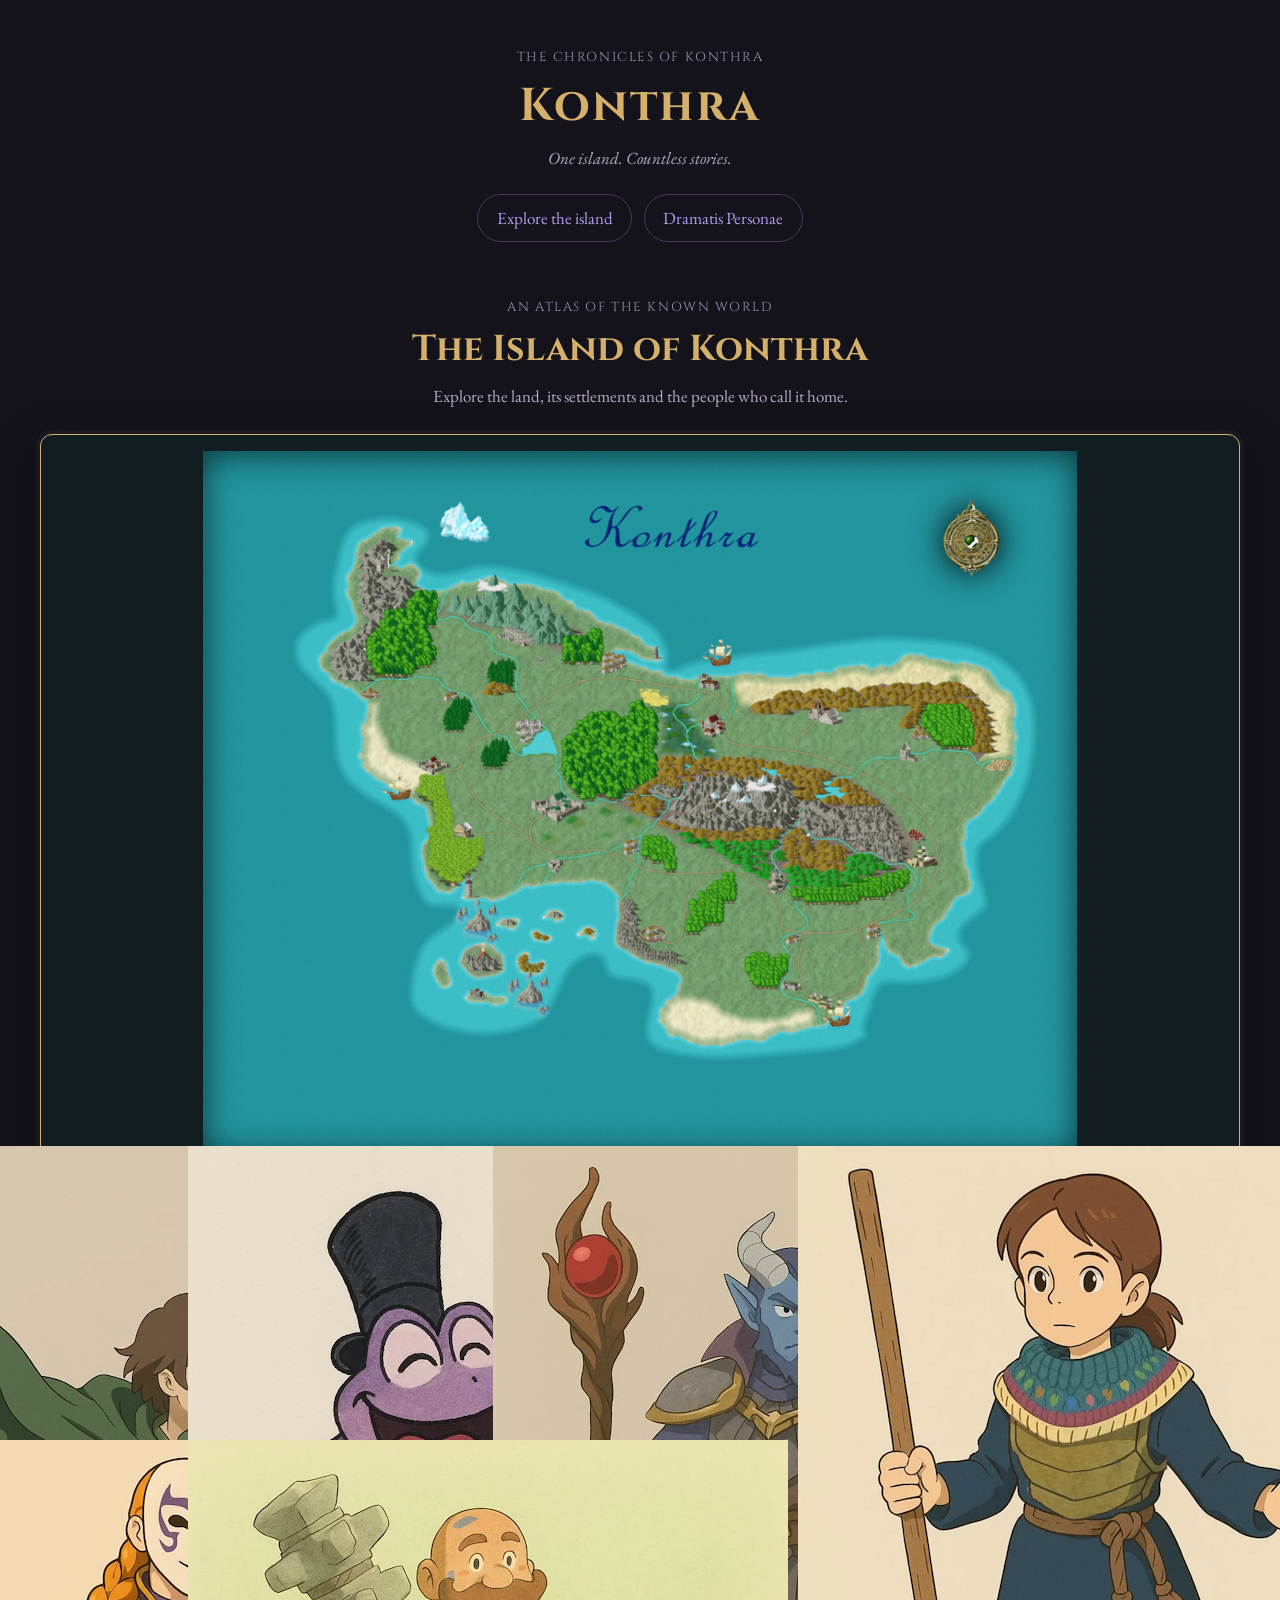
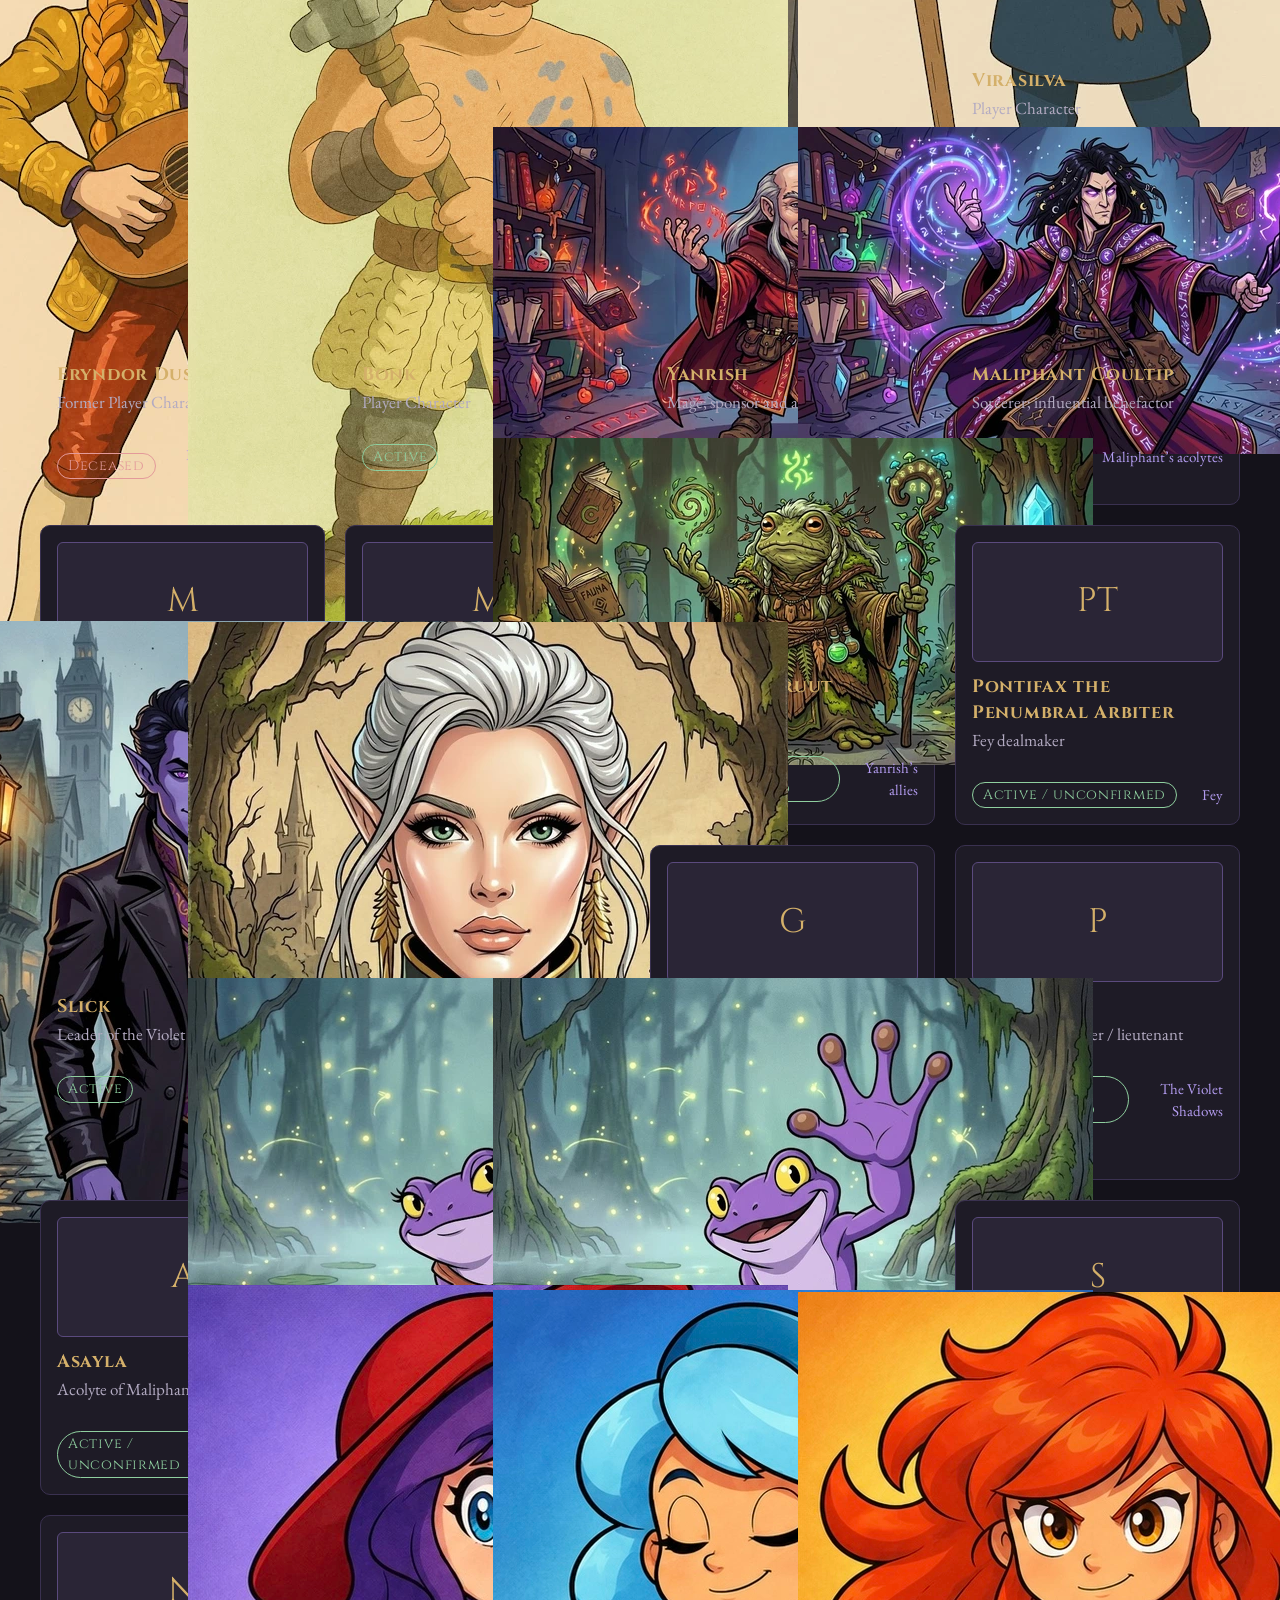
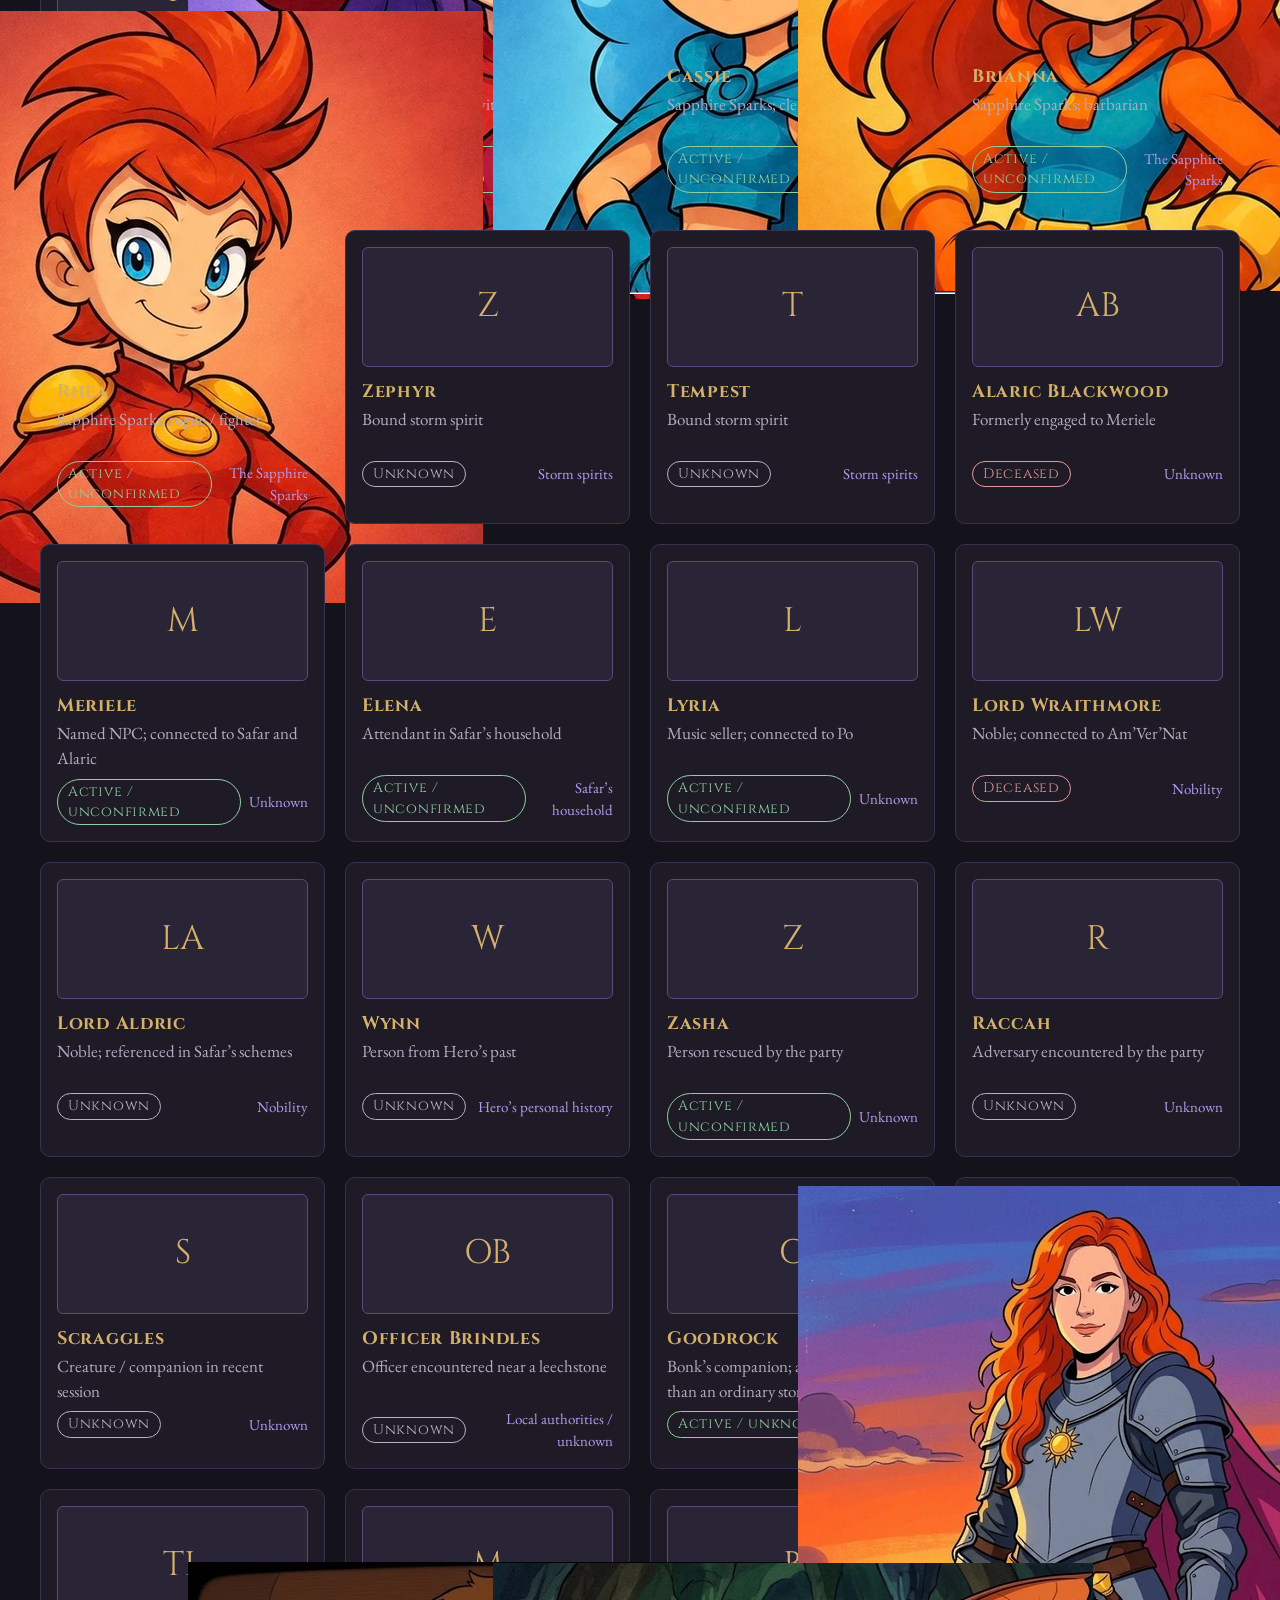
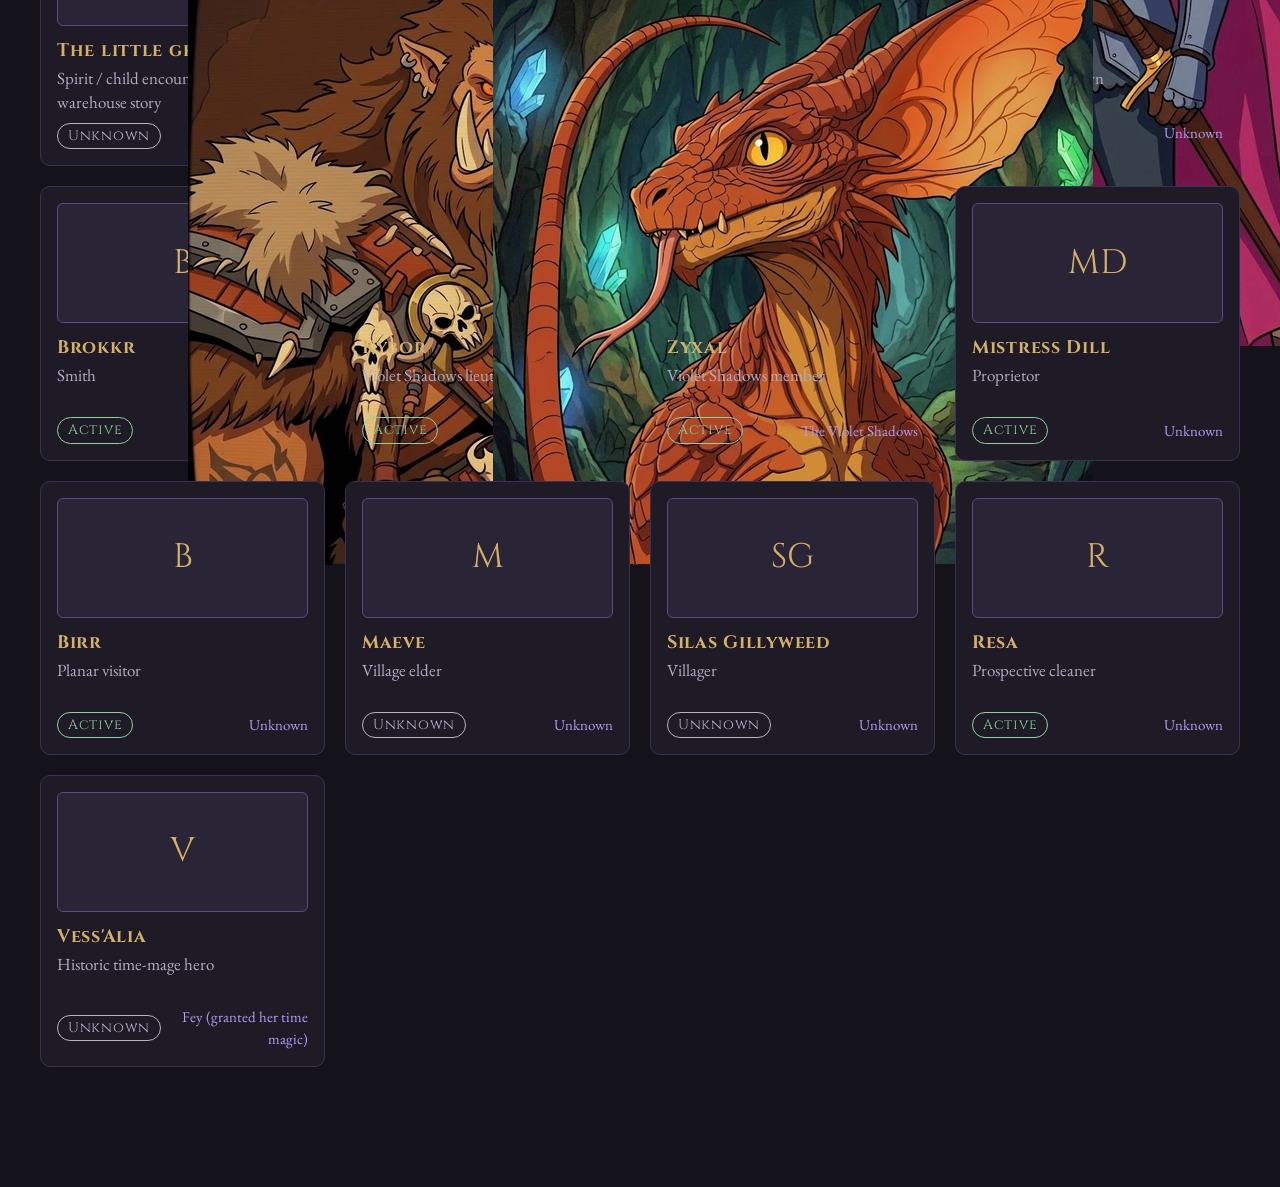
==== konthra-site/site/index.html @ 26ecfaa1 "Add files via upload" ====
<!doctype html>
<html lang="en">
<head>
  <meta charset="utf-8">
  <meta name="viewport" content="width=device-width, initial-scale=1">
  <title>Dramatis Personae · The Chronicles of Konthra</title>

  <link rel="preconnect" href="https://fonts.googleapis.com">
  <link rel="stylesheet"
        href="https://fonts.googleapis.com/css2?family=Cinzel:wght@500;700&family=EB+Garamond:ital,wght@0,400;0,500;1,400&display=swap">
  <link rel="stylesheet" href="style.css">
</head>
<body>
  <header class="top">
    <div class="lab">The Chronicles of Konthra</div>
    <h1>Konthra</h1>
    <p class="sub">One island. Countless stories.</p>

    <nav class="world-nav" aria-label="Explore Konthra">
      <a href="#world-map">Explore the island</a>
      <a href="#dramatis-personae">Dramatis Personae</a>
    </nav>
  </header>

  <main>
    <section id="world-map" class="map-section"
             aria-labelledby="map-heading">
      <div class="map-heading">
        <div class="lab">An atlas of the known world</div>
        <h2 id="map-heading">The Island of Konthra</h2>
        <p>Explore the land, its settlements and the people who call it home.</p>
      </div>

      <figure class="map-frame">
        <img
          src="assets/konthra-map.png"
          alt="Map of Konthra showing its coastlines, forests, mountains, roads, rivers and surrounding islands."
          class="konthra-map"
          loading="eager">
        <figcaption>The island of Konthra</figcaption>
      </figure>
    </section>

    <section id="dramatis-personae" class="directory">
      <div class="directory-heading">
        <div class="lab">The people behind the story</div>
        <h2>Dramatis Personae</h2>
        <p>Records gathered by a scholar of Konthra, for those who walk its roads.</p>
      </div>

      <div class="bar">
        <label class="lab" for="q">Search</label>
        <input id="q" type="search"
               placeholder="Name, alias, place…"
               autocomplete="off">

        <div id="chips" class="chips"
             role="group" aria-label="Filters"></div>

        <label class="lab" for="fac">Faction</label>
        <select id="fac">
          <option value="">All factions</option>
        </select>

        <span id="count" class="count" aria-live="polite"></span>
      </div>

      <div id="grid" class="grid"></div>

      <p id="empty" class="empty" hidden>
        No records match. Nothing has been approved for publication yet,
        or your filters are too narrow.
      </p>
    </section>
  </main>

  <dialog id="modal" aria-labelledby="m-name"></dialog>

  <script src="vendor/cytoscape.min.js"></script>
  <script src="app.js"></script>
</body>
</html>
---- konthra-site/site/style.css ----
:root{--bg:#14121a;--panel:#1e1b26;--line:#3a3150;--violet:#5b4a7e;--vtext:#b39cf0;--gold:#d4b06a;--text:#e6e0f0;--muted:#b3abc2;--dim:#9a90ae}
*{box-sizing:border-box}
body{margin:0;background:var(--bg);color:var(--text);font:17px/1.45 "EB Garamond",Georgia,serif}
h1,h2,.lab,.b{font-family:Cinzel,Georgia,serif}
.lab{font-size:13px;letter-spacing:.12em;color:var(--dim);text-transform:uppercase}
.top{text-align:center;padding:48px 16px 8px}
h1{color:var(--gold);font-size:clamp(30px,6vw,46px);margin:6px 0;letter-spacing:.04em}
.sub{color:var(--muted);font-style:italic;margin:0}
main{max-width:1280px;margin:0 auto;padding:16px 24px 56px}
.bar{display:flex;flex-wrap:wrap;gap:12px;align-items:center;margin:20px 0 24px}
input,select,button{font:inherit;color:var(--text);background:var(--panel);border:1px solid var(--violet);border-radius:999px;padding:8px 16px;min-height:44px}
.chips{display:flex;flex-wrap:wrap;gap:8px}
.chips button[aria-pressed=true]{color:var(--gold);border-color:var(--gold)}
button{cursor:pointer}
:focus-visible{outline:2px solid var(--gold);outline-offset:2px}
.count{margin-left:auto;color:var(--dim)}
.grid{display:grid;grid-template-columns:repeat(auto-fill,minmax(250px,1fr));gap:20px}
.card{display:block;background:var(--panel);border:1px solid var(--line);border-radius:10px;padding:16px;text-decoration:none;color:inherit}
.card:hover{border-color:var(--gold)}
.por{display:flex;align-items:center;justify-content:center;background:#2a2536 center/cover;border:1px solid var(--violet);color:var(--gold);font-family:Cinzel,serif;font-size:34px;border-radius:6px;height:120px}
.card h2{color:var(--gold);font-size:18px;margin:12px 0 2px;letter-spacing:.04em}
.role{color:var(--muted);min-height:46px}
.row{display:flex;justify-content:space-between;align-items:center;gap:8px;margin-top:8px}
.b{display:inline-block;font-size:14px;padding:2px 10px;border:1px solid currentColor;border-radius:999px;letter-spacing:.05em}
.active{color:#8fcf9f}.dead{color:#e39a9a}.unknown{color:#b8b0c8}
.fc{color:var(--vtext);font-size:15px;text-align:right}
.empty{text-align:center;color:var(--muted);font-style:italic}
dialog{background:var(--panel);color:var(--text);border:1px solid var(--gold);border-radius:14px;padding:0;width:min(980px,94vw);max-height:92vh;overflow:auto;box-shadow:0 20px 60px #000}
dialog::backdrop{background:#000c}
.m{display:grid;grid-template-columns:300px 1fr;gap:32px;padding:32px}
.m h2{color:var(--gold);font-size:36px;margin:0;letter-spacing:.04em}
.m .por{height:300px;font-size:72px}
.m .top2{display:flex;justify-content:space-between;align-items:flex-start;gap:12px}
.close{min-width:44px;padding:8px}
.f{border-top:1px solid var(--line);padding:10px 0}
.facts{display:grid;grid-template-columns:repeat(2,1fr);gap:12px}
.chip{display:inline-block;margin:0 6px 6px 0;padding:6px 14px;border:1px solid var(--violet);border-radius:999px;color:var(--vtext);text-decoration:none;font-size:16px}
.chip:hover{border-color:var(--gold)}
.summ{font-size:19px}
.ali{font-style:italic;color:var(--muted)}
#cy{height:170px;width:100%}
.badges{display:flex;gap:8px;flex-wrap:wrap;margin-top:14px}
@media(max-width:700px){
 main{padding:12px 14px 40px}
 .count{margin-left:0;width:100%}
 dialog{width:100vw;max-width:100vw;max-height:calc(100dvh - 20px);margin:20px 0 0;border-radius:18px 18px 0 0;border-bottom:0}
 .m{grid-template-columns:1fr;gap:16px;padding:16px 18px 28px}
 .m .por{height:140px;font-size:48px}.m h2{font-size:28px}
}

/* Konthra atlas landing section */
.world-nav {
  display: flex;
  justify-content: center;
  flex-wrap: wrap;
  gap: 0.75rem;
  margin-top: 1.5rem;
}

.world-nav a {
  display: inline-block;
  padding: 0.65rem 1.15rem;
  border: 1px solid var(--border, #493858);
  border-radius: 999px;
  color: var(--vtext, #b39cf0);
  text-decoration: none;
  transition: color 180ms ease, border-color 180ms ease,
              background 180ms ease;
}

.world-nav a:hover,
.world-nav a:focus-visible {
  color: var(--gold, #d4b06a);
  border-color: var(--gold, #d4b06a);
  background: rgb(212 176 106 / 7%);
}

.map-section {
  width: min(1200px, calc(100% - 2rem));
  margin: 2rem auto 4rem;
}

.map-heading,
.directory-heading {
  text-align: center;
  margin-bottom: 1.5rem;
}

.map-heading h2,
.directory-heading h2 {
  margin: 0.4rem 0;
  color: var(--gold, #d4b06a);
  font-family: Cinzel, serif;
  font-size: clamp(1.5rem, 3vw, 2.25rem);
  font-weight: 700;
}

.map-heading p,
.directory-heading p {
  color: var(--muted, #b8aec9);
  margin: 0.5rem auto 0;
  max-width: 42rem;
  line-height: 1.6;
}

.map-frame {
  margin: 0;
  padding: clamp(0.4rem, 1.5vw, 1rem);
  border: 1px solid var(--gold, #8c7048);
  border-radius: 12px;
  background: #111d20;
  box-shadow:
    0 0 0 4px rgb(179 156 240 / 5%),
    0 16px 48px rgb(0 0 0 / 25%);
  overflow: hidden;
}

.konthra-map {
  display: block;
  width: 100%;
  height: auto;
  max-height: 78vh;
  object-fit: contain;
  border-radius: 6px;
}

.map-frame figcaption {
  padding: 0.75rem 0.25rem 0.15rem;
  text-align: center;
  color: #a9dfe0;
  font-size: 0.9rem;
  font-style: italic;
}

.directory {
  scroll-margin-top: 1.5rem;
  width: min(1400px, calc(100% - 2rem));
  margin: 0 auto 4rem;
}

.directory-heading {
  margin-bottom: 2rem;
}

#world-map {
  scroll-margin-top: 1rem;
}

@media (max-width: 600px) {
  .map-section {
    width: calc(100% - 1rem);
    margin-top: 1.25rem;
    margin-bottom: 2.5rem;
  }

  .map-frame {
    padding: 0.3rem;
    border-radius: 8px;
  }

  .konthra-map {
    max-height: none;
  }

  .directory {
    width: calc(100% - 1rem);
  }

  .world-nav {
    gap: 0.5rem;
  }

  .world-nav a {
    padding: 0.55rem 0.85rem;
    font-size: 0.9rem;
  }
}

@media (prefers-reduced-motion: reduce) {
  .world-nav a {
    transition: none;
  }
}
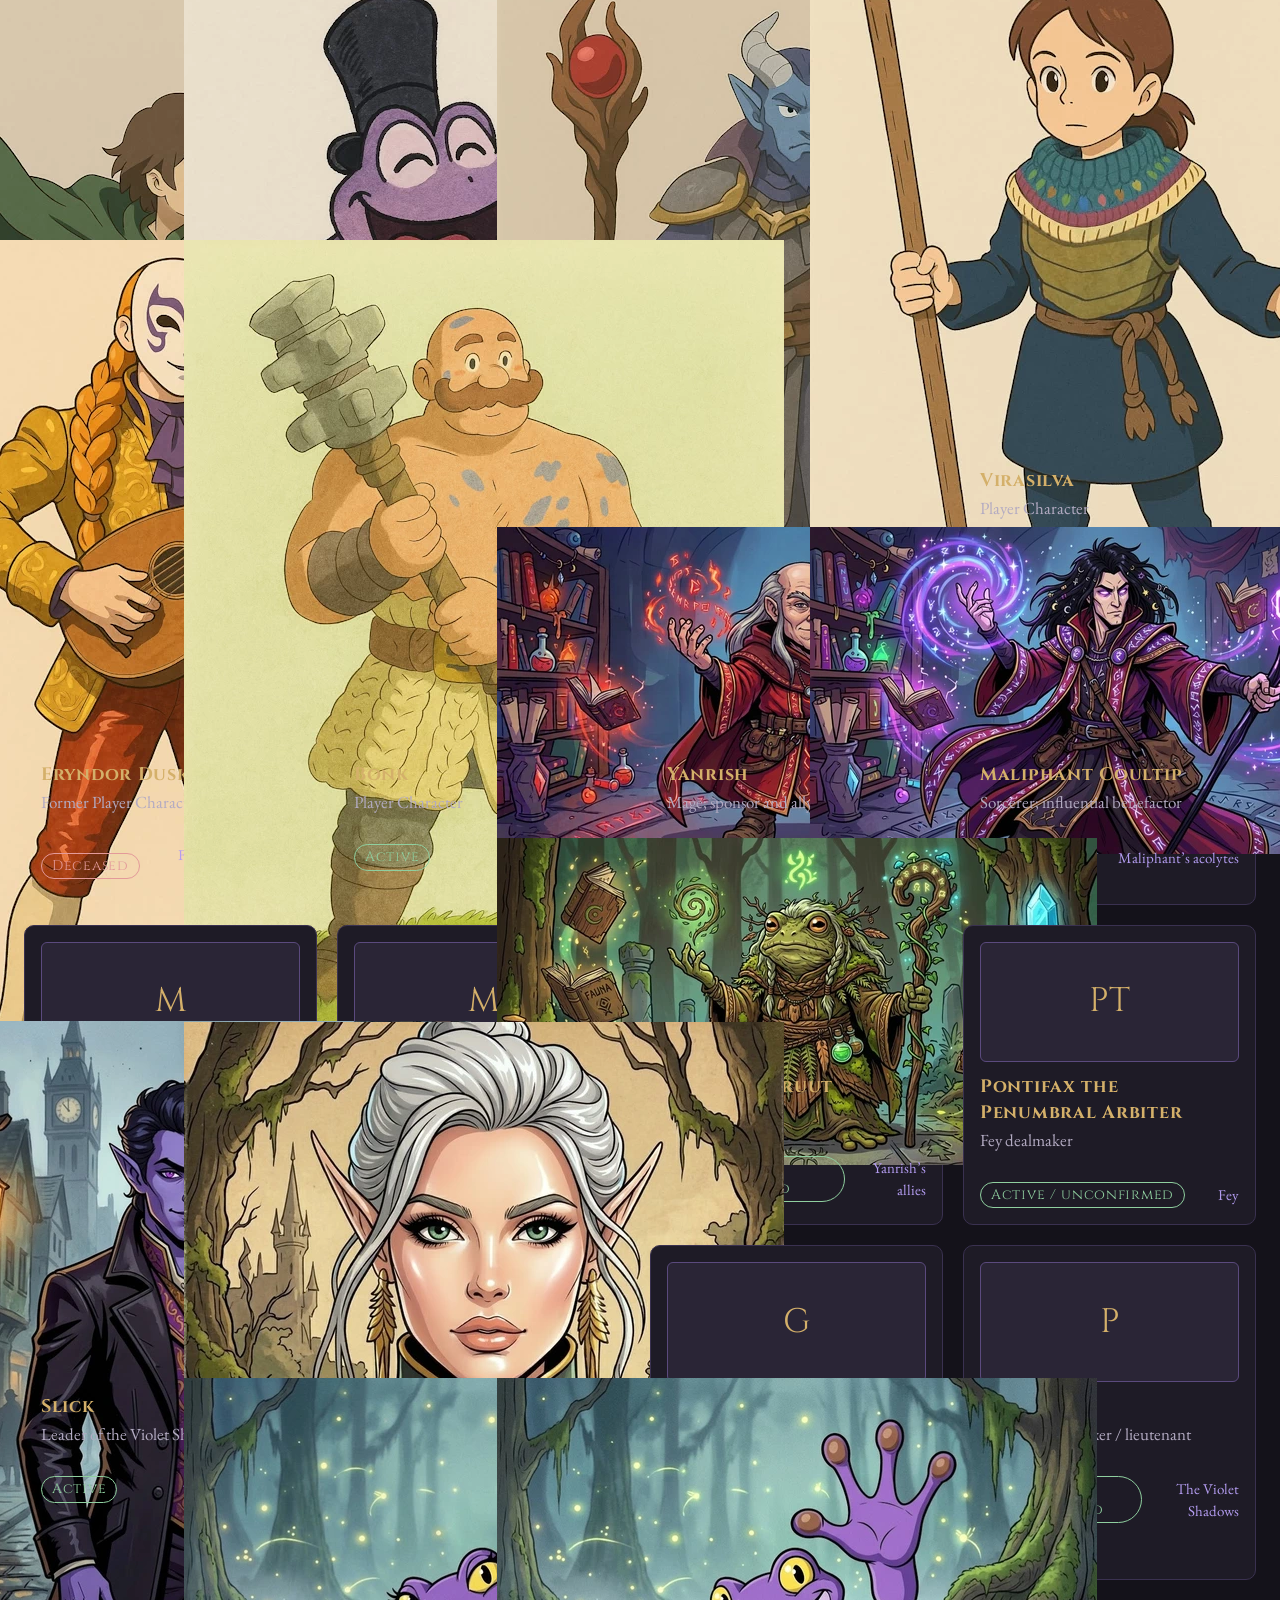
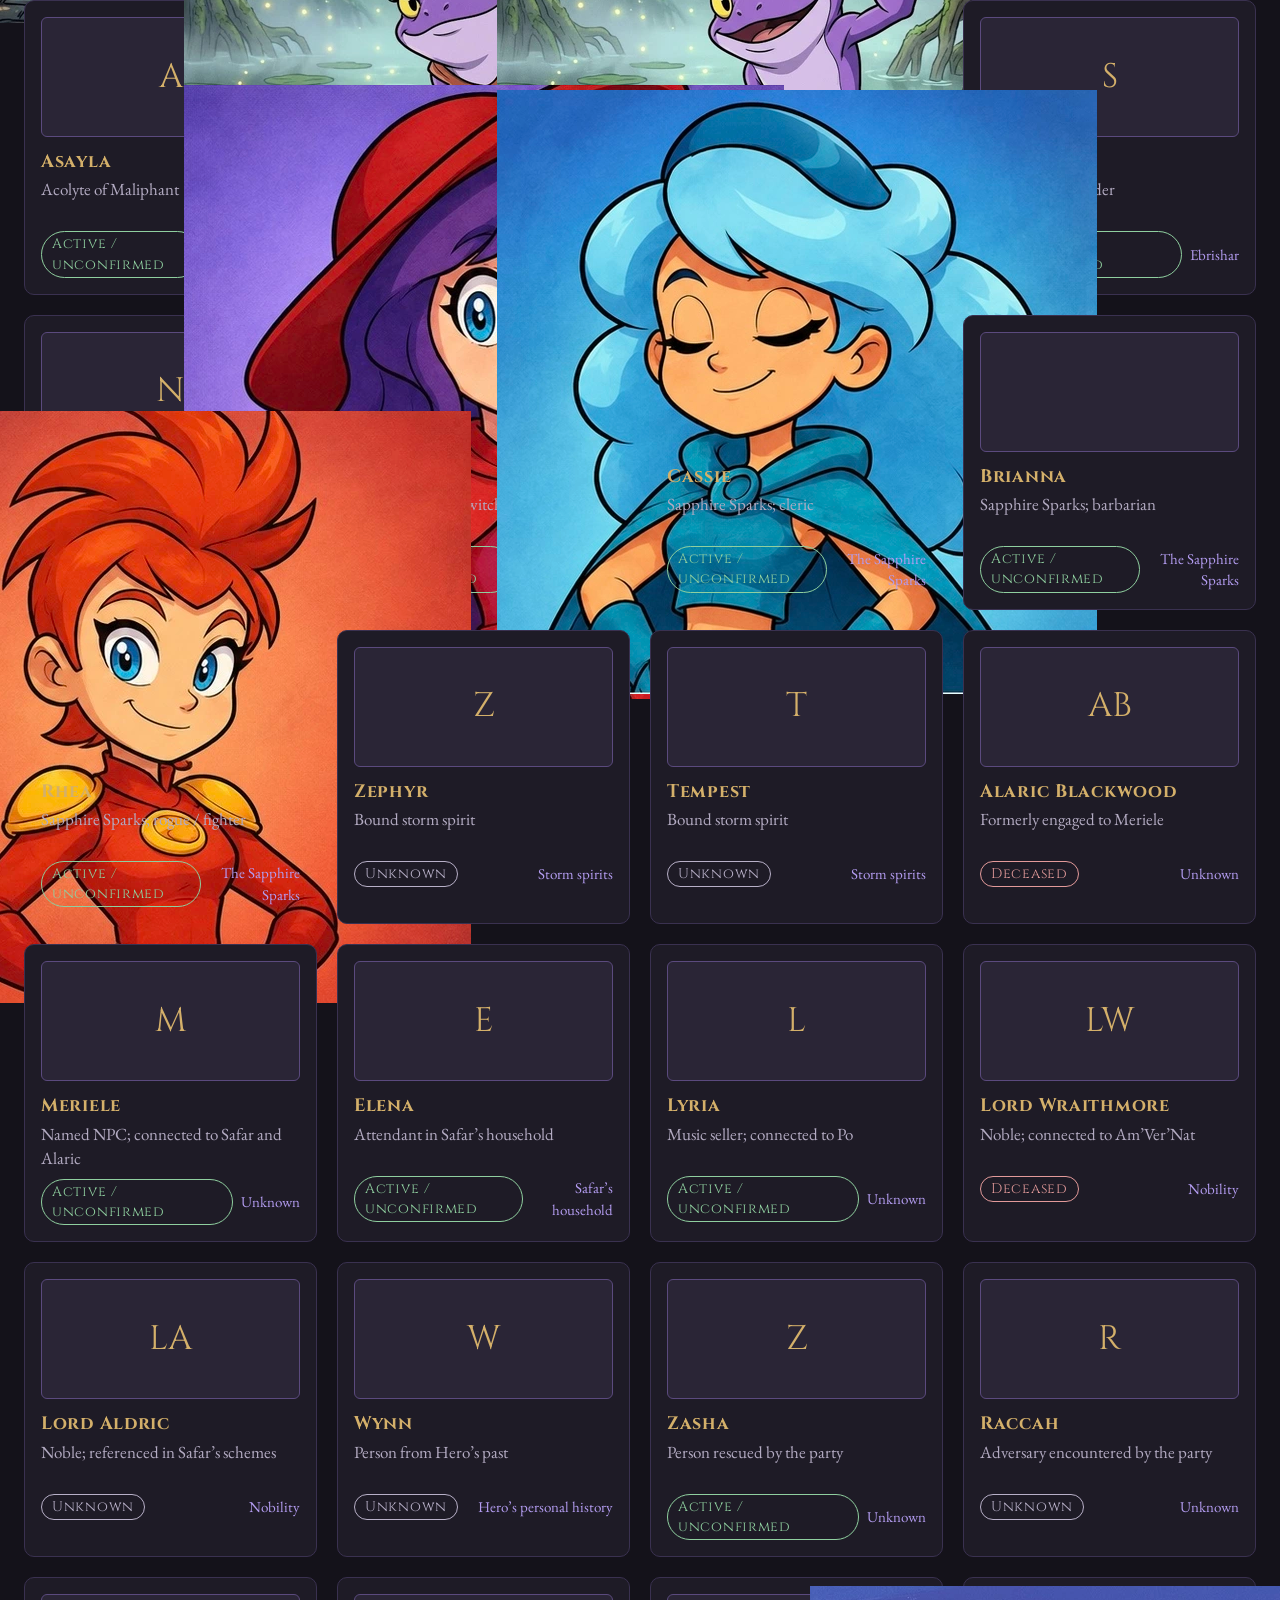
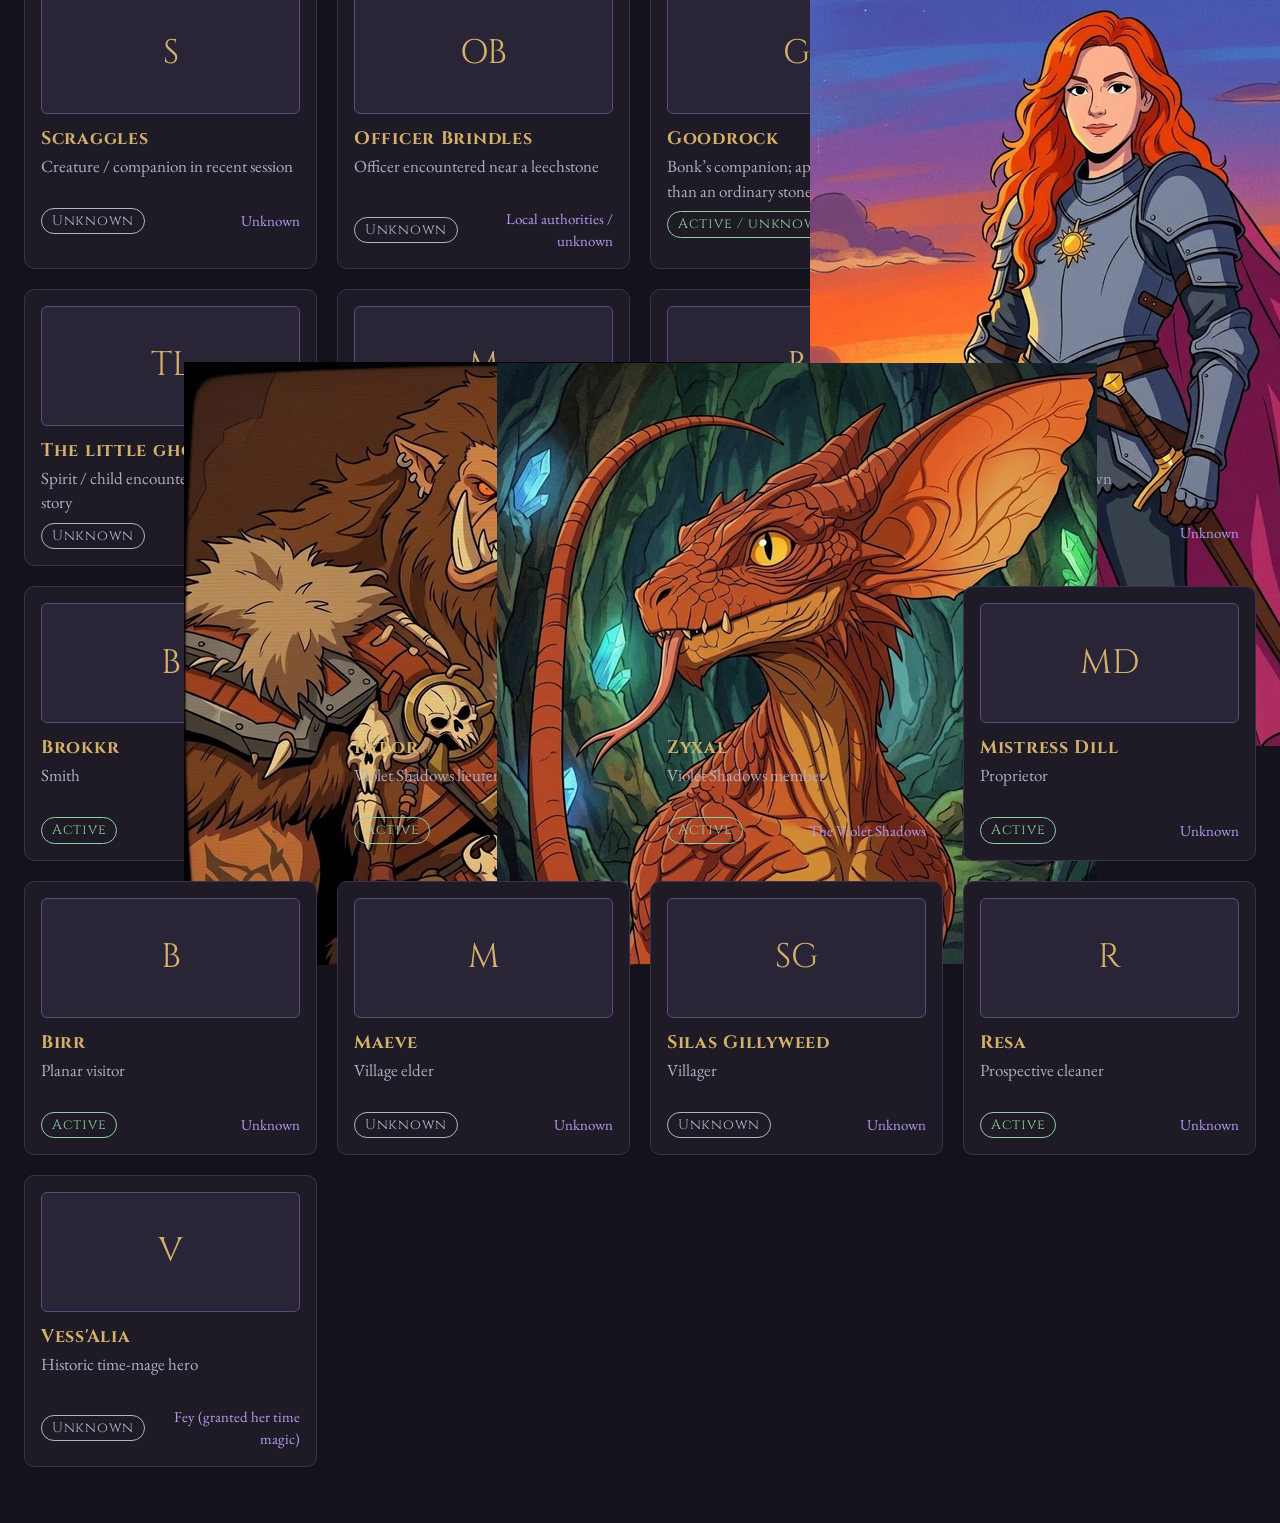
==== commit 153b67c5: "Add files via upload" ====
--- a/konthra-site/site/index.html
+++ b/konthra-site/site/index.html
@@ -1,83 +1,33 @@
-
 <!doctype html>
 <html lang="en">
 <head>
-  <meta charset="utf-8">
-  <meta name="viewport" content="width=device-width, initial-scale=1">
-  <title>Dramatis Personae · The Chronicles of Konthra</title>
-
-  <link rel="preconnect" href="https://fonts.googleapis.com">
-  <link rel="stylesheet"
-        href="https://fonts.googleapis.com/css2?family=Cinzel:wght@500;700&family=EB+Garamond:ital,wght@0,400;0,500;1,400&display=swap">
-  <link rel="stylesheet" href="style.css">
+<meta charset="utf-8">
+<meta name="viewport" content="width=device-width, initial-scale=1">
+<title>Dramatis Personae · The Chronicles of Konthra</title>
+<link rel="preconnect" href="https://fonts.googleapis.com">
+<link rel="stylesheet" href="https://fonts.googleapis.com/css2?family=Cinzel:wght@500;700&family=EB+Garamond:ital,wght@0,400;0,500;1,400&display=swap">
+<link rel="stylesheet" href="style.css">
 </head>
 <body>
-  <header class="top">
-    <div class="lab">The Chronicles of Konthra</div>
-    <h1>Konthra</h1>
-    <p class="sub">One island. Countless stories.</p>
-
-    <nav class="world-nav" aria-label="Explore Konthra">
-      <a href="#world-map">Explore the island</a>
-      <a href="#dramatis-personae">Dramatis Personae</a>
-    </nav>
-  </header>
-
-  <main>
-    <section id="world-map" class="map-section"
-             aria-labelledby="map-heading">
-      <div class="map-heading">
-        <div class="lab">An atlas of the known world</div>
-        <h2 id="map-heading">The Island of Konthra</h2>
-        <p>Explore the land, its settlements and the people who call it home.</p>
-      </div>
-
-      <figure class="map-frame">
-        <img
-          src="assets/konthra-map.png"
-          alt="Map of Konthra showing its coastlines, forests, mountains, roads, rivers and surrounding islands."
-          class="konthra-map"
-          loading="eager">
-        <figcaption>The island of Konthra</figcaption>
-      </figure>
-    </section>
-
-    <section id="dramatis-personae" class="directory">
-      <div class="directory-heading">
-        <div class="lab">The people behind the story</div>
-        <h2>Dramatis Personae</h2>
-        <p>Records gathered by a scholar of Konthra, for those who walk its roads.</p>
-      </div>
-
-      <div class="bar">
-        <label class="lab" for="q">Search</label>
-        <input id="q" type="search"
-               placeholder="Name, alias, place…"
-               autocomplete="off">
-
-        <div id="chips" class="chips"
-             role="group" aria-label="Filters"></div>
-
-        <label class="lab" for="fac">Faction</label>
-        <select id="fac">
-          <option value="">All factions</option>
-        </select>
-
-        <span id="count" class="count" aria-live="polite"></span>
-      </div>
-
-      <div id="grid" class="grid"></div>
-
-      <p id="empty" class="empty" hidden>
-        No records match. Nothing has been approved for publication yet,
-        or your filters are too narrow.
-      </p>
-    </section>
-  </main>
-
-  <dialog id="modal" aria-labelledby="m-name"></dialog>
-
-  <script src="vendor/cytoscape.min.js"></script>
-  <script src="app.js"></script>
+<header class="top">
+  <div class="lab">The Chronicles of Konthra</div>
+  <h1>Dramatis Personae</h1>
+  <p class="sub">The people that make up the story</p>
+</header>
+<main>
+  <div class="bar">
+    <label class="lab" for="q">Search</label>
+    <input id="q" type="search" placeholder="Name, alias, place…" autocomplete="off">
+    <div id="chips" class="chips" role="group" aria-label="Filters"></div>
+    <label class="lab" for="fac">Faction</label>
+    <select id="fac"><option value="">All factions</option></select>
+    <span id="count" class="count" aria-live="polite"></span>
+  </div>
+  <div id="grid" class="grid"></div>
+  <p id="empty" class="empty" hidden>No records match. Nothing has been approved for publication yet, or your filters are too narrow.</p>
+</main>
+<dialog id="modal" aria-labelledby="m-name"></dialog>
+<script src="vendor/cytoscape.min.js"></script>
+<script src="app.js"></script>
 </body>
-</html>
+</html>
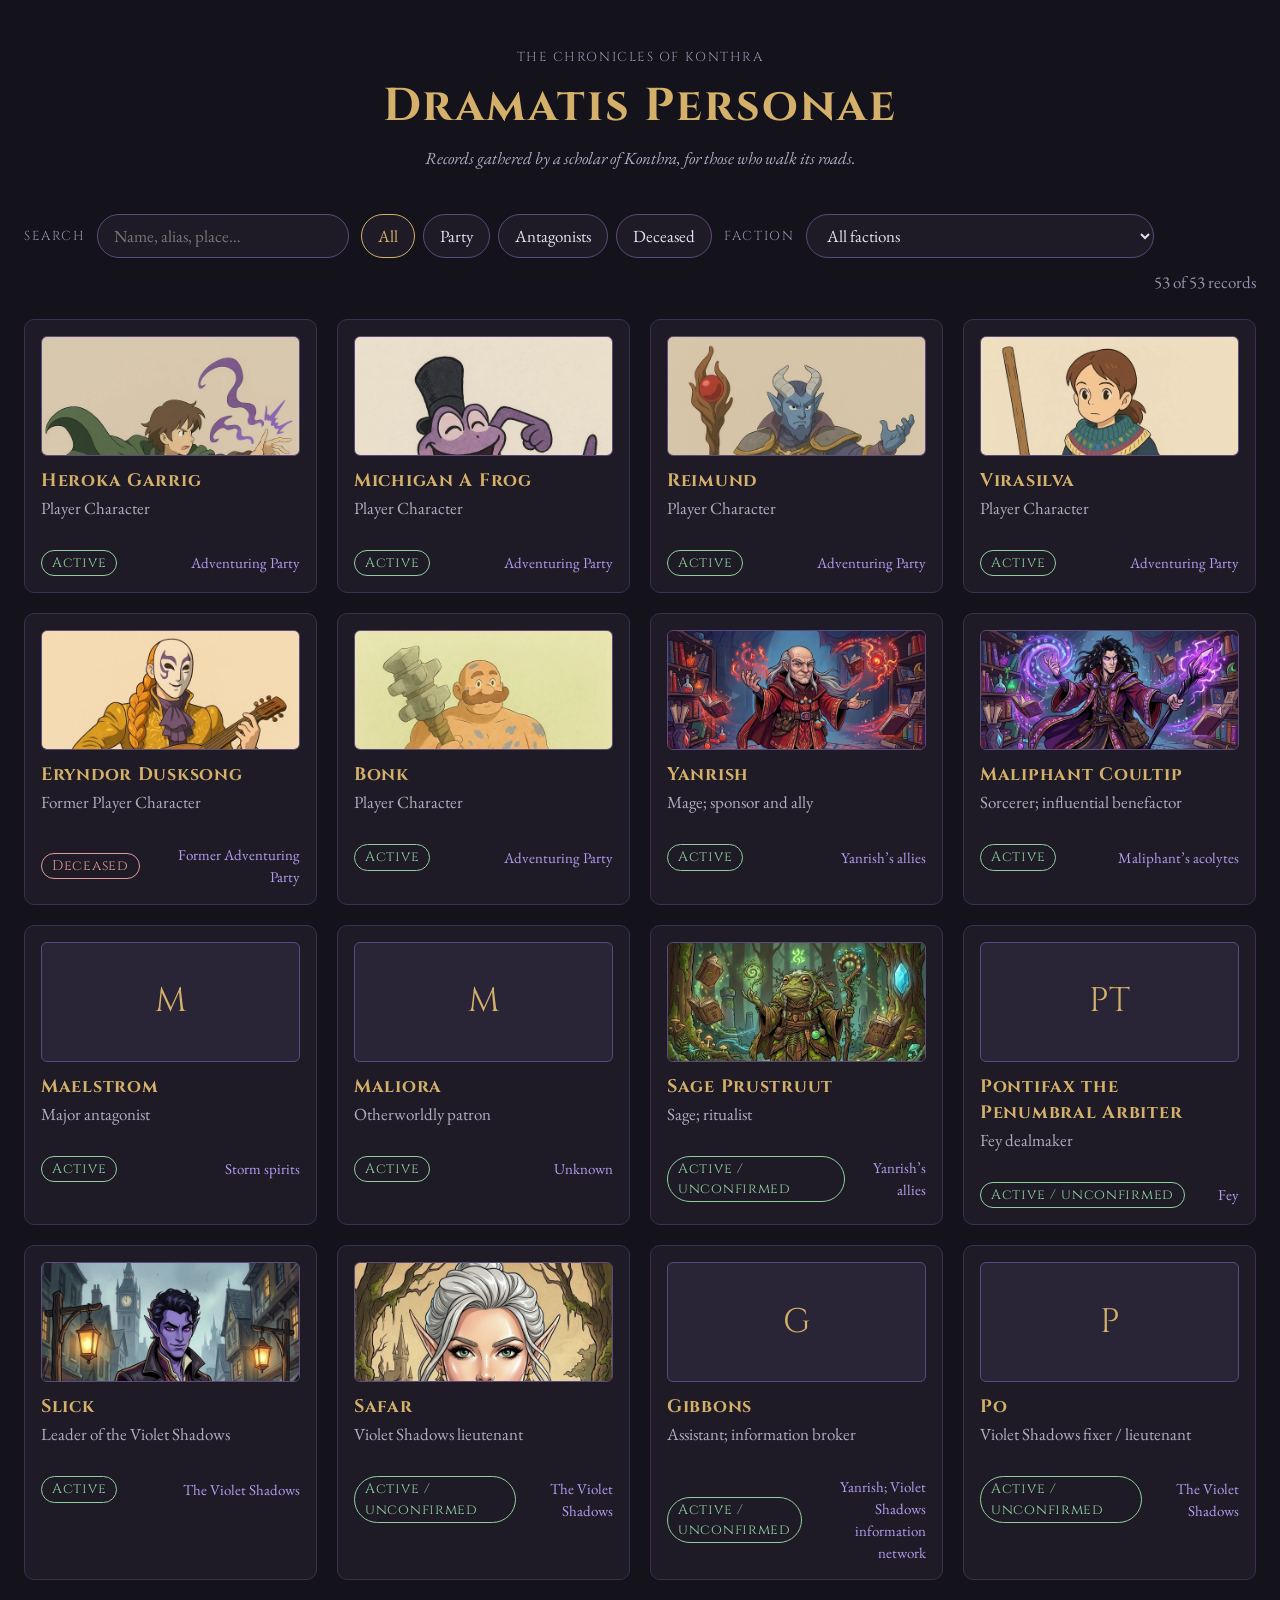
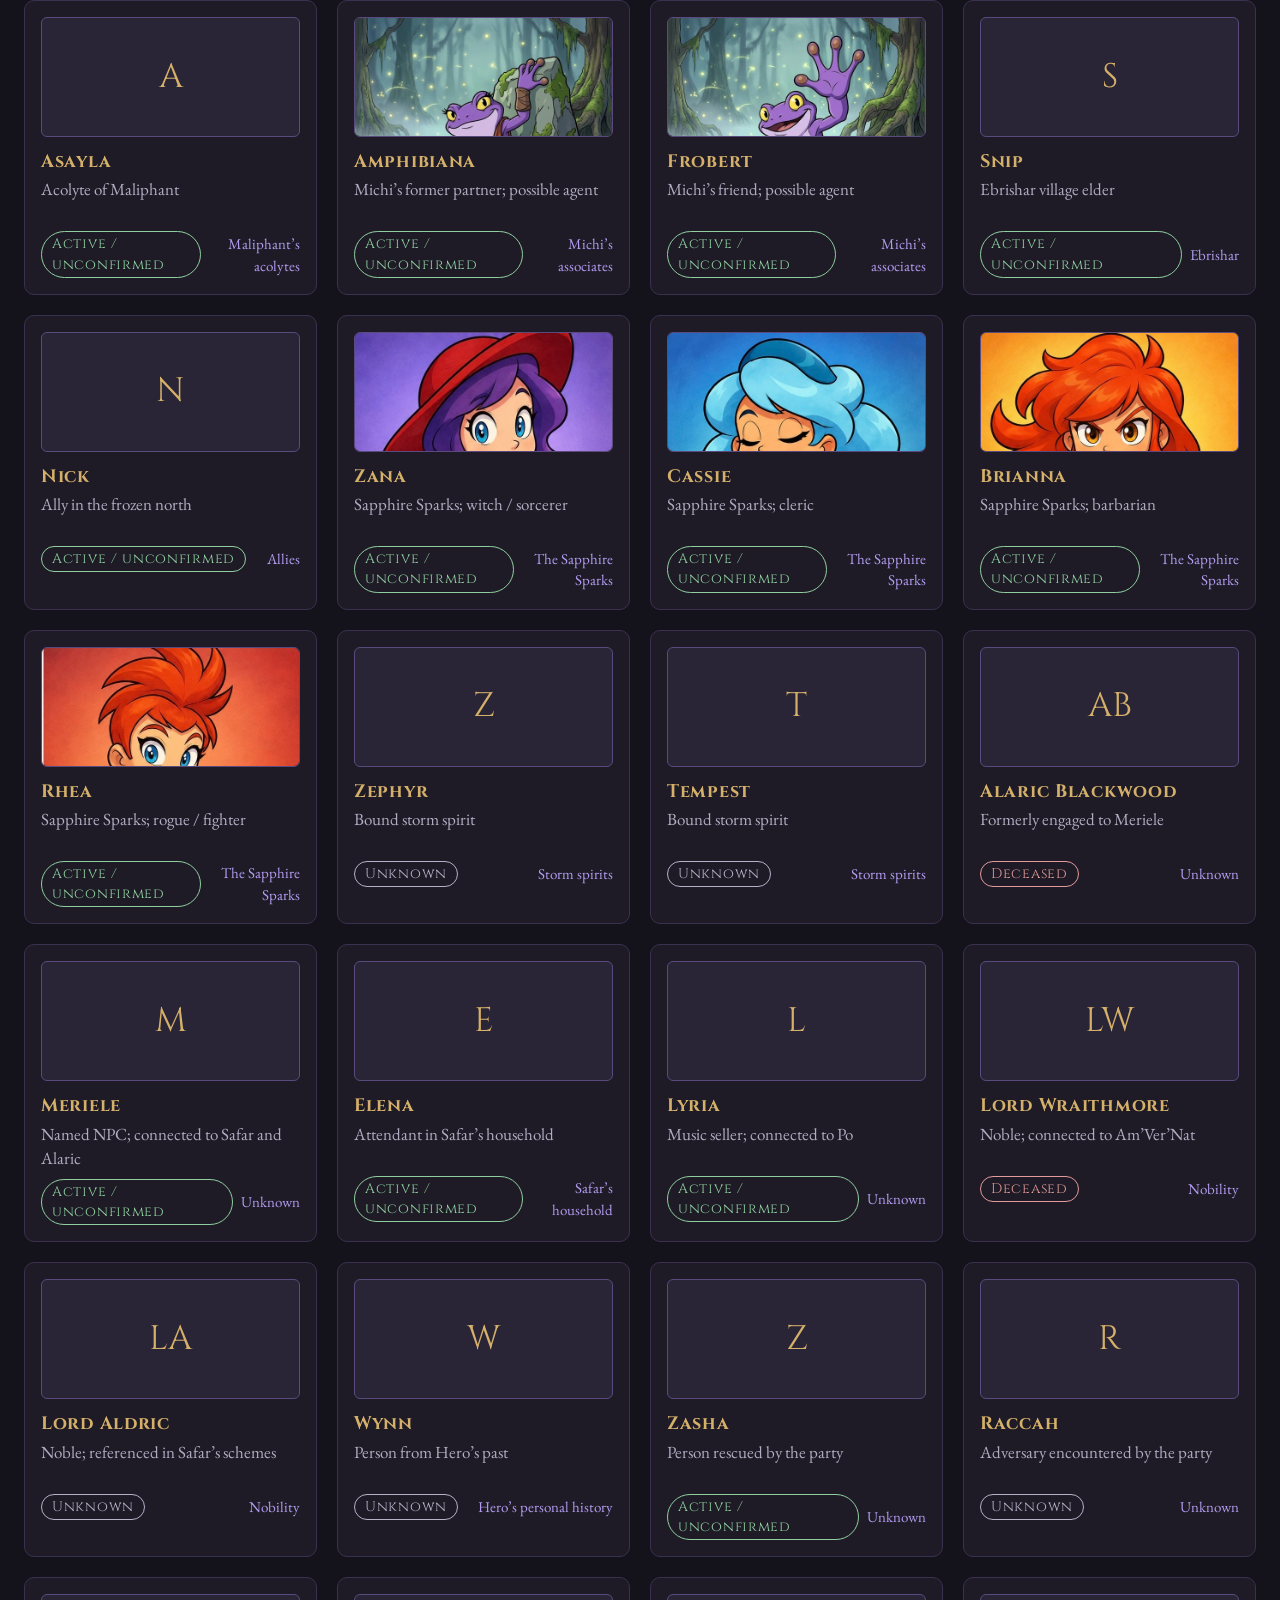
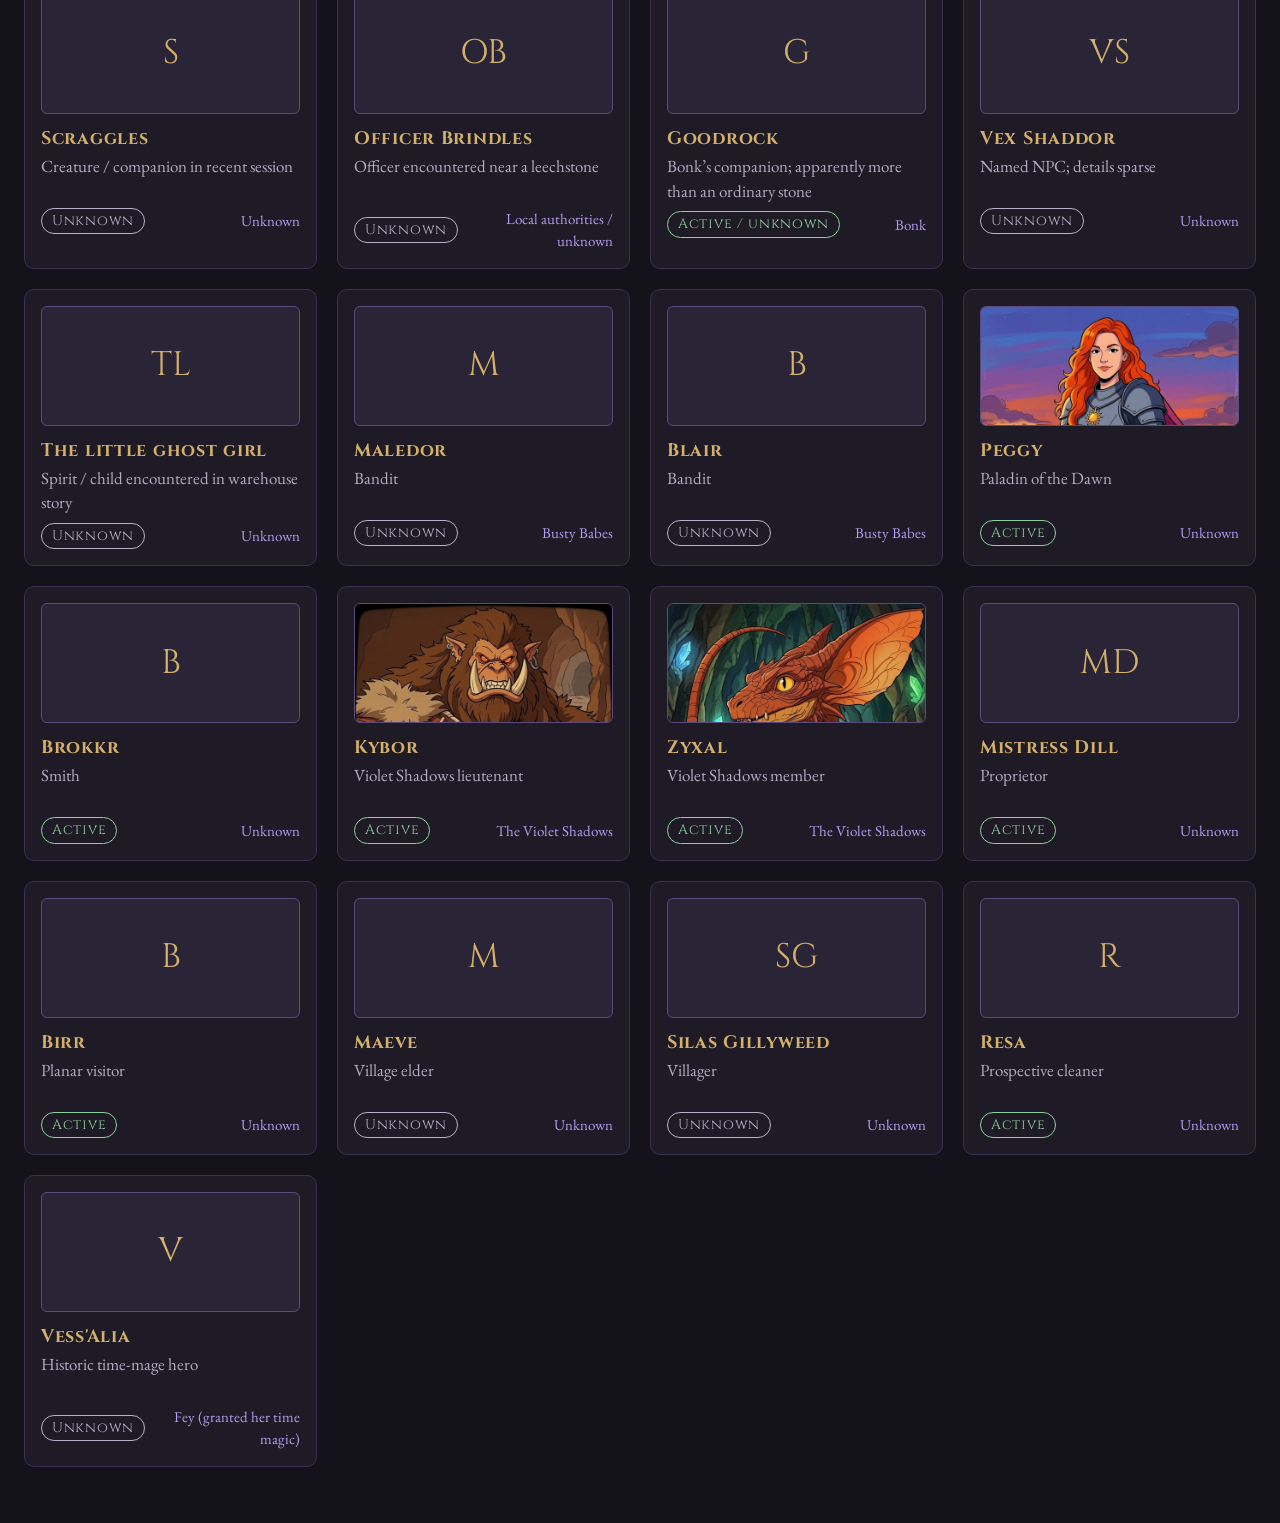
==== commit ddce49a0: "Add files via upload" ====
--- a/konthra-site/site/index.html
+++ b/konthra-site/site/index.html
@@ -12,7 +12,7 @@
 <header class="top">
   <div class="lab">The Chronicles of Konthra</div>
   <h1>Dramatis Personae</h1>
-  <p class="sub">The people that make up the story</p>
+  <p class="sub">Records gathered by a scholar of Konthra, for those who walk its roads.</p>
 </header>
 <main>
   <div class="bar">
@@ -30,4 +30,4 @@
 <script src="vendor/cytoscape.min.js"></script>
 <script src="app.js"></script>
 </body>
-</html>+</html>
--- a/konthra-site/site/style.css
+++ b/konthra-site/site/style.css
@@ -16,8 +16,9 @@
 .count{margin-left:auto;color:var(--dim)}
 .grid{display:grid;grid-template-columns:repeat(auto-fill,minmax(250px,1fr));gap:20px}
 .card{display:block;background:var(--panel);border:1px solid var(--line);border-radius:10px;padding:16px;text-decoration:none;color:inherit}
+.por img{display:block;width:100%;height:100%;object-fit:cover;object-position:center top}
 .card:hover{border-color:var(--gold)}
-.por{display:flex;align-items:center;justify-content:center;background:#2a2536 center/cover;border:1px solid var(--violet);color:var(--gold);font-family:Cinzel,serif;font-size:34px;border-radius:6px;height:120px}
+.por{display:flex;align-items:center;justify-content:center;overflow:hidden;background:#2a2536;border:1px solid var(--violet);color:var(--gold);font-family:Cinzel,serif;font-size:34px;border-radius:6px;height:120px}
 .card h2{color:var(--gold);font-size:18px;margin:12px 0 2px;letter-spacing:.04em}
 .role{color:var(--muted);min-height:46px}
 .row{display:flex;justify-content:space-between;align-items:center;gap:8px;margin-top:8px}
@@ -47,138 +48,3 @@
  .m{grid-template-columns:1fr;gap:16px;padding:16px 18px 28px}
  .m .por{height:140px;font-size:48px}.m h2{font-size:28px}
 }
-
-/* Konthra atlas landing section */
-.world-nav {
-  display: flex;
-  justify-content: center;
-  flex-wrap: wrap;
-  gap: 0.75rem;
-  margin-top: 1.5rem;
-}
-
-.world-nav a {
-  display: inline-block;
-  padding: 0.65rem 1.15rem;
-  border: 1px solid var(--border, #493858);
-  border-radius: 999px;
-  color: var(--vtext, #b39cf0);
-  text-decoration: none;
-  transition: color 180ms ease, border-color 180ms ease,
-              background 180ms ease;
-}
-
-.world-nav a:hover,
-.world-nav a:focus-visible {
-  color: var(--gold, #d4b06a);
-  border-color: var(--gold, #d4b06a);
-  background: rgb(212 176 106 / 7%);
-}
-
-.map-section {
-  width: min(1200px, calc(100% - 2rem));
-  margin: 2rem auto 4rem;
-}
-
-.map-heading,
-.directory-heading {
-  text-align: center;
-  margin-bottom: 1.5rem;
-}
-
-.map-heading h2,
-.directory-heading h2 {
-  margin: 0.4rem 0;
-  color: var(--gold, #d4b06a);
-  font-family: Cinzel, serif;
-  font-size: clamp(1.5rem, 3vw, 2.25rem);
-  font-weight: 700;
-}
-
-.map-heading p,
-.directory-heading p {
-  color: var(--muted, #b8aec9);
-  margin: 0.5rem auto 0;
-  max-width: 42rem;
-  line-height: 1.6;
-}
-
-.map-frame {
-  margin: 0;
-  padding: clamp(0.4rem, 1.5vw, 1rem);
-  border: 1px solid var(--gold, #8c7048);
-  border-radius: 12px;
-  background: #111d20;
-  box-shadow:
-    0 0 0 4px rgb(179 156 240 / 5%),
-    0 16px 48px rgb(0 0 0 / 25%);
-  overflow: hidden;
-}
-
-.konthra-map {
-  display: block;
-  width: 100%;
-  height: auto;
-  max-height: 78vh;
-  object-fit: contain;
-  border-radius: 6px;
-}
-
-.map-frame figcaption {
-  padding: 0.75rem 0.25rem 0.15rem;
-  text-align: center;
-  color: #a9dfe0;
-  font-size: 0.9rem;
-  font-style: italic;
-}
-
-.directory {
-  scroll-margin-top: 1.5rem;
-  width: min(1400px, calc(100% - 2rem));
-  margin: 0 auto 4rem;
-}
-
-.directory-heading {
-  margin-bottom: 2rem;
-}
-
-#world-map {
-  scroll-margin-top: 1rem;
-}
-
-@media (max-width: 600px) {
-  .map-section {
-    width: calc(100% - 1rem);
-    margin-top: 1.25rem;
-    margin-bottom: 2.5rem;
-  }
-
-  .map-frame {
-    padding: 0.3rem;
-    border-radius: 8px;
-  }
-
-  .konthra-map {
-    max-height: none;
-  }
-
-  .directory {
-    width: calc(100% - 1rem);
-  }
-
-  .world-nav {
-    gap: 0.5rem;
-  }
-
-  .world-nav a {
-    padding: 0.55rem 0.85rem;
-    font-size: 0.9rem;
-  }
-}
-
-@media (prefers-reduced-motion: reduce) {
-  .world-nav a {
-    transition: none;
-  }
-}
-
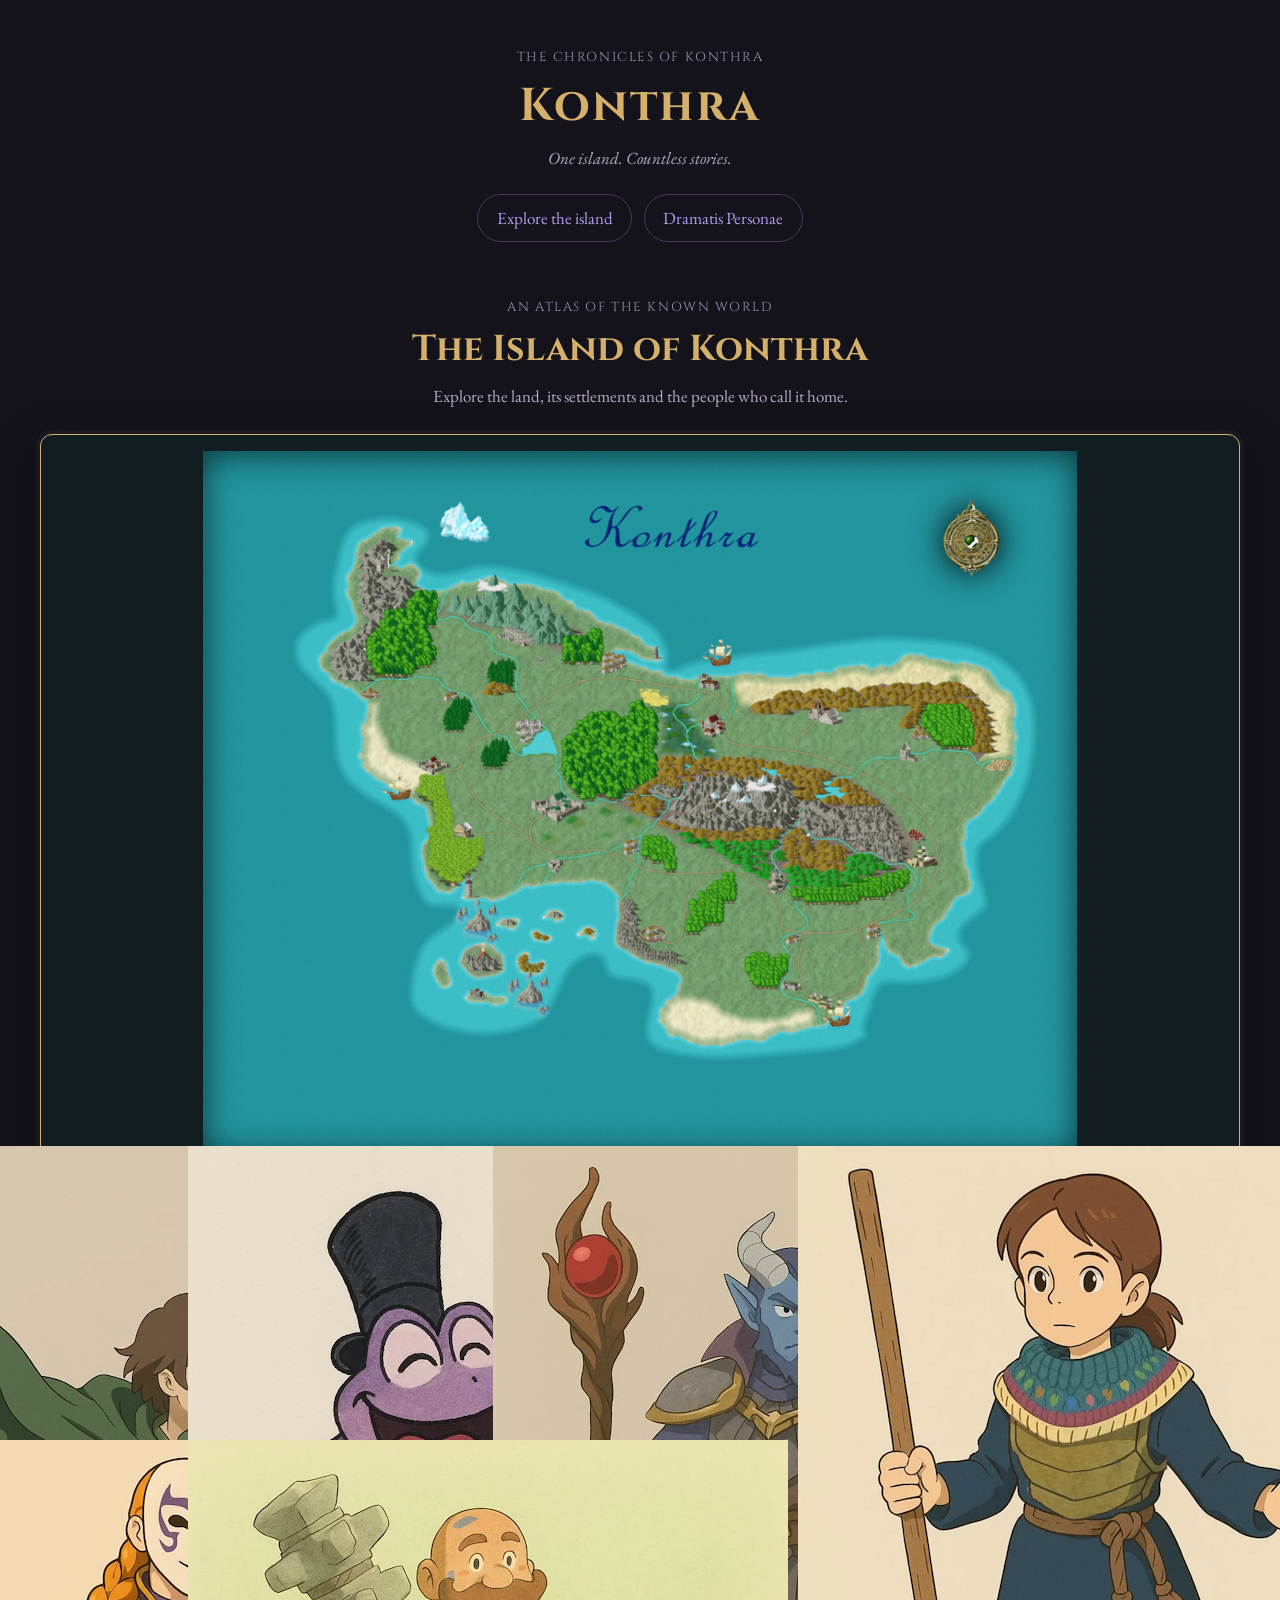
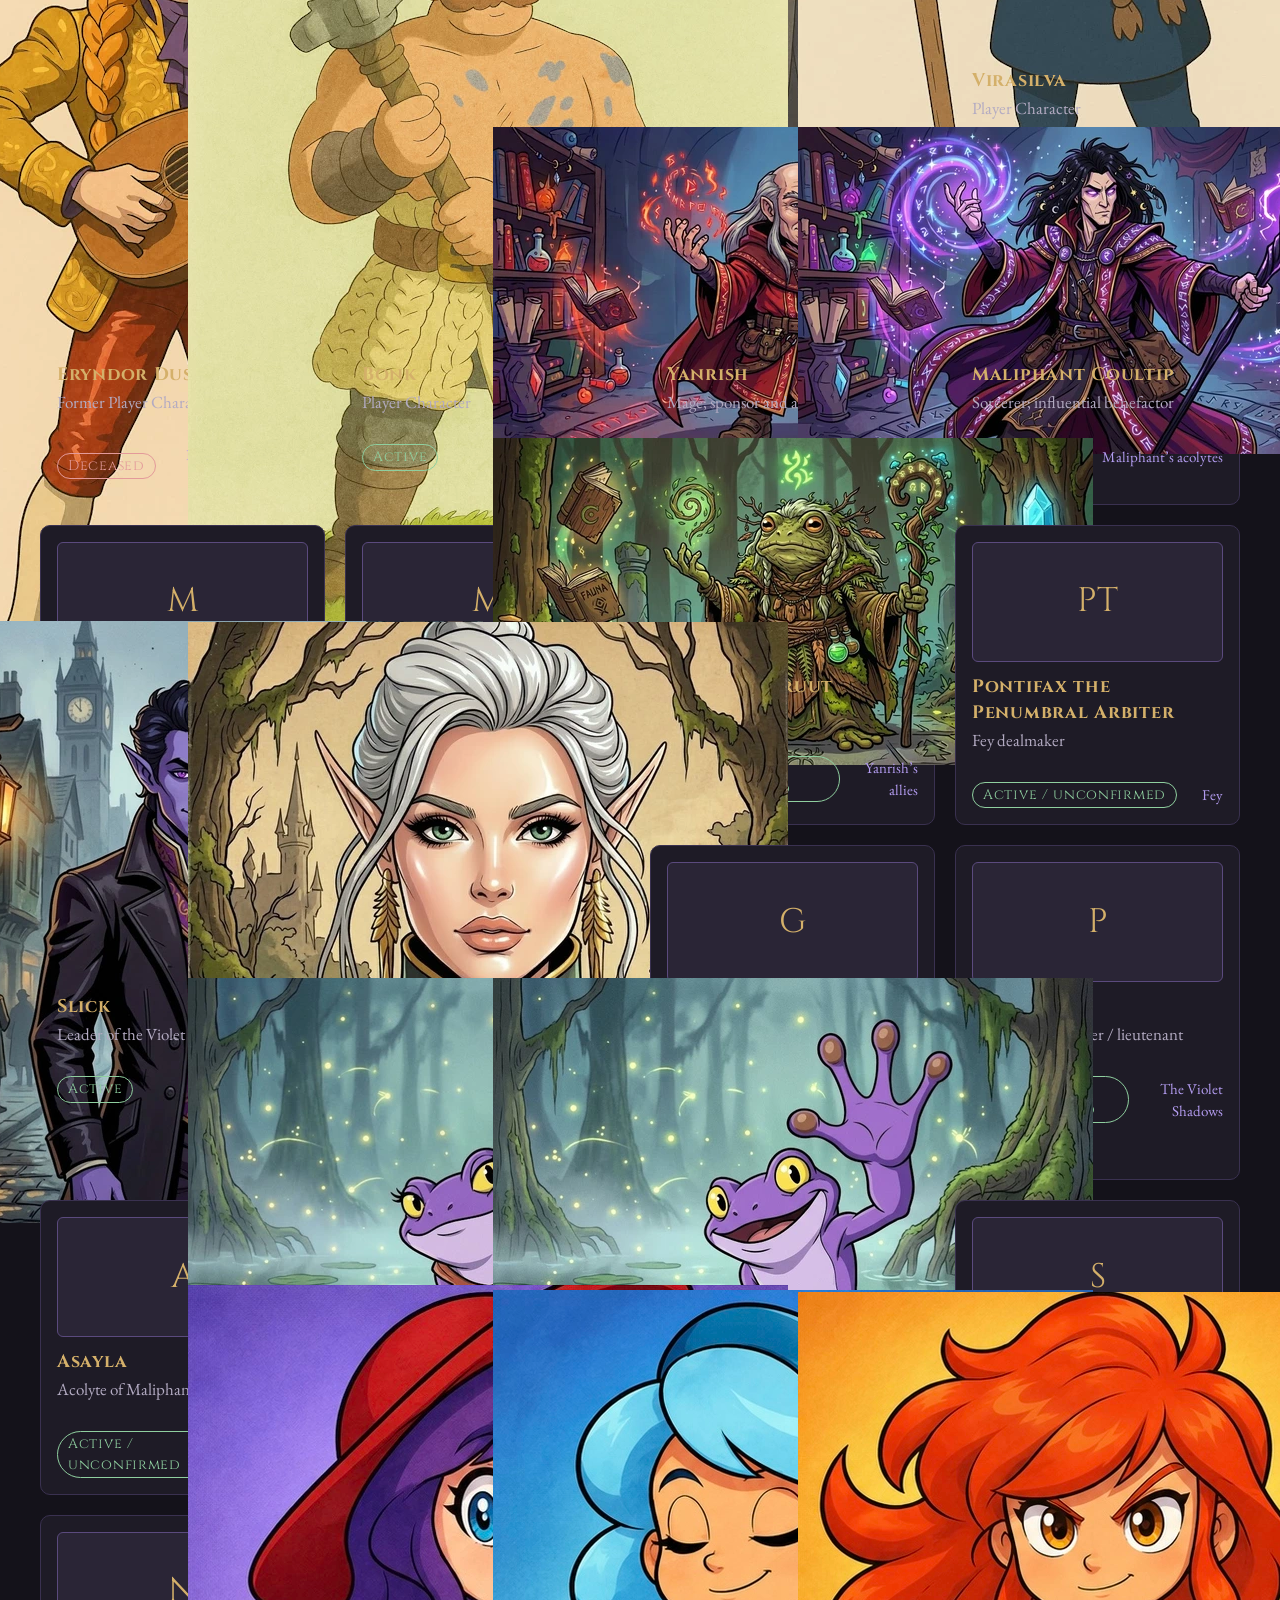
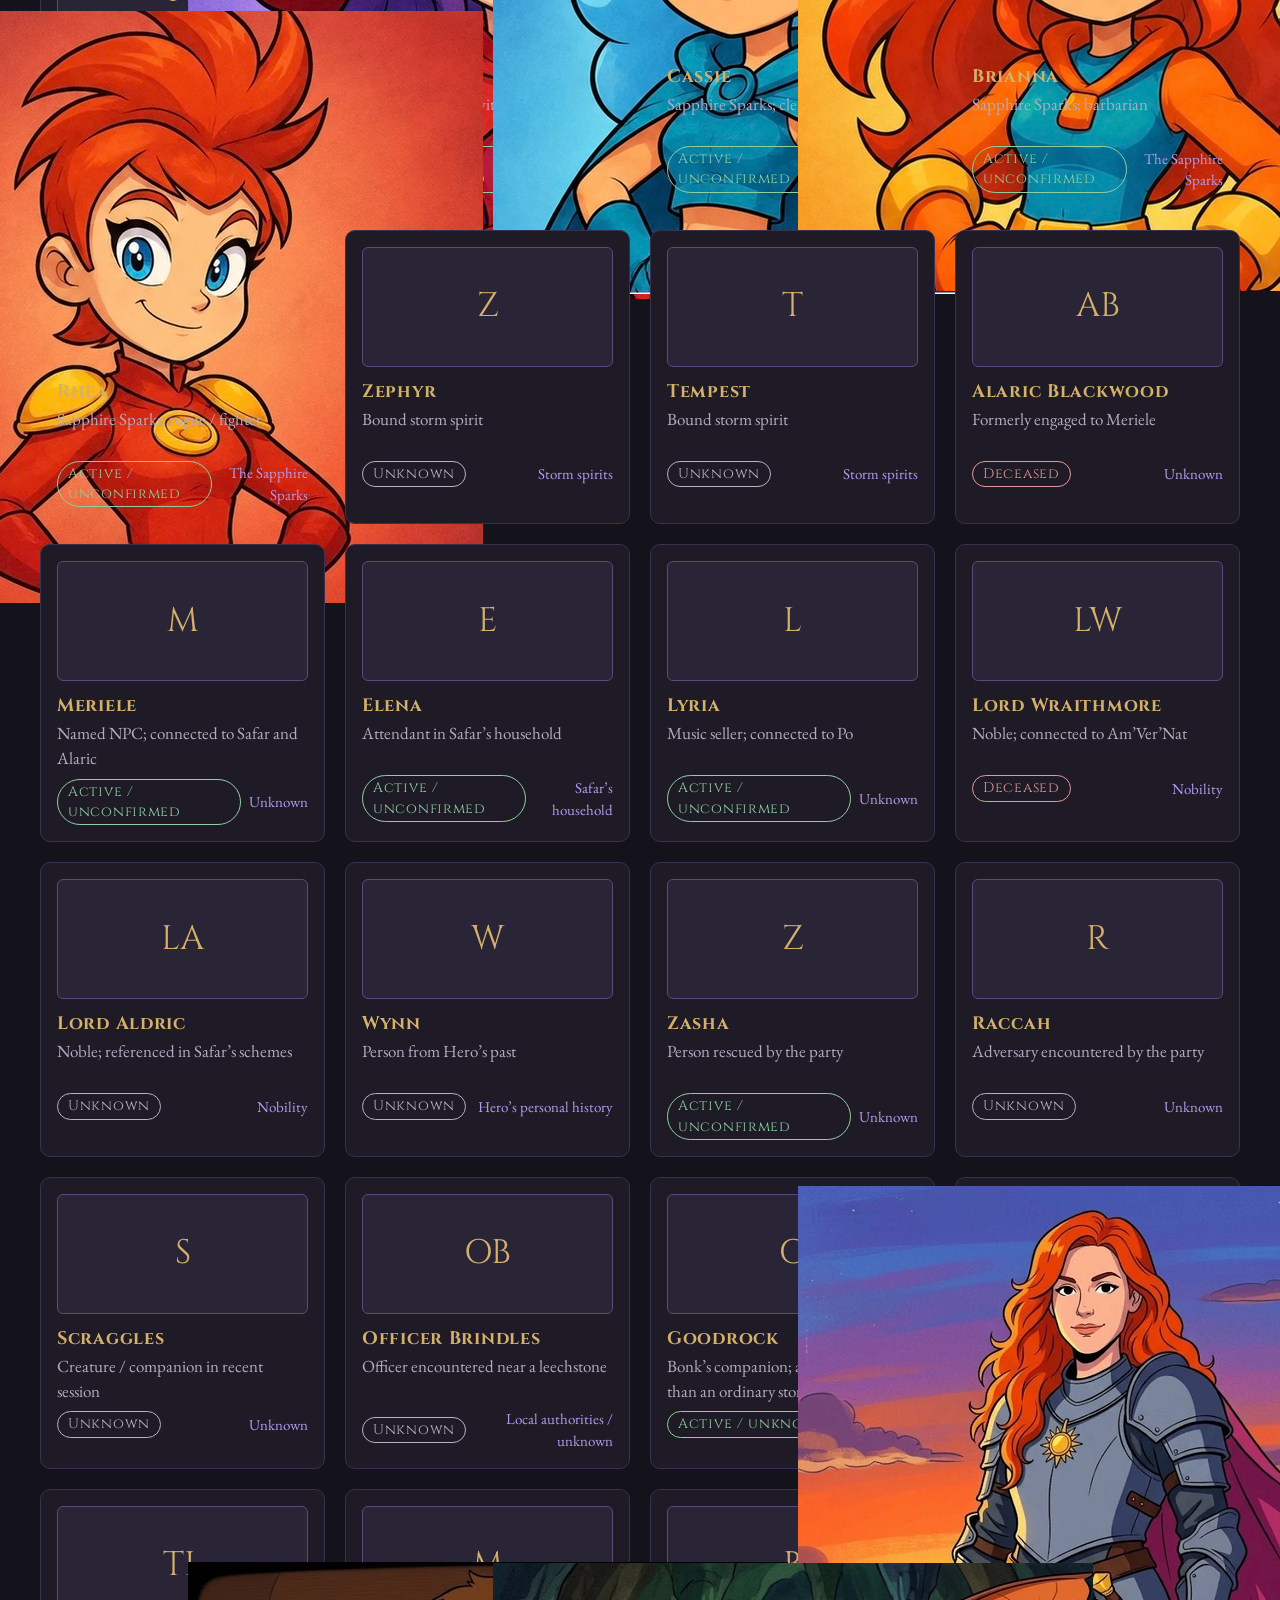
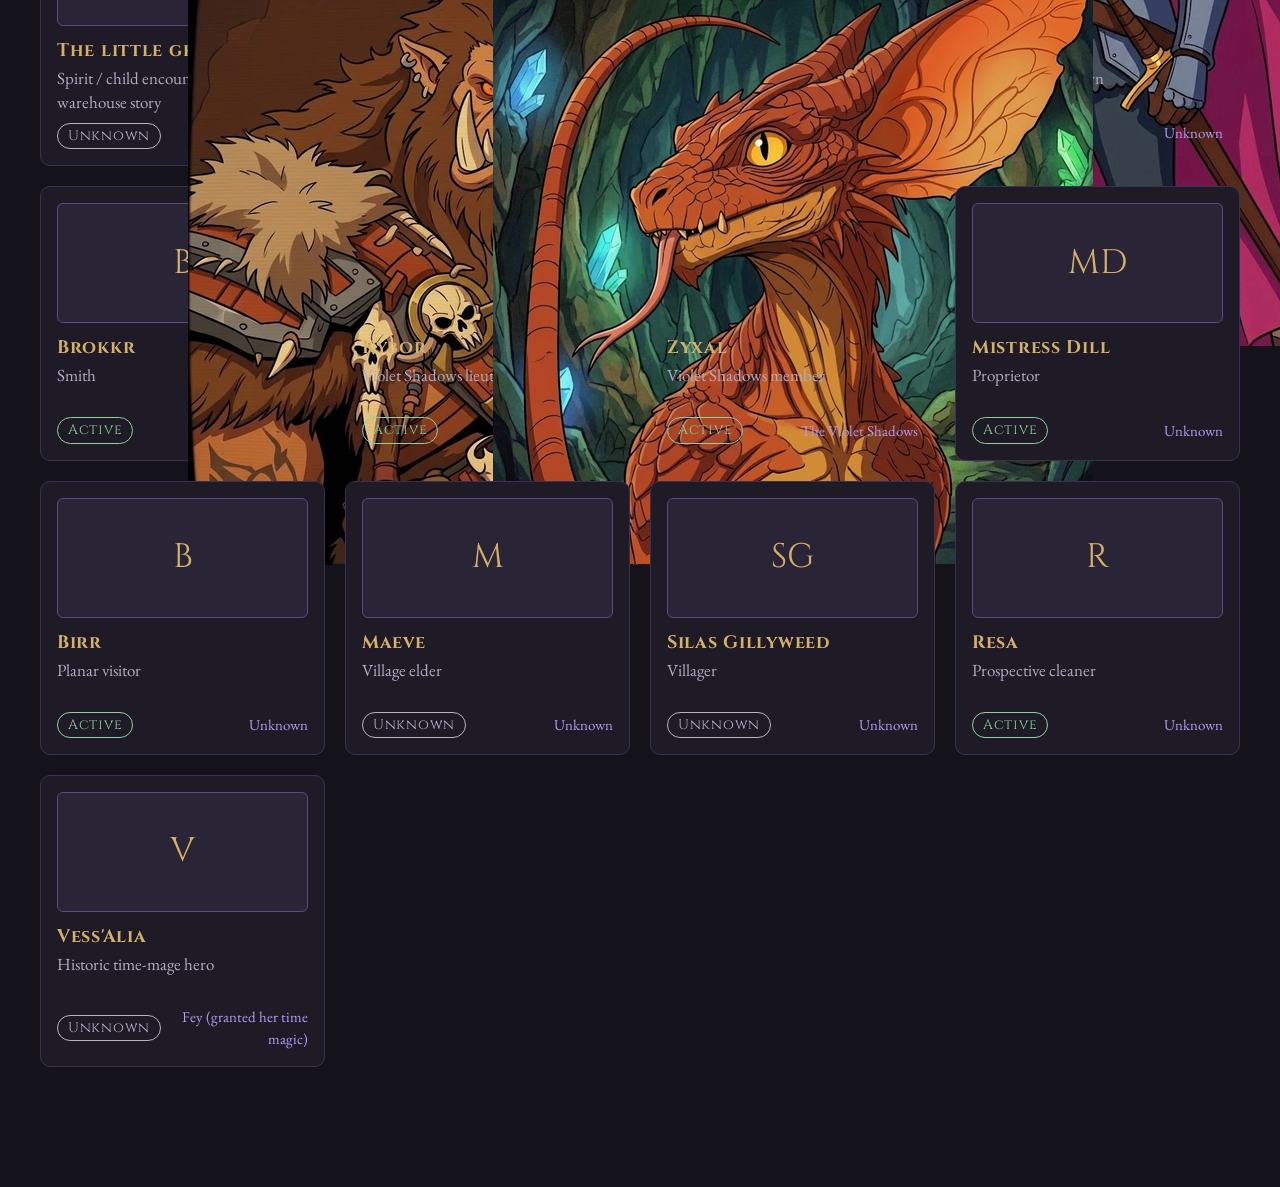
==== commit d4332b06: "Add files via upload" ====
--- a/konthra-site/site/index.html
+++ b/konthra-site/site/index.html
@@ -1,33 +1,83 @@
+
 <!doctype html>
 <html lang="en">
 <head>
-<meta charset="utf-8">
-<meta name="viewport" content="width=device-width, initial-scale=1">
-<title>Dramatis Personae · The Chronicles of Konthra</title>
-<link rel="preconnect" href="https://fonts.googleapis.com">
-<link rel="stylesheet" href="https://fonts.googleapis.com/css2?family=Cinzel:wght@500;700&family=EB+Garamond:ital,wght@0,400;0,500;1,400&display=swap">
-<link rel="stylesheet" href="style.css">
+  <meta charset="utf-8">
+  <meta name="viewport" content="width=device-width, initial-scale=1">
+  <title>Dramatis Personae · The Chronicles of Konthra</title>
+
+  <link rel="preconnect" href="https://fonts.googleapis.com">
+  <link rel="stylesheet"
+        href="https://fonts.googleapis.com/css2?family=Cinzel:wght@500;700&family=EB+Garamond:ital,wght@0,400;0,500;1,400&display=swap">
+  <link rel="stylesheet" href="style.css">
 </head>
 <body>
-<header class="top">
-  <div class="lab">The Chronicles of Konthra</div>
-  <h1>Dramatis Personae</h1>
-  <p class="sub">Records gathered by a scholar of Konthra, for those who walk its roads.</p>
-</header>
-<main>
-  <div class="bar">
-    <label class="lab" for="q">Search</label>
-    <input id="q" type="search" placeholder="Name, alias, place…" autocomplete="off">
-    <div id="chips" class="chips" role="group" aria-label="Filters"></div>
-    <label class="lab" for="fac">Faction</label>
-    <select id="fac"><option value="">All factions</option></select>
-    <span id="count" class="count" aria-live="polite"></span>
-  </div>
-  <div id="grid" class="grid"></div>
-  <p id="empty" class="empty" hidden>No records match. Nothing has been approved for publication yet, or your filters are too narrow.</p>
-</main>
-<dialog id="modal" aria-labelledby="m-name"></dialog>
-<script src="vendor/cytoscape.min.js"></script>
-<script src="app.js"></script>
+  <header class="top">
+    <div class="lab">The Chronicles of Konthra</div>
+    <h1>Konthra</h1>
+    <p class="sub">One island. Countless stories.</p>
+
+    <nav class="world-nav" aria-label="Explore Konthra">
+      <a href="#world-map">Explore the island</a>
+      <a href="#dramatis-personae">Dramatis Personae</a>
+    </nav>
+  </header>
+
+  <main>
+    <section id="world-map" class="map-section"
+             aria-labelledby="map-heading">
+      <div class="map-heading">
+        <div class="lab">An atlas of the known world</div>
+        <h2 id="map-heading">The Island of Konthra</h2>
+        <p>Explore the land, its settlements and the people who call it home.</p>
+      </div>
+
+      <figure class="map-frame">
+        <img
+          src="assets/konthra-map.png"
+          alt="Map of Konthra showing its coastlines, forests, mountains, roads, rivers and surrounding islands."
+          class="konthra-map"
+          loading="eager">
+        <figcaption>The island of Konthra</figcaption>
+      </figure>
+    </section>
+
+    <section id="dramatis-personae" class="directory">
+      <div class="directory-heading">
+        <div class="lab">The people behind the story</div>
+        <h2>Dramatis Personae</h2>
+        <p>Records gathered by a scholar of Konthra, for those who walk its roads.</p>
+      </div>
+
+      <div class="bar">
+        <label class="lab" for="q">Search</label>
+        <input id="q" type="search"
+               placeholder="Name, alias, place…"
+               autocomplete="off">
+
+        <div id="chips" class="chips"
+             role="group" aria-label="Filters"></div>
+
+        <label class="lab" for="fac">Faction</label>
+        <select id="fac">
+          <option value="">All factions</option>
+        </select>
+
+        <span id="count" class="count" aria-live="polite"></span>
+      </div>
+
+      <div id="grid" class="grid"></div>
+
+      <p id="empty" class="empty" hidden>
+        No records match. Nothing has been approved for publication yet,
+        or your filters are too narrow.
+      </p>
+    </section>
+  </main>
+
+  <dialog id="modal" aria-labelledby="m-name"></dialog>
+
+  <script src="vendor/cytoscape.min.js"></script>
+  <script src="app.js"></script>
 </body>
 </html>
--- a/konthra-site/site/style.css
+++ b/konthra-site/site/style.css
@@ -16,9 +16,8 @@
 .count{margin-left:auto;color:var(--dim)}
 .grid{display:grid;grid-template-columns:repeat(auto-fill,minmax(250px,1fr));gap:20px}
 .card{display:block;background:var(--panel);border:1px solid var(--line);border-radius:10px;padding:16px;text-decoration:none;color:inherit}
-.por img{display:block;width:100%;height:100%;object-fit:cover;object-position:center top}
 .card:hover{border-color:var(--gold)}
-.por{display:flex;align-items:center;justify-content:center;overflow:hidden;background:#2a2536;border:1px solid var(--violet);color:var(--gold);font-family:Cinzel,serif;font-size:34px;border-radius:6px;height:120px}
+.por{display:flex;align-items:center;justify-content:center;background:#2a2536 center/cover;border:1px solid var(--violet);color:var(--gold);font-family:Cinzel,serif;font-size:34px;border-radius:6px;height:120px}
 .card h2{color:var(--gold);font-size:18px;margin:12px 0 2px;letter-spacing:.04em}
 .role{color:var(--muted);min-height:46px}
 .row{display:flex;justify-content:space-between;align-items:center;gap:8px;margin-top:8px}
@@ -48,3 +47,137 @@
  .m{grid-template-columns:1fr;gap:16px;padding:16px 18px 28px}
  .m .por{height:140px;font-size:48px}.m h2{font-size:28px}
 }
+
+/* Konthra atlas landing section */
+.world-nav {
+  display: flex;
+  justify-content: center;
+  flex-wrap: wrap;
+  gap: 0.75rem;
+  margin-top: 1.5rem;
+}
+
+.world-nav a {
+  display: inline-block;
+  padding: 0.65rem 1.15rem;
+  border: 1px solid var(--border, #493858);
+  border-radius: 999px;
+  color: var(--vtext, #b39cf0);
+  text-decoration: none;
+  transition: color 180ms ease, border-color 180ms ease,
+              background 180ms ease;
+}
+
+.world-nav a:hover,
+.world-nav a:focus-visible {
+  color: var(--gold, #d4b06a);
+  border-color: var(--gold, #d4b06a);
+  background: rgb(212 176 106 / 7%);
+}
+
+.map-section {
+  width: min(1200px, calc(100% - 2rem));
+  margin: 2rem auto 4rem;
+}
+
+.map-heading,
+.directory-heading {
+  text-align: center;
+  margin-bottom: 1.5rem;
+}
+
+.map-heading h2,
+.directory-heading h2 {
+  margin: 0.4rem 0;
+  color: var(--gold, #d4b06a);
+  font-family: Cinzel, serif;
+  font-size: clamp(1.5rem, 3vw, 2.25rem);
+  font-weight: 700;
+}
+
+.map-heading p,
+.directory-heading p {
+  color: var(--muted, #b8aec9);
+  margin: 0.5rem auto 0;
+  max-width: 42rem;
+  line-height: 1.6;
+}
+
+.map-frame {
+  margin: 0;
+  padding: clamp(0.4rem, 1.5vw, 1rem);
+  border: 1px solid var(--gold, #8c7048);
+  border-radius: 12px;
+  background: #111d20;
+  box-shadow:
+    0 0 0 4px rgb(179 156 240 / 5%),
+    0 16px 48px rgb(0 0 0 / 25%);
+  overflow: hidden;
+}
+
+.konthra-map {
+  display: block;
+  width: 100%;
+  height: auto;
+  max-height: 78vh;
+  object-fit: contain;
+  border-radius: 6px;
+}
+
+.map-frame figcaption {
+  padding: 0.75rem 0.25rem 0.15rem;
+  text-align: center;
+  color: #a9dfe0;
+  font-size: 0.9rem;
+  font-style: italic;
+}
+
+.directory {
+  scroll-margin-top: 1.5rem;
+  width: min(1400px, calc(100% - 2rem));
+  margin: 0 auto 4rem;
+}
+
+.directory-heading {
+  margin-bottom: 2rem;
+}
+
+#world-map {
+  scroll-margin-top: 1rem;
+}
+
+@media (max-width: 600px) {
+  .map-section {
+    width: calc(100% - 1rem);
+    margin-top: 1.25rem;
+    margin-bottom: 2.5rem;
+  }
+
+  .map-frame {
+    padding: 0.3rem;
+    border-radius: 8px;
+  }
+
+  .konthra-map {
+    max-height: none;
+  }
+
+  .directory {
+    width: calc(100% - 1rem);
+  }
+
+  .world-nav {
+    gap: 0.5rem;
+  }
+
+  .world-nav a {
+    padding: 0.55rem 0.85rem;
+    font-size: 0.9rem;
+  }
+}
+
+@media (prefers-reduced-motion: reduce) {
+  .world-nav a {
+    transition: none;
+  }
+}
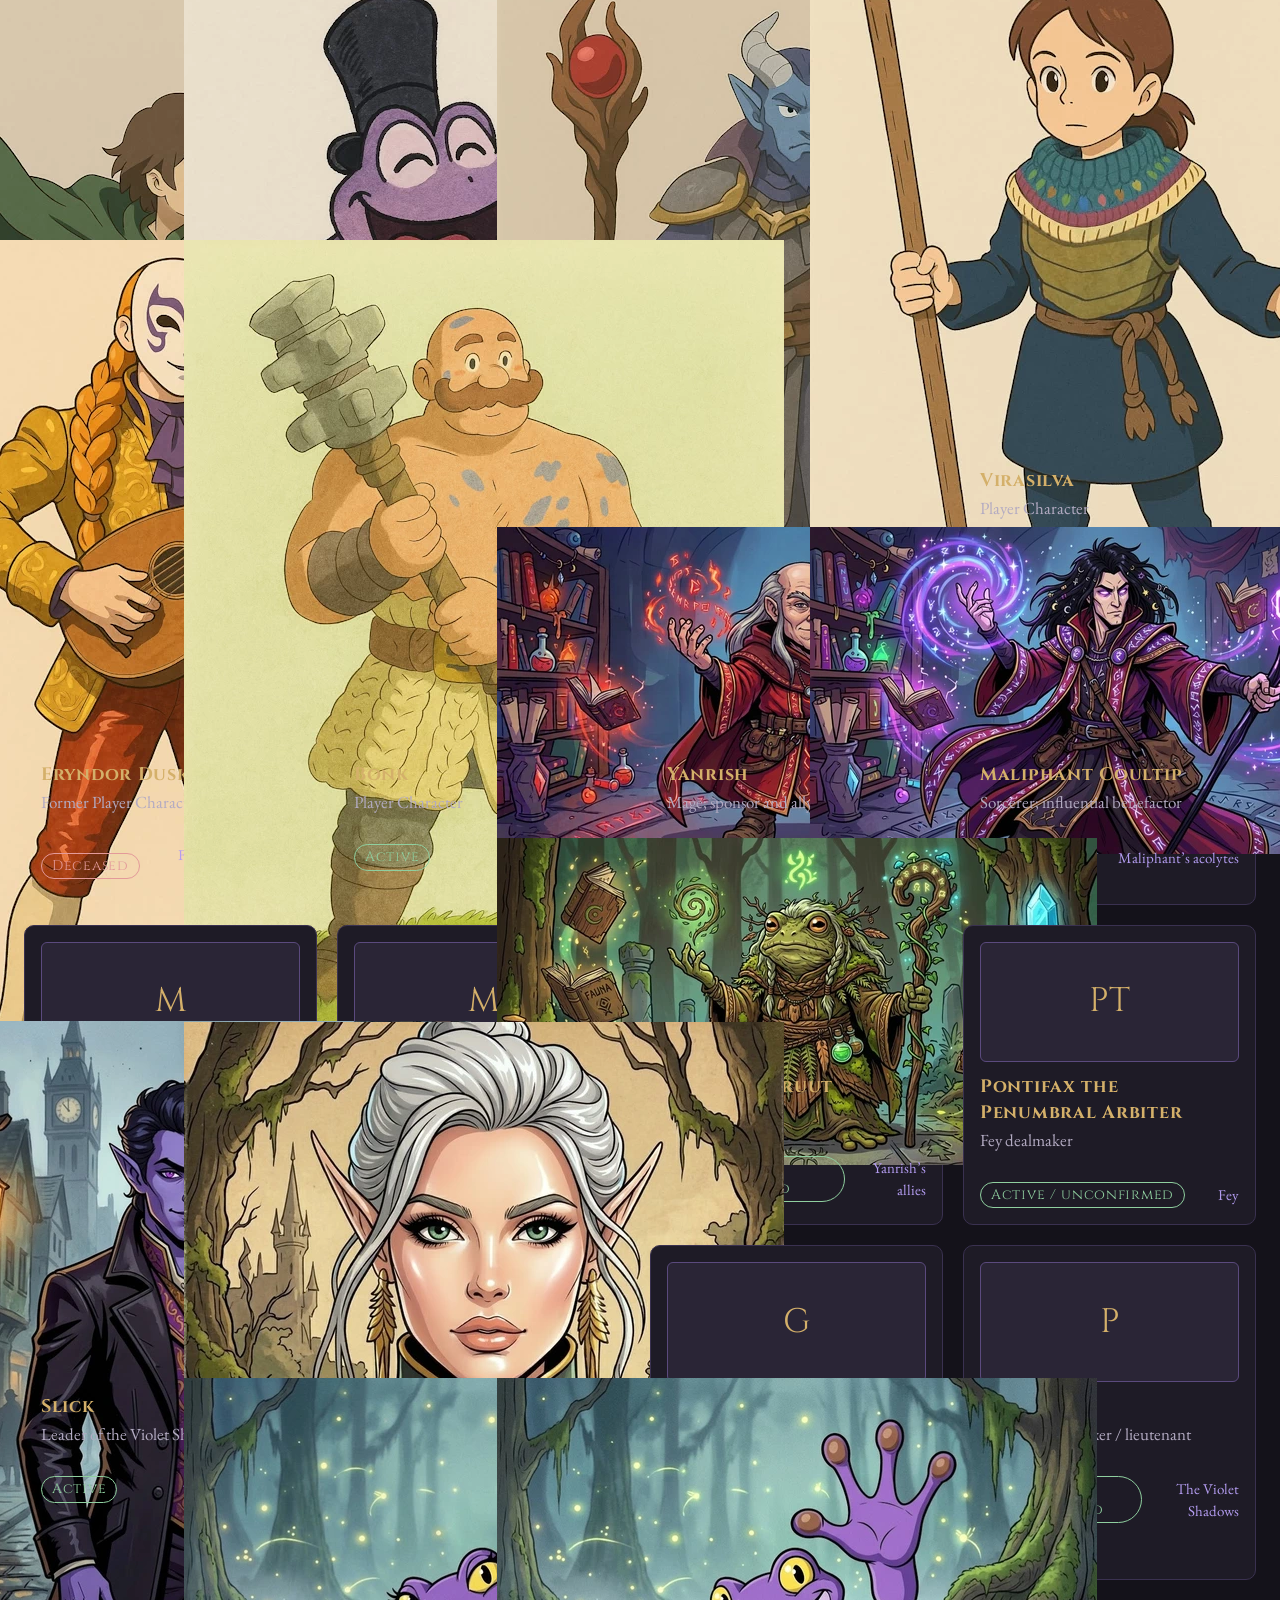
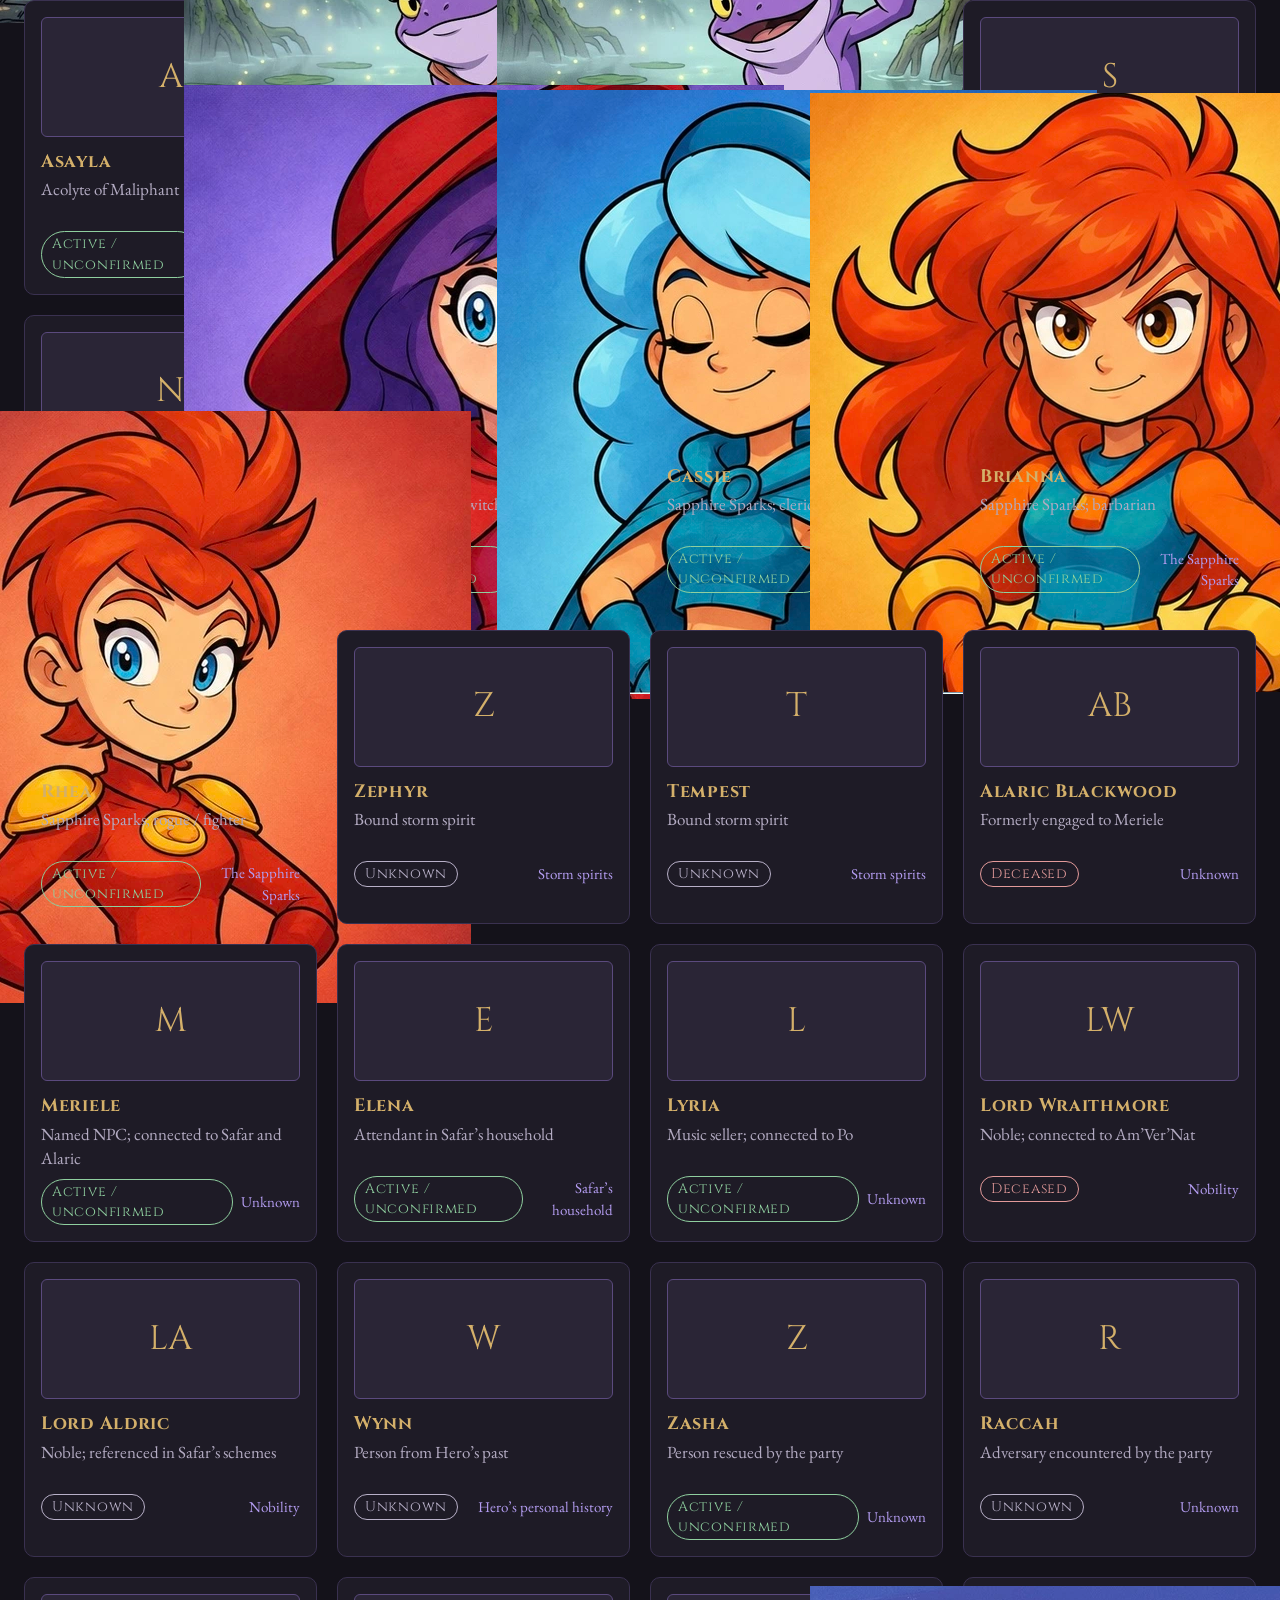
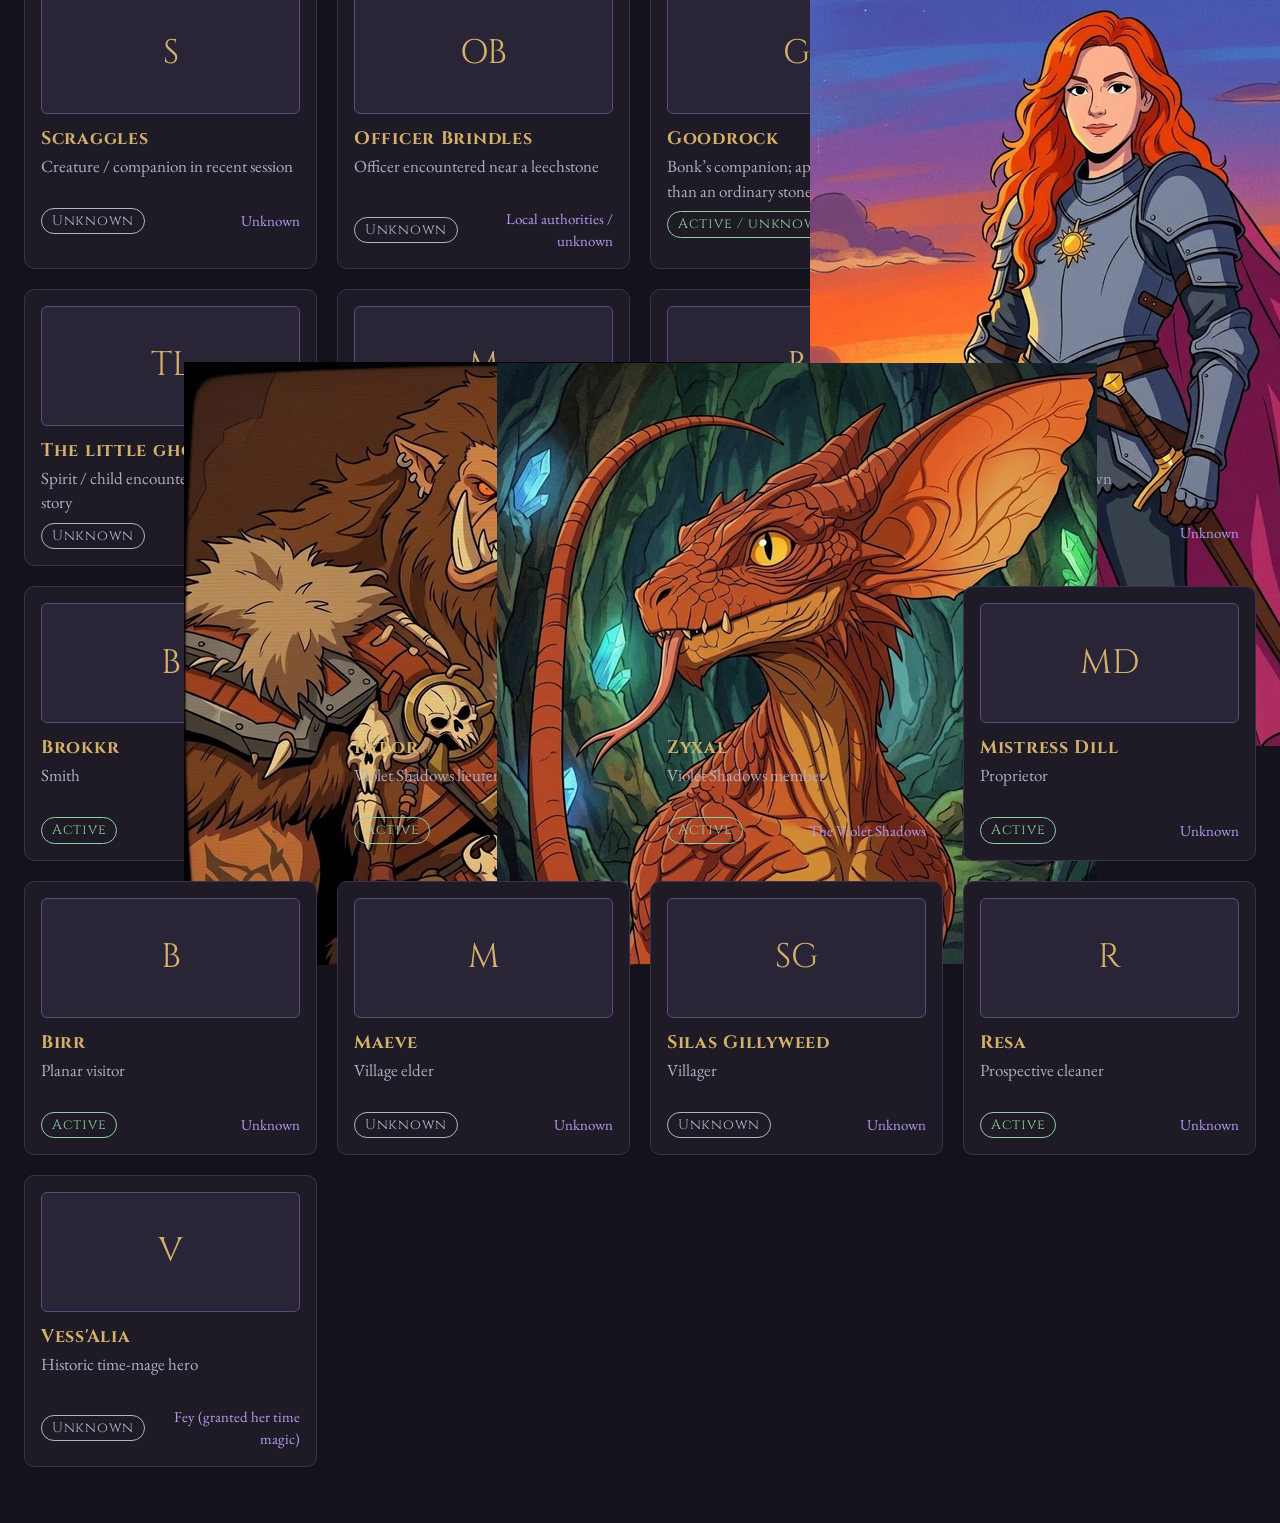
==== commit 5cfd7f8c: "Add files via upload" ====
--- a/konthra-site/site/index.html
+++ b/konthra-site/site/index.html
@@ -1,83 +1,33 @@
-
 <!doctype html>
 <html lang="en">
 <head>
-  <meta charset="utf-8">
-  <meta name="viewport" content="width=device-width, initial-scale=1">
-  <title>Dramatis Personae · The Chronicles of Konthra</title>
-
-  <link rel="preconnect" href="https://fonts.googleapis.com">
-  <link rel="stylesheet"
-        href="https://fonts.googleapis.com/css2?family=Cinzel:wght@500;700&family=EB+Garamond:ital,wght@0,400;0,500;1,400&display=swap">
-  <link rel="stylesheet" href="style.css">
+<meta charset="utf-8">
+<meta name="viewport" content="width=device-width, initial-scale=1">
+<title>Dramatis Personae · The Chronicles of Konthra</title>
+<link rel="preconnect" href="https://fonts.googleapis.com">
+<link rel="stylesheet" href="https://fonts.googleapis.com/css2?family=Cinzel:wght@500;700&family=EB+Garamond:ital,wght@0,400;0,500;1,400&display=swap">
+<link rel="stylesheet" href="style.css">
 </head>
 <body>
-  <header class="top">
-    <div class="lab">The Chronicles of Konthra</div>
-    <h1>Konthra</h1>
-    <p class="sub">One island. Countless stories.</p>
-
-    <nav class="world-nav" aria-label="Explore Konthra">
-      <a href="#world-map">Explore the island</a>
-      <a href="#dramatis-personae">Dramatis Personae</a>
-    </nav>
-  </header>
-
-  <main>
-    <section id="world-map" class="map-section"
-             aria-labelledby="map-heading">
-      <div class="map-heading">
-        <div class="lab">An atlas of the known world</div>
-        <h2 id="map-heading">The Island of Konthra</h2>
-        <p>Explore the land, its settlements and the people who call it home.</p>
-      </div>
-
-      <figure class="map-frame">
-        <img
-          src="assets/konthra-map.png"
-          alt="Map of Konthra showing its coastlines, forests, mountains, roads, rivers and surrounding islands."
-          class="konthra-map"
-          loading="eager">
-        <figcaption>The island of Konthra</figcaption>
-      </figure>
-    </section>
-
-    <section id="dramatis-personae" class="directory">
-      <div class="directory-heading">
-        <div class="lab">The people behind the story</div>
-        <h2>Dramatis Personae</h2>
-        <p>Records gathered by a scholar of Konthra, for those who walk its roads.</p>
-      </div>
-
-      <div class="bar">
-        <label class="lab" for="q">Search</label>
-        <input id="q" type="search"
-               placeholder="Name, alias, place…"
-               autocomplete="off">
-
-        <div id="chips" class="chips"
-             role="group" aria-label="Filters"></div>
-
-        <label class="lab" for="fac">Faction</label>
-        <select id="fac">
-          <option value="">All factions</option>
-        </select>
-
-        <span id="count" class="count" aria-live="polite"></span>
-      </div>
-
-      <div id="grid" class="grid"></div>
-
-      <p id="empty" class="empty" hidden>
-        No records match. Nothing has been approved for publication yet,
-        or your filters are too narrow.
-      </p>
-    </section>
-  </main>
-
-  <dialog id="modal" aria-labelledby="m-name"></dialog>
-
-  <script src="vendor/cytoscape.min.js"></script>
-  <script src="app.js"></script>
+<header class="top">
+  <div class="lab">The Chronicles of Konthra</div>
+  <h1>Dramatis Personae</h1>
+  <p class="sub">Records gathered by a scholar of Konthra, for those who walk its roads.</p>
+</header>
+<main>
+  <div class="bar">
+    <label class="lab" for="q">Search</label>
+    <input id="q" type="search" placeholder="Name, alias, place…" autocomplete="off">
+    <div id="chips" class="chips" role="group" aria-label="Filters"></div>
+    <label class="lab" for="fac">Faction</label>
+    <select id="fac"><option value="">All factions</option></select>
+    <span id="count" class="count" aria-live="polite"></span>
+  </div>
+  <div id="grid" class="grid"></div>
+  <p id="empty" class="empty" hidden>No records match. Nothing has been approved for publication yet, or your filters are too narrow.</p>
+</main>
+<dialog id="modal" aria-labelledby="m-name"></dialog>
+<script src="vendor/cytoscape.min.js"></script>
+<script src="app.js"></script>
 </body>
 </html>
--- a/konthra-site/site/style.css
+++ b/konthra-site/site/style.css
@@ -47,137 +47,3 @@
  .m{grid-template-columns:1fr;gap:16px;padding:16px 18px 28px}
  .m .por{height:140px;font-size:48px}.m h2{font-size:28px}
 }
-
-/* Konthra atlas landing section */
-.world-nav {
-  display: flex;
-  justify-content: center;
-  flex-wrap: wrap;
-  gap: 0.75rem;
-  margin-top: 1.5rem;
-}
-
-.world-nav a {
-  display: inline-block;
-  padding: 0.65rem 1.15rem;
-  border: 1px solid var(--border, #493858);
-  border-radius: 999px;
-  color: var(--vtext, #b39cf0);
-  text-decoration: none;
-  transition: color 180ms ease, border-color 180ms ease,
-              background 180ms ease;
-}
-
-.world-nav a:hover,
-.world-nav a:focus-visible {
-  color: var(--gold, #d4b06a);
-  border-color: var(--gold, #d4b06a);
-  background: rgb(212 176 106 / 7%);
-}
-
-.map-section {
-  width: min(1200px, calc(100% - 2rem));
-  margin: 2rem auto 4rem;
-}
-
-.map-heading,
-.directory-heading {
-  text-align: center;
-  margin-bottom: 1.5rem;
-}
-
-.map-heading h2,
-.directory-heading h2 {
-  margin: 0.4rem 0;
-  color: var(--gold, #d4b06a);
-  font-family: Cinzel, serif;
-  font-size: clamp(1.5rem, 3vw, 2.25rem);
-  font-weight: 700;
-}
-
-.map-heading p,
-.directory-heading p {
-  color: var(--muted, #b8aec9);
-  margin: 0.5rem auto 0;
-  max-width: 42rem;
-  line-height: 1.6;
-}
-
-.map-frame {
-  margin: 0;
-  padding: clamp(0.4rem, 1.5vw, 1rem);
-  border: 1px solid var(--gold, #8c7048);
-  border-radius: 12px;
-  background: #111d20;
-  box-shadow:
-    0 0 0 4px rgb(179 156 240 / 5%),
-    0 16px 48px rgb(0 0 0 / 25%);
-  overflow: hidden;
-}
-
-.konthra-map {
-  display: block;
-  width: 100%;
-  height: auto;
-  max-height: 78vh;
-  object-fit: contain;
-  border-radius: 6px;
-}
-
-.map-frame figcaption {
-  padding: 0.75rem 0.25rem 0.15rem;
-  text-align: center;
-  color: #a9dfe0;
-  font-size: 0.9rem;
-  font-style: italic;
-}
-
-.directory {
-  scroll-margin-top: 1.5rem;
-  width: min(1400px, calc(100% - 2rem));
-  margin: 0 auto 4rem;
-}
-
-.directory-heading {
-  margin-bottom: 2rem;
-}
-
-#world-map {
-  scroll-margin-top: 1rem;
-}
-
-@media (max-width: 600px) {
-  .map-section {
-    width: calc(100% - 1rem);
-    margin-top: 1.25rem;
-    margin-bottom: 2.5rem;
-  }
-
-  .map-frame {
-    padding: 0.3rem;
-    border-radius: 8px;
-  }
-
-  .konthra-map {
-    max-height: none;
-  }
-
-  .directory {
-    width: calc(100% - 1rem);
-  }
-
-  .world-nav {
-    gap: 0.5rem;
-  }
-
-  .world-nav a {
-    padding: 0.55rem 0.85rem;
-    font-size: 0.9rem;
-  }
-}
-
-@media (prefers-reduced-motion: reduce) {
-  .world-nav a {
-    transition: none;
-  }
-}
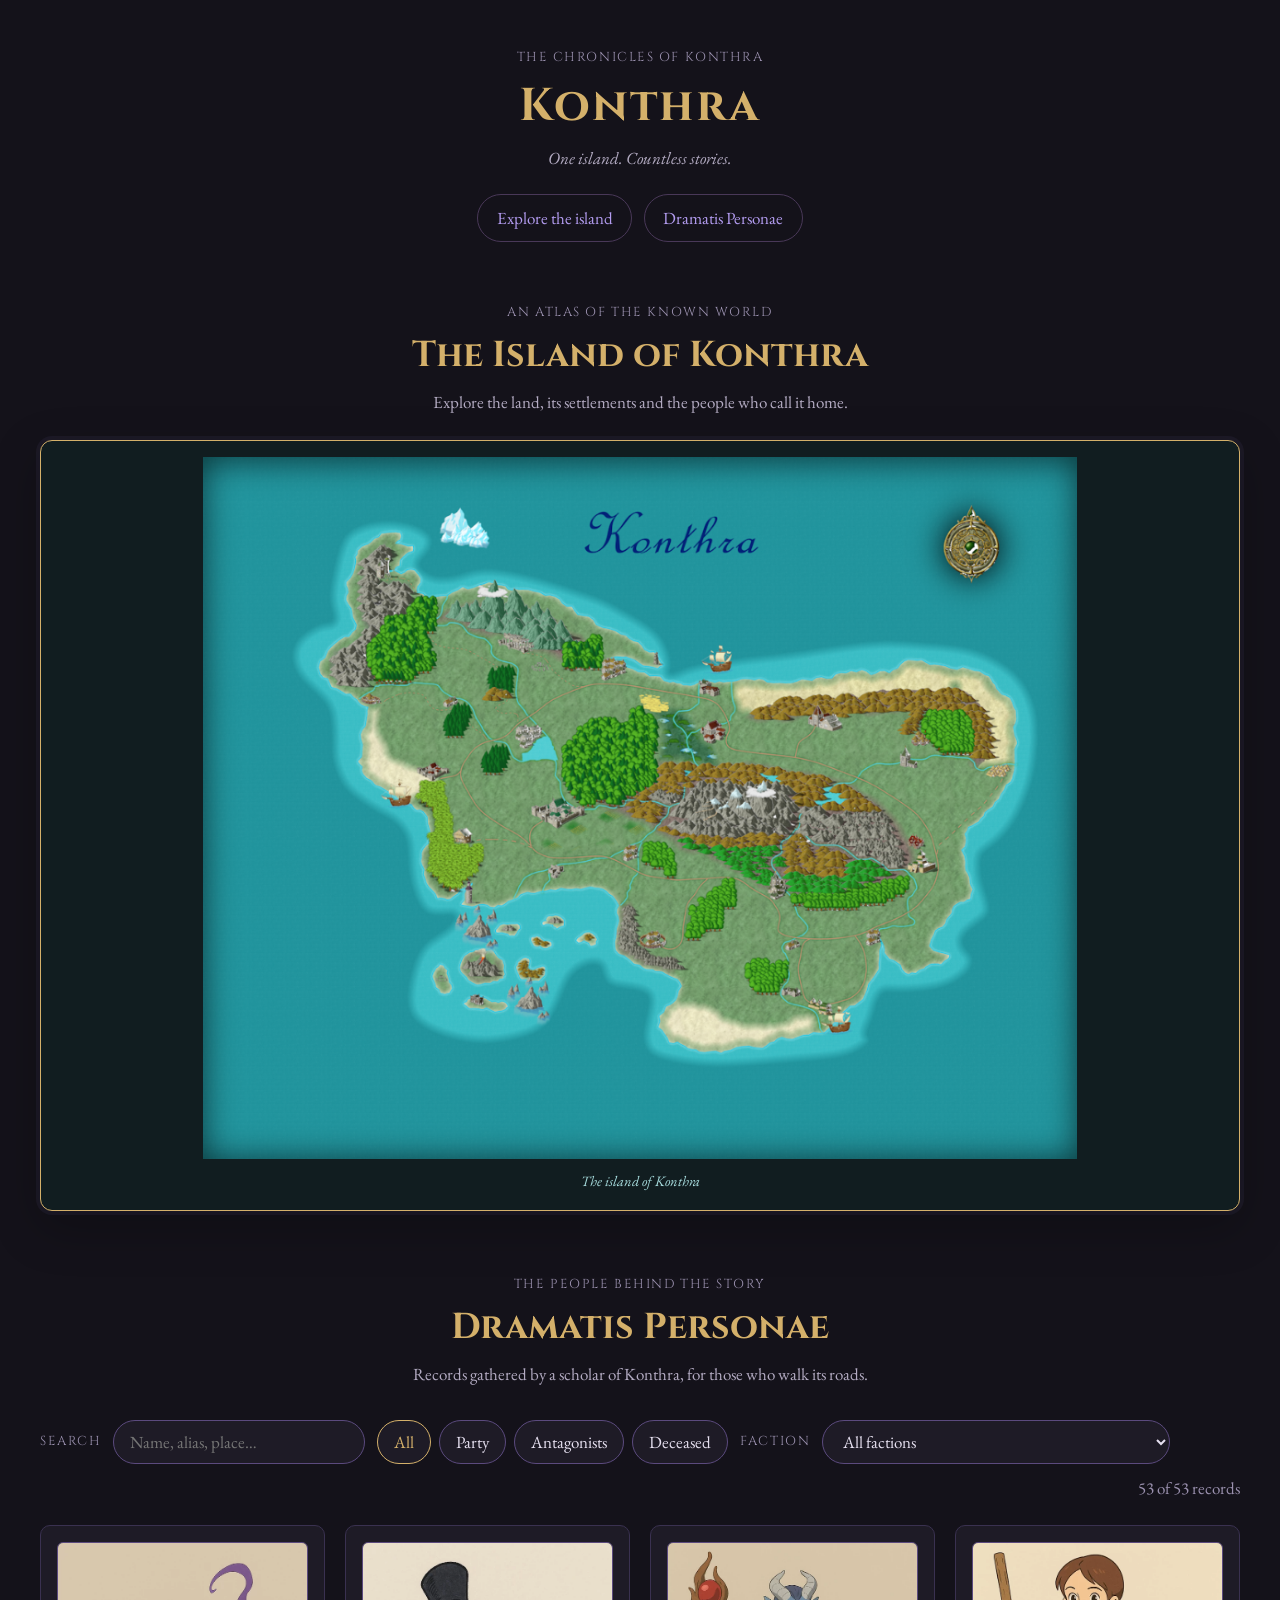
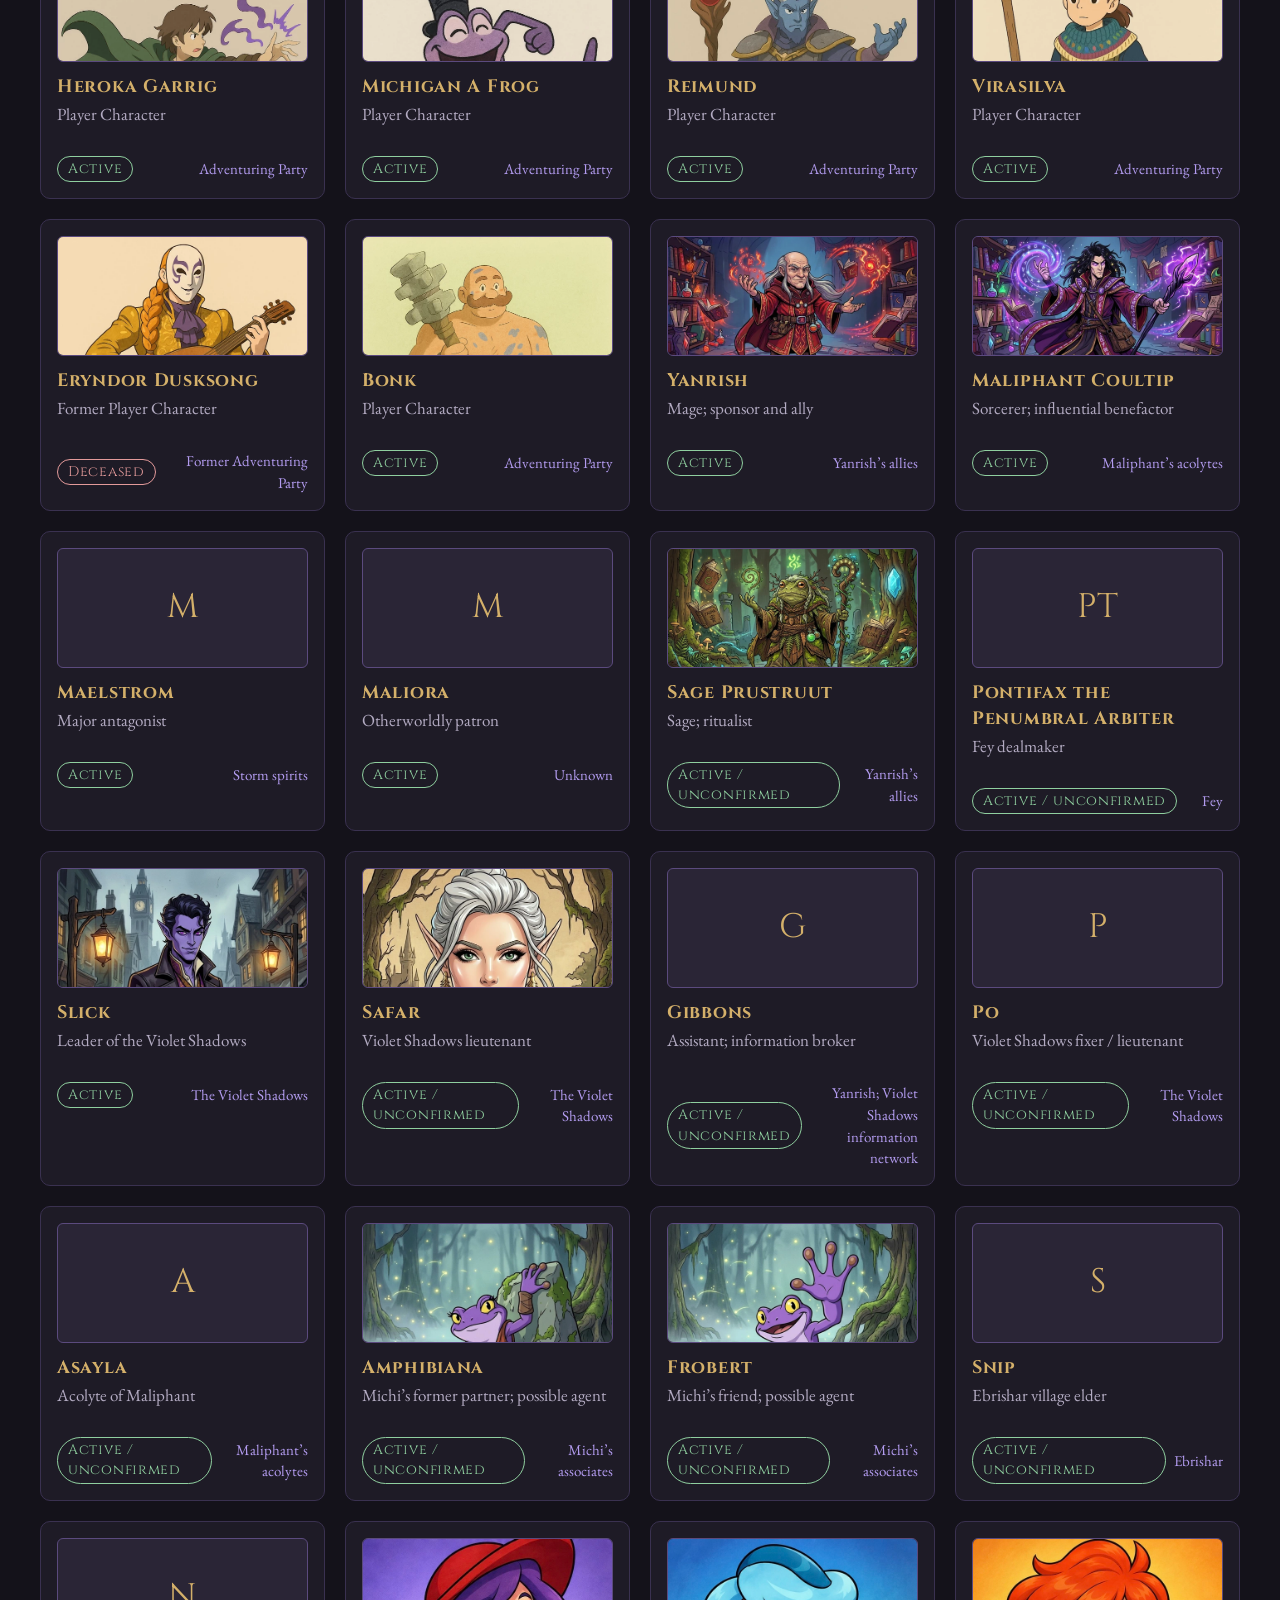
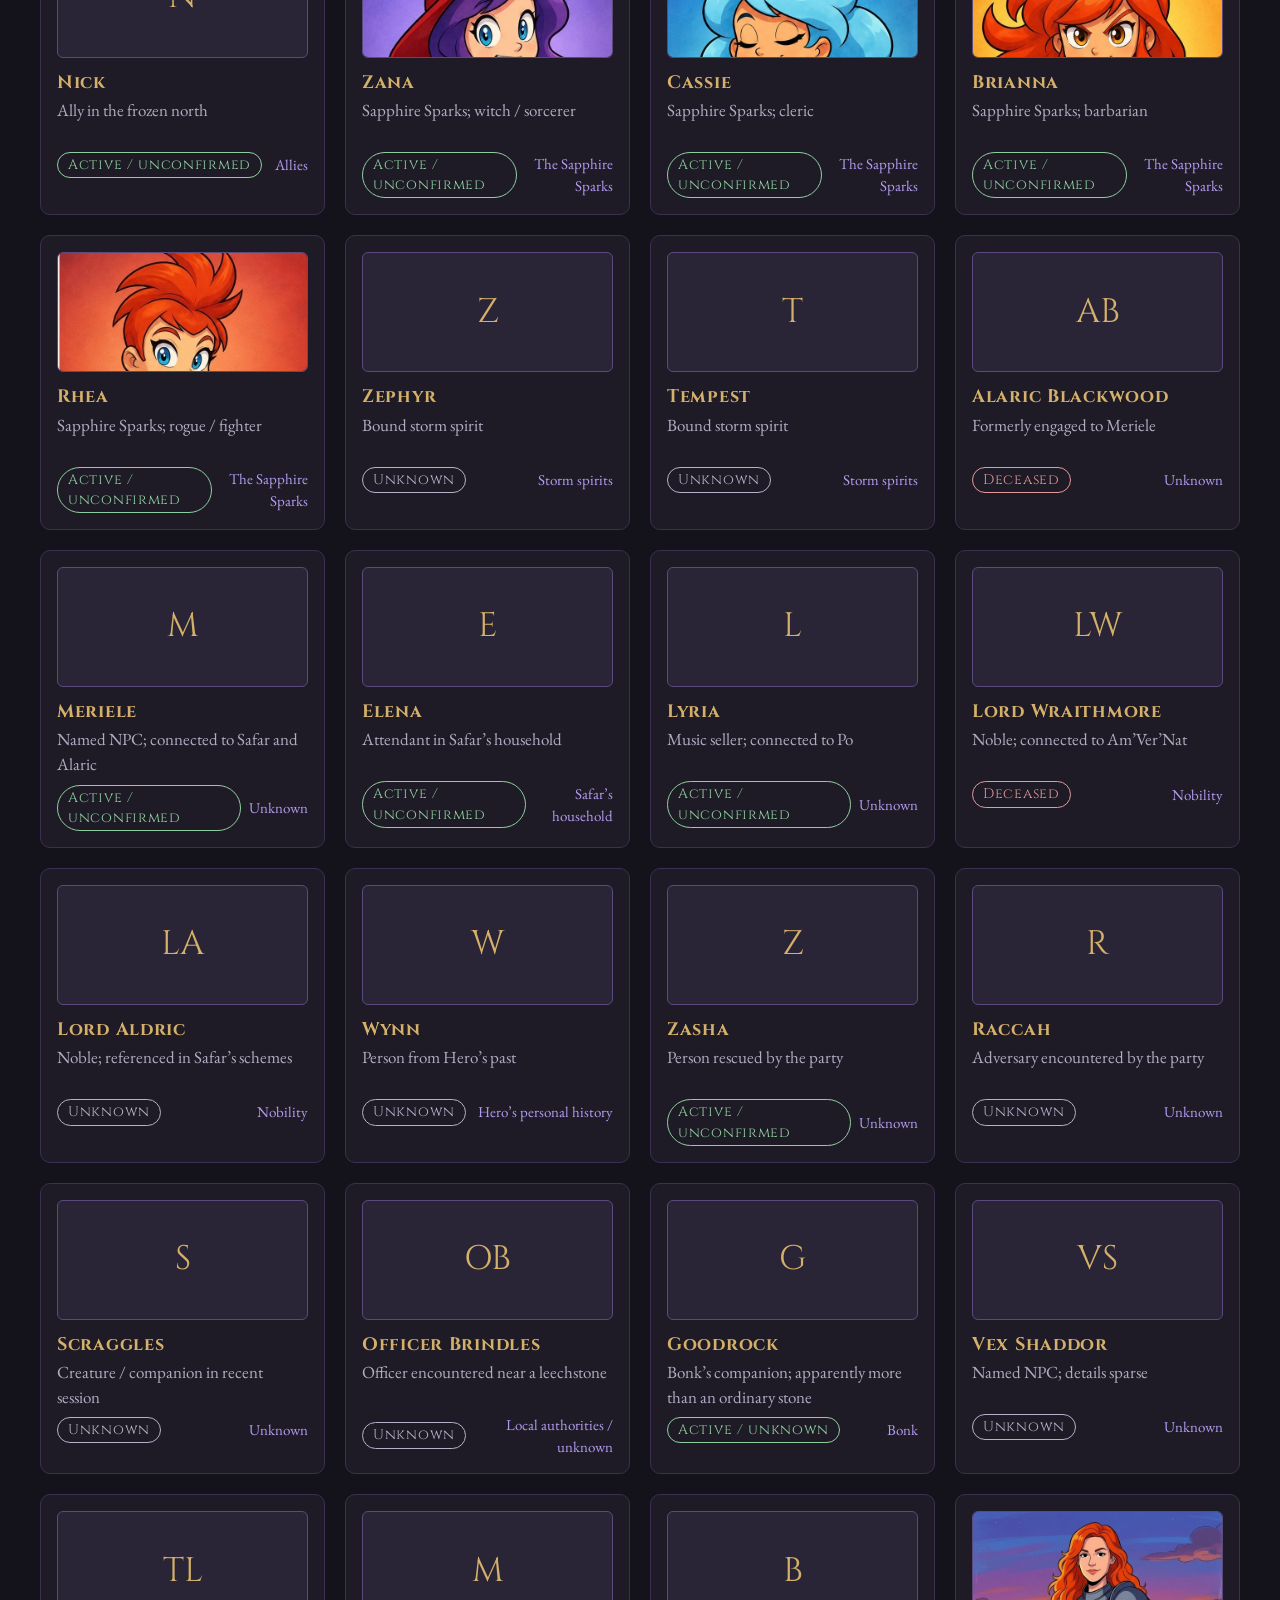
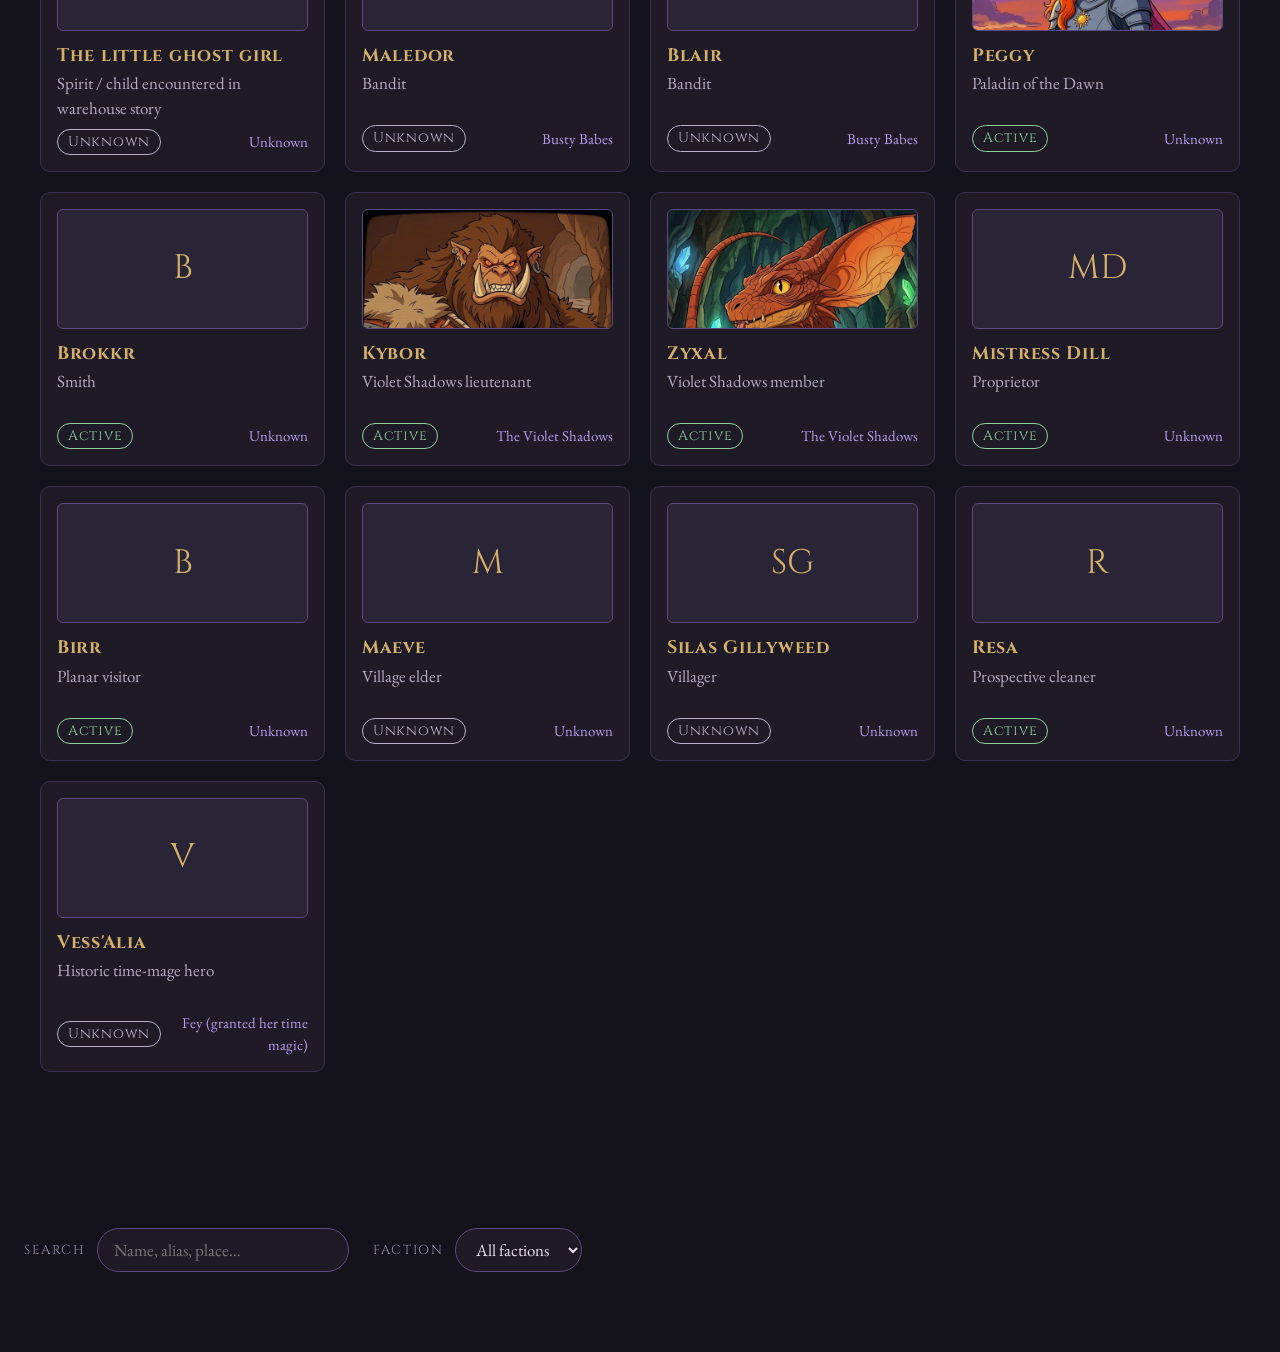
==== commit cb3f5dbc: "Add files via upload" ====
--- a/konthra-site/site/index.html
+++ b/konthra-site/site/index.html
@@ -9,10 +9,74 @@
 <link rel="stylesheet" href="style.css">
 </head>
 <body>
+
 <header class="top">
   <div class="lab">The Chronicles of Konthra</div>
-  <h1>Dramatis Personae</h1>
-  <p class="sub">Records gathered by a scholar of Konthra, for those who walk its roads.</p>
+  <h1>Konthra</h1>
+  <p class="sub">One island. Countless stories.</p>
+
+  <nav class="world-nav" aria-label="Explore Konthra">
+    <a href="#world-map">Explore the island</a>
+    <a href="#dramatis-personae">Dramatis Personae</a>
+  </nav>
+</header>
+
+<main>
+  <section id="world-map" class="map-section"
+           aria-labelledby="map-heading">
+    <div class="map-heading">
+      <span class="lab">An atlas of the known world</span>
+      <h2 id="map-heading">The Island of Konthra</h2>
+      <p>Explore the land, its settlements and the people who call it home.</p>
+    </div>
+
+    <figure class="map-frame">
+      <img
+        src="assets/konthra-map.png"
+        alt="Map of Konthra, showing its coastlines, forests,
+             mountains, roads, rivers and surrounding islands."
+        class="konthra-map"
+        loading="eager"
+      >
+      <figcaption>
+        The island of Konthra
+      </figcaption>
+    </figure>
+  </section>
+
+  <section id="dramatis-personae" class="directory">
+    <div class="directory-heading">
+      <div class="lab">The people behind the story</div>
+      <h2>Dramatis Personae</h2>
+      <p>Records gathered by a scholar of Konthra, for those who walk its roads.</p>
+    </div>
+
+    <div class="bar">
+      <label class="lab" for="q">Search</label>
+      <input id="q" type="search"
+             placeholder="Name, alias, place…"
+             autocomplete="off">
+      <div id="chips" class="chips"
+           role="group" aria-label="Filters"></div>
+      <label class="lab" for="fac">Faction</label>
+      <select id="fac">
+        <option value="">All factions</option>
+      </select>
+      <span id="count" class="count" aria-live="polite"></span>
+    </div>
+
+    <div id="grid" class="grid"></div>
+    <p id="empty" class="empty" hidden>
+      No records match. Nothing has been approved for publication yet,
+      or your filters are too narrow.
+    </p>
+  </section>
+</main>
+
+<dialog id="modal" aria-labelledby="m-name"></dialog>
+<script src="vendor/cytoscape.min.js"></script>
+<script src="app.js"></script>
+
 </header>
 <main>
   <div class="bar">
--- a/konthra-site/site/style.css
+++ b/konthra-site/site/style.css
@@ -16,8 +16,9 @@
 .count{margin-left:auto;color:var(--dim)}
 .grid{display:grid;grid-template-columns:repeat(auto-fill,minmax(250px,1fr));gap:20px}
 .card{display:block;background:var(--panel);border:1px solid var(--line);border-radius:10px;padding:16px;text-decoration:none;color:inherit}
+.por img{display:block;width:100%;height:100%;object-fit:cover;object-position:center top}
 .card:hover{border-color:var(--gold)}
-.por{display:flex;align-items:center;justify-content:center;background:#2a2536 center/cover;border:1px solid var(--violet);color:var(--gold);font-family:Cinzel,serif;font-size:34px;border-radius:6px;height:120px}
+.por{display:flex;align-items:center;justify-content:center;overflow:hidden;background:#2a2536;border:1px solid var(--violet);color:var(--gold);font-family:Cinzel,serif;font-size:34px;border-radius:6px;height:120px}
 .card h2{color:var(--gold);font-size:18px;margin:12px 0 2px;letter-spacing:.04em}
 .role{color:var(--muted);min-height:46px}
 .row{display:flex;justify-content:space-between;align-items:center;gap:8px;margin-top:8px}
@@ -47,3 +48,137 @@
  .m{grid-template-columns:1fr;gap:16px;padding:16px 18px 28px}
  .m .por{height:140px;font-size:48px}.m h2{font-size:28px}
 }
+
+/* Konthra atlas landing section */
+.world-nav {
+  display: flex;
+  justify-content: center;
+  flex-wrap: wrap;
+  gap: 0.75rem;
+  margin-top: 1.5rem;
+}
+
+.world-nav a {
+  display: inline-block;
+  padding: 0.65rem 1.15rem;
+  border: 1px solid var(--border, #493858);
+  border-radius: 999px;
+  color: var(--vtext, #b39cf0);
+  text-decoration: none;
+  transition: color 180ms ease, border-color 180ms ease,
+              background 180ms ease;
+}
+
+.world-nav a:hover,
+.world-nav a:focus-visible {
+  color: var(--gold, #d4b06a);
+  border-color: var(--gold, #d4b06a);
+  background: rgb(212 176 106 / 7%);
+}
+
+.map-section {
+  width: min(1200px, calc(100% - 2rem));
+  margin: 2rem auto 4rem;
+}
+
+.map-heading,
+.directory-heading {
+  text-align: center;
+  margin-bottom: 1.5rem;
+}
+
+.map-heading h2,
+.directory-heading h2 {
+  margin: 0.4rem 0;
+  color: var(--gold, #d4b06a);
+  font-family: Cinzel, serif;
+  font-size: clamp(1.5rem, 3vw, 2.25rem);
+  font-weight: 700;
+}
+
+.map-heading p,
+.directory-heading p {
+  color: var(--muted, #b8aec9);
+  margin: 0.5rem auto 0;
+  max-width: 42rem;
+  line-height: 1.6;
+}
+
+.map-frame {
+  margin: 0;
+  padding: clamp(0.4rem, 1.5vw, 1rem);
+  border: 1px solid var(--gold, #8c7048);
+  border-radius: 12px;
+  background: #111d20;
+  box-shadow:
+    0 0 0 4px rgb(179 156 240 / 5%),
+    0 16px 48px rgb(0 0 0 / 25%);
+  overflow: hidden;
+}
+
+.konthra-map {
+  display: block;
+  width: 100%;
+  height: auto;
+  max-height: 78vh;
+  object-fit: contain;
+  border-radius: 6px;
+}
+
+.map-frame figcaption {
+  padding: 0.75rem 0.25rem 0.15rem;
+  text-align: center;
+  color: #a9dfe0;
+  font-size: 0.9rem;
+  font-style: italic;
+}
+
+.directory {
+  scroll-margin-top: 1.5rem;
+  width: min(1400px, calc(100% - 2rem));
+  margin: 0 auto 4rem;
+}
+
+.directory-heading {
+  margin-bottom: 2rem;
+}
+
+#world-map {
+  scroll-margin-top: 1rem;
+}
+
+@media (max-width: 600px) {
+  .map-section {
+    width: calc(100% - 1rem);
+    margin-top: 1.25rem;
+    margin-bottom: 2.5rem;
+  }
+
+  .map-frame {
+    padding: 0.3rem;
+    border-radius: 8px;
+  }
+
+  .konthra-map {
+    max-height: none;
+  }
+
+  .directory {
+    width: calc(100% - 1rem);
+  }
+
+  .world-nav {
+    gap: 0.5rem;
+  }
+
+  .world-nav a {
+    padding: 0.55rem 0.85rem;
+    font-size: 0.9rem;
+  }
+}
+
+@media (prefers-reduced-motion: reduce) {
+  .world-nav a {
+    transition: none;
+  }
+}
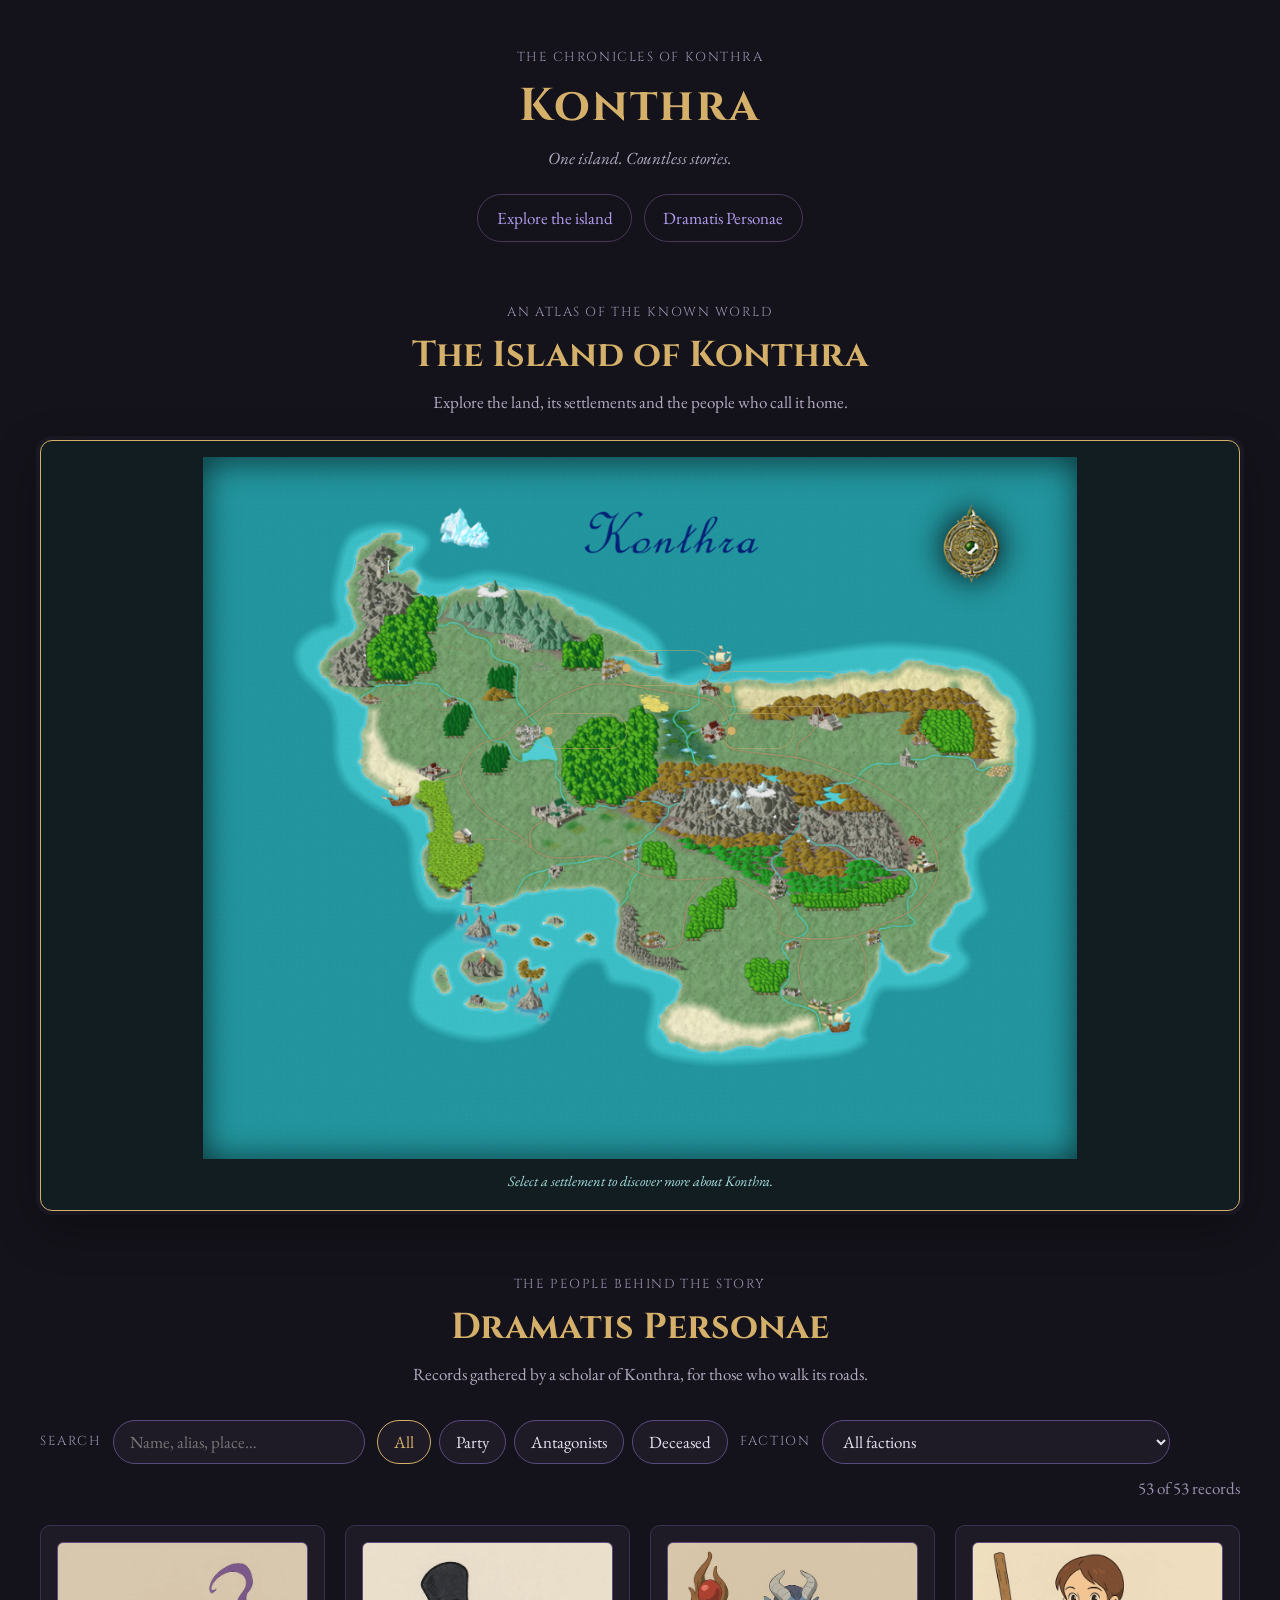
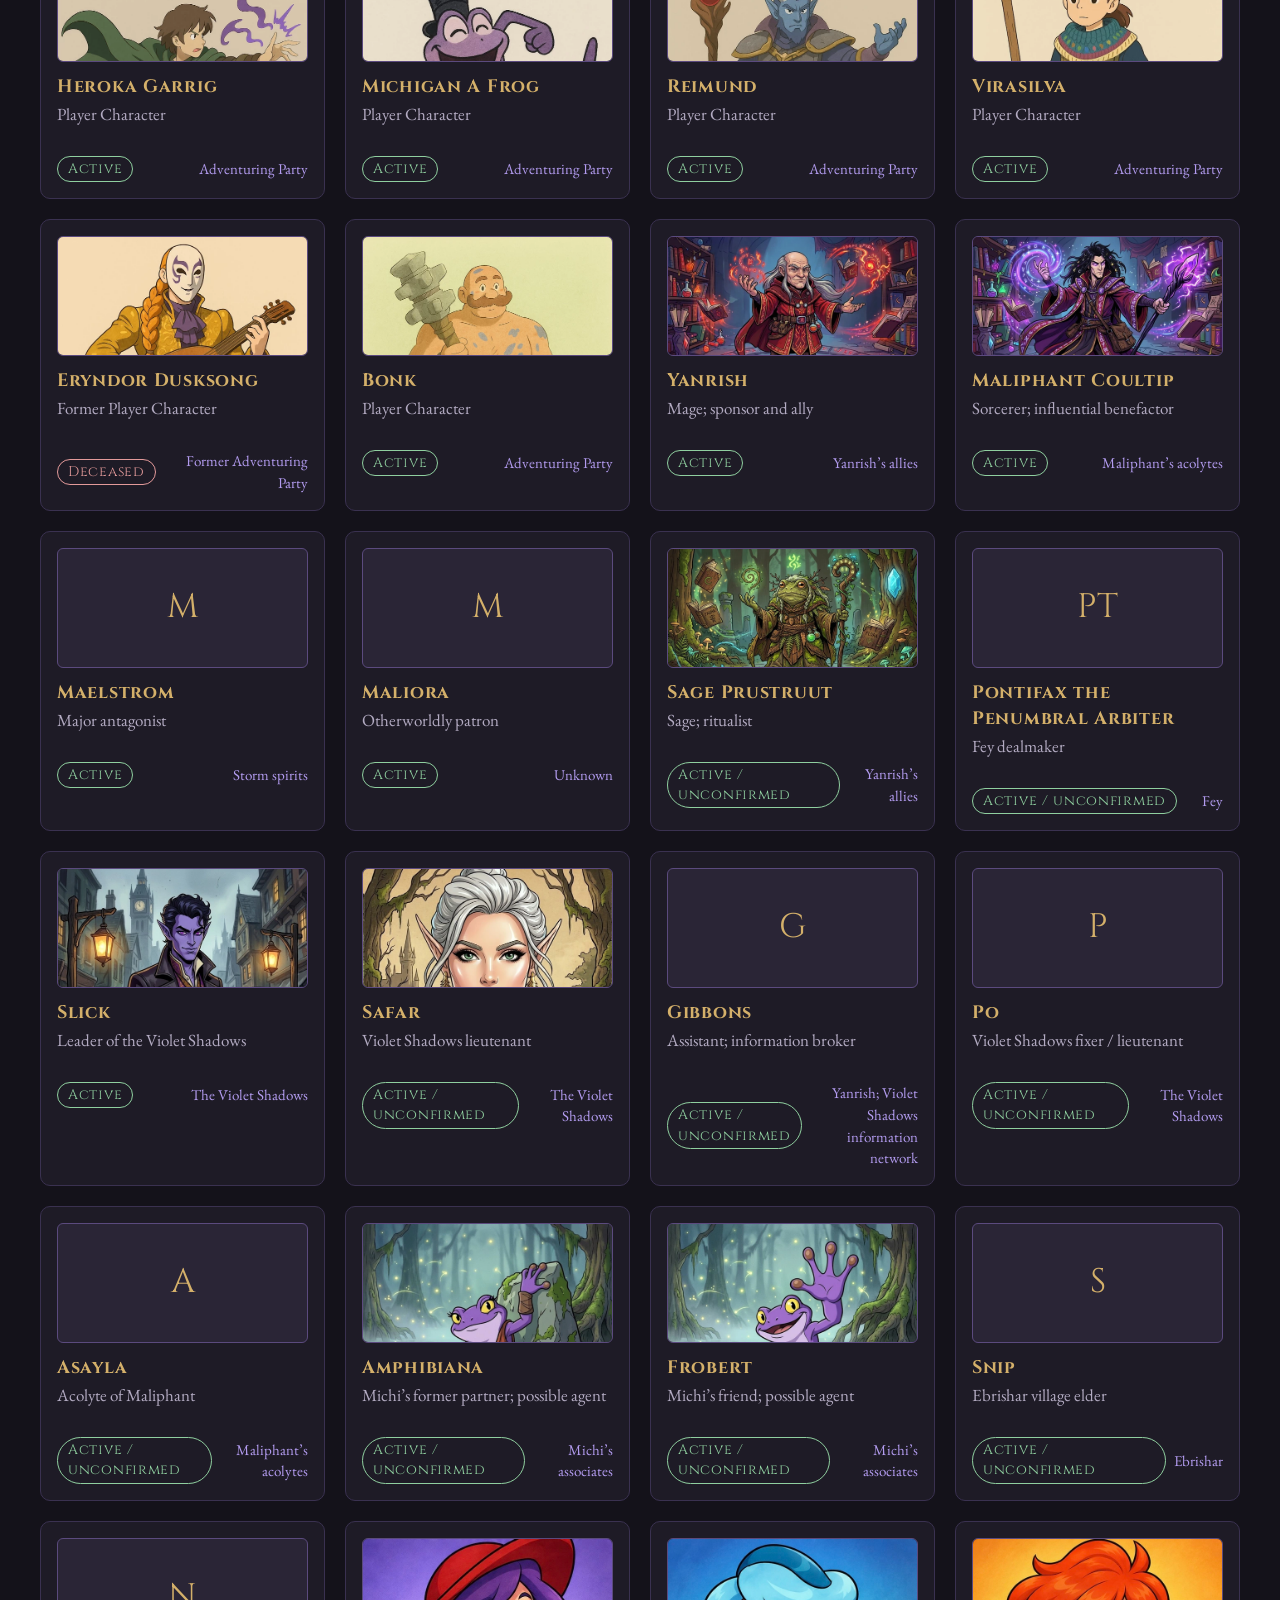
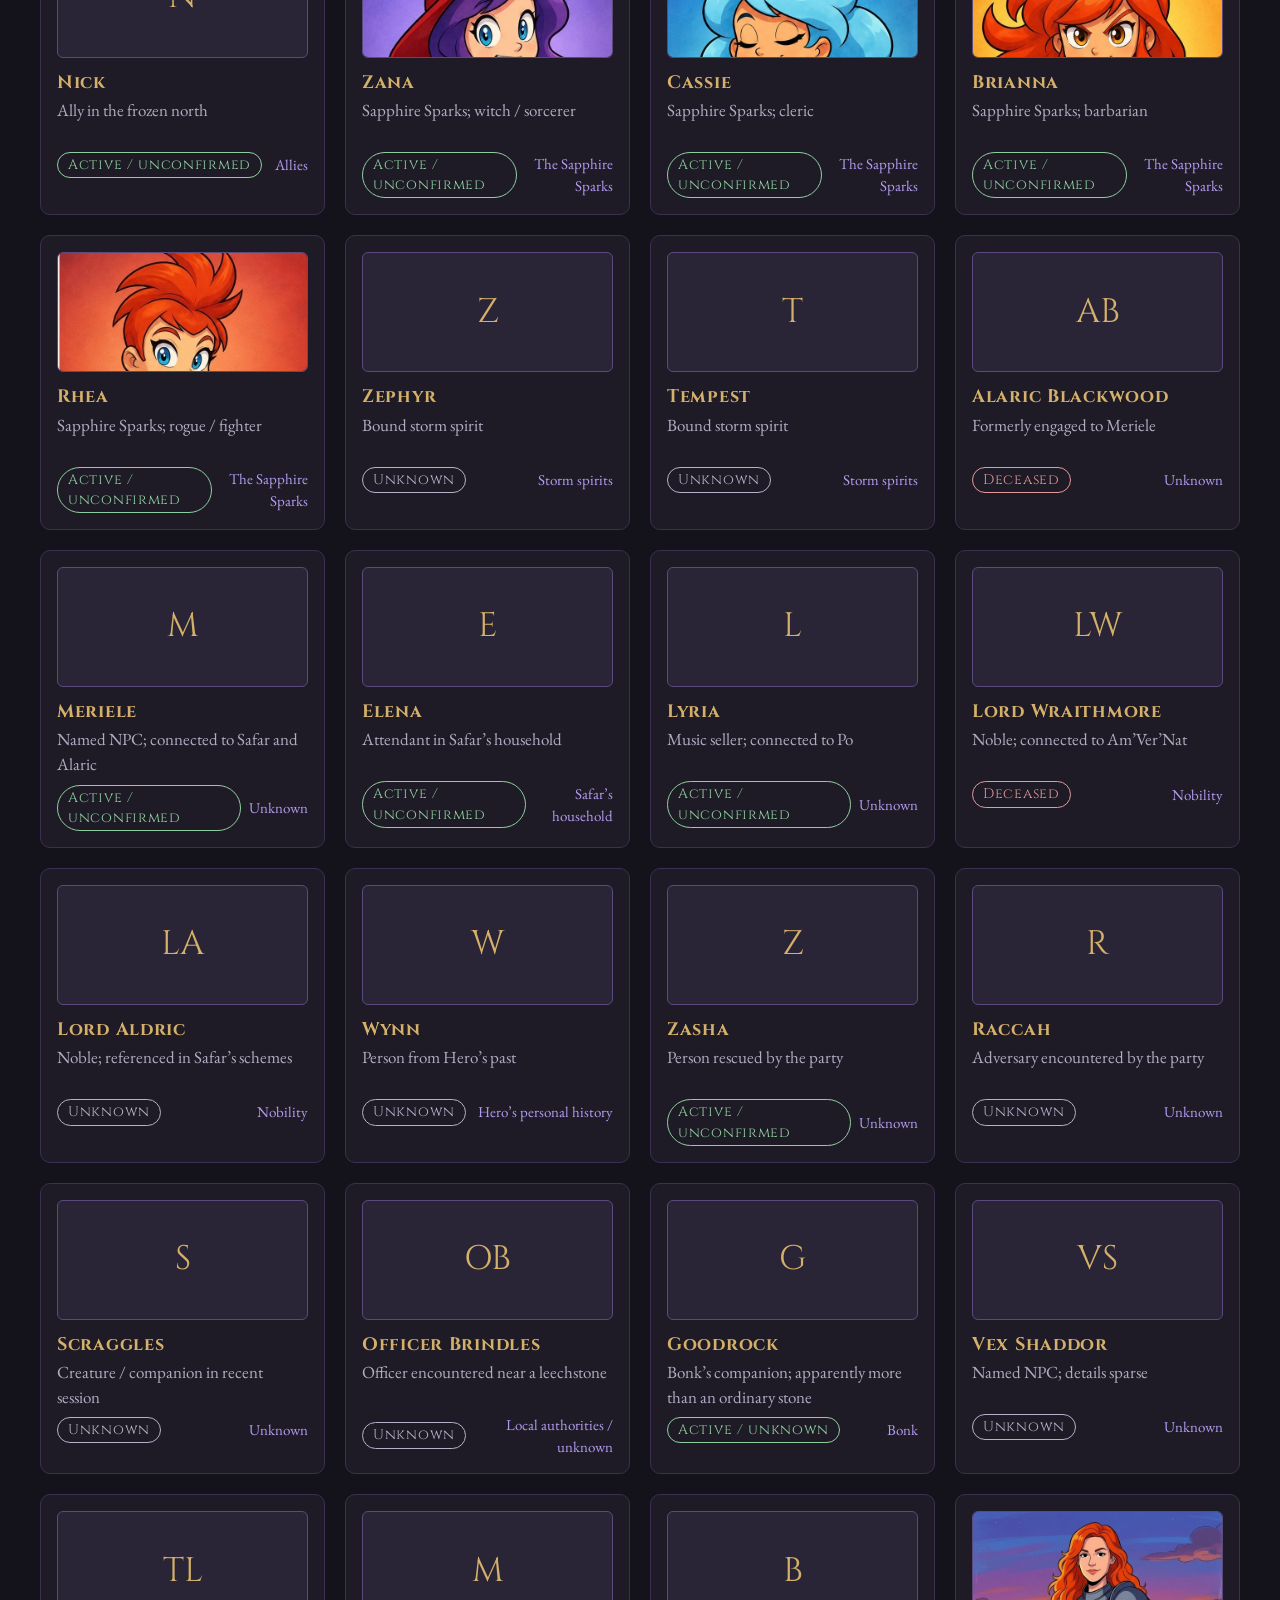
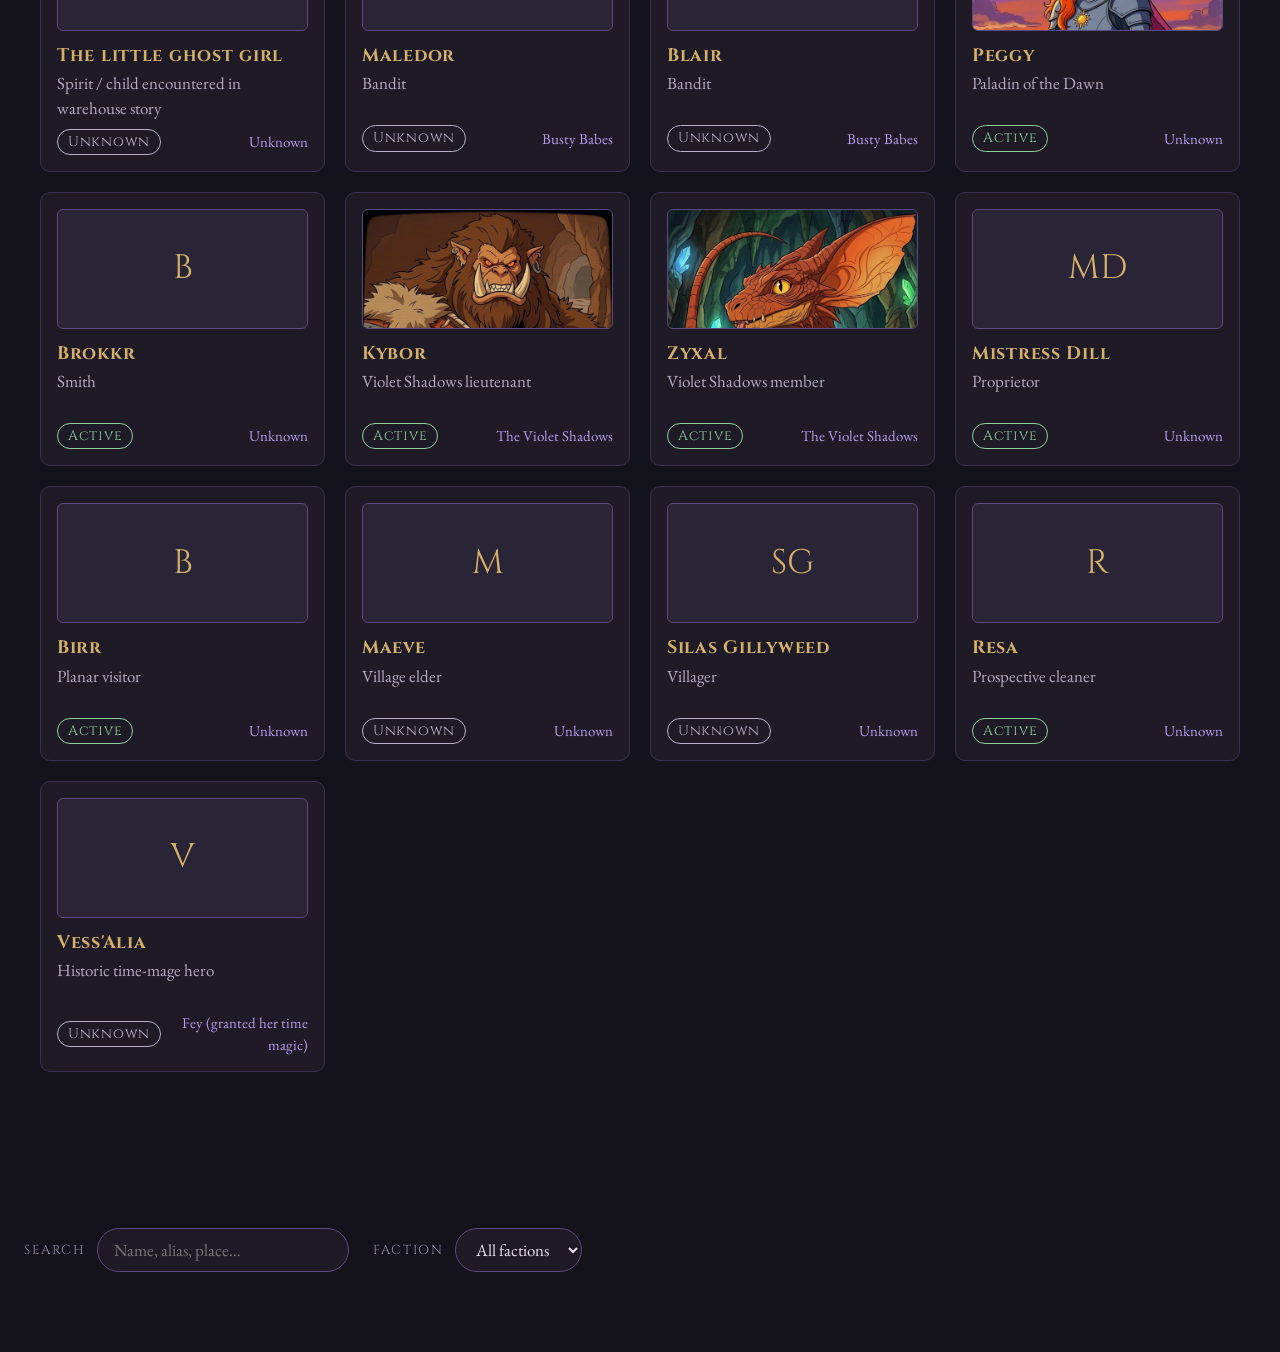
==== commit dc6036df: "Add files via upload" ====
--- a/konthra-site/site/index.html
+++ b/konthra-site/site/index.html
@@ -30,18 +30,75 @@
       <p>Explore the land, its settlements and the people who call it home.</p>
     </div>
 
-    <figure class="map-frame">
-      <img
-        src="assets/konthra-map.png"
-        alt="Map of Konthra, showing its coastlines, forests,
-             mountains, roads, rivers and surrounding islands."
-        class="konthra-map"
-        loading="eager"
-      >
-      <figcaption>
-        The island of Konthra
-      </figcaption>
-    </figure>
+
+<figure class="map-frame">
+  <div class="map-interactive">
+    <img
+      src="assets/konthra-map.png"
+      alt="Map of Konthra"
+      class="konthra-map"
+      loading="eager">
+
+
+<button class="map-marker"
+  style="left: 45%; top: 39%;"
+  data-location="unterveil"
+  aria-label="Unterveil: view settlement details">
+  <span class="marker-dot"></span>
+  <span class="marker-label">Unterveil</span>
+</button>
+
+<button class="map-marker"
+  style="left: 52%; top: 30%;"
+  data-location="millbrook"
+  aria-label="Millbrook: view settlement details">
+  <span class="marker-dot"></span>
+  <span class="marker-label">Millbrook</span>
+</button>
+
+<button class="map-marker"
+  style="left: 62%; top: 33%;"
+  data-location="saltpetre-docks"
+  aria-label="Saltpetre Docks: view settlement details">
+  <span class="marker-dot"></span>
+  <span class="marker-label">Saltpetre Docks</span>
+</button>
+
+<button class="map-marker"
+  style="left: 60%; top: 39%;"
+  data-location="everny"
+  aria-label="Everny: view settlement details">
+  <span class="marker-dot"></span>
+  <span class="marker-label">Everny</span>
+</button>
+
+  </div>
+
+  <figcaption>
+    Select a settlement to discover more about Konthra.
+  </figcaption>
+</figure>
+
+<aside id="location-panel" class="location-panel"
+       aria-labelledby="location-name" hidden>
+  <button id="location-close" class="location-close"
+          aria-label="Close settlement details">×</button>
+
+  <div class="location-kicker">
+    <span class="lab" id="location-type">Settlement</span>
+    <span class="location-region" id="location-region"></span>
+  </div>
+
+  <h3 id="location-name"></h3>
+  <p id="location-description"></p>
+
+  <section id="notable-section" class="notable-section" hidden>
+    <h4>Notable people</h4>
+    <div id="location-npcs" class="location-npcs"></div>
+  </section>
+</aside>
+
+
   </section>
 
   <section id="dramatis-personae" class="directory">
@@ -93,5 +150,6 @@
 <dialog id="modal" aria-labelledby="m-name"></dialog>
 <script src="vendor/cytoscape.min.js"></script>
 <script src="app.js"></script>
+<script src="map.js"></script>
 </body>
 </html>
--- a/konthra-site/site/style.css
+++ b/konthra-site/site/style.css
@@ -182,3 +182,152 @@
     transition: none;
   }
 }
+
+/* Interactive settlement map */
+.map-interactive {
+  position: relative;
+  line-height: 0;
+}
+
+.map-interactive .konthra-map {
+  display: block;
+  width: 100%;
+  height: auto;
+  max-height: 78vh;
+  object-fit: contain;
+}
+
+
+.map-marker {
+  position: absolute;
+  z-index: 2;
+  transform: translate(-50%, -50%);
+  display: flex;
+  align-items: center;
+  gap: 7px;
+  min-height: 36px;
+  padding: 5px 10px 5px 7px;
+
+  /* Subtle marker, allowing the map to show through */
+  border: 1px solid rgb(212 176 106 / 45%);
+  border-radius: 999px;
+  background: rgb(20 18 26 / 1%);
+  color: rgb(212 176 106 / 1%);
+
+  font-family: "EB Garamond", Georgia, serif;
+  font-size: 16px;
+  line-height: 1.2;
+  white-space: nowrap;
+  cursor: pointer;
+
+  transition:
+    background 160ms ease,
+    color 160ms ease,
+    border-color 160ms ease,
+    box-shadow 160ms ease;
+}
+
+.marker-dot {
+  display: block;
+  flex: 0 0 10px;
+  width: 10px;
+  height: 10px;
+  border-radius: 50%;
+  background: var(--gold);
+  box-shadow: 0 0 7px rgb(212 176 106 / 60%);
+}
+
+.map-marker:hover,
+.map-marker:focus-visible,
+.map-marker[aria-expanded="true"] {
+  background: rgb(20 18 26 / 88%);
+  color: var(--gold);
+  border-color: var(--gold);
+  box-shadow: 0 0 0 3px rgb(212 176 106 / 20%);
+  z-index: 3;
+}
+
+@media (prefers-reduced-motion: reduce) {
+  .map-marker {
+    transition: none;
+  }
+}
+
+
+  .marker-dot {
+    flex-basis: 8px;
+    width: 8px;
+    height: 8px;
+  }
+
+  .location-panel {
+    padding: 20px 16px;
+  }
+}
+
+.location-kicker {
+  display: flex;
+  align-items: center;
+  flex-wrap: wrap;
+  gap: 12px;
+  padding-right: 40px;
+}
+
+.location-region {
+  color: var(--muted);
+  font-size: 15px;
+  font-style: italic;
+}
+
+.location-panel h3 {
+  margin: 8px 0 12px;
+  color: var(--gold);
+  font-family: Cinzel, Georgia, serif;
+  font-size: clamp(26px, 4vw, 36px);
+}
+
+.location-panel > p {
+  max-width: 75ch;
+  margin: 0;
+  color: var(--text);
+  font-size: 19px;
+  line-height: 1.65;
+}
+
+.notable-section {
+  margin-top: 24px;
+  padding-top: 18px;
+  border-top: 1px solid var(--line);
+}
+
+.notable-section h4 {
+  margin: 0 0 12px;
+  color: var(--gold);
+  font-family: Cinzel, Georgia, serif;
+  font-size: 17px;
+}
+
+.location-npcs {
+  display: flex;
+  flex-wrap: wrap;
+  gap: 8px;
+}
+
+.npc-tag {
+  display: inline-block;
+  padding: 6px 13px;
+  border: 1px solid var(--violet);
+  border-radius: 999px;
+  background: #342941;
+  color: var(--vtext);
+  font: inherit;
+  font-size: 15px;
+  text-decoration: none;
+  cursor: pointer;
+}
+
+.npc-tag:hover,
+.npc-tag:focus-visible {
+  border-color: var(--gold);
+  color: var(--gold);
+}
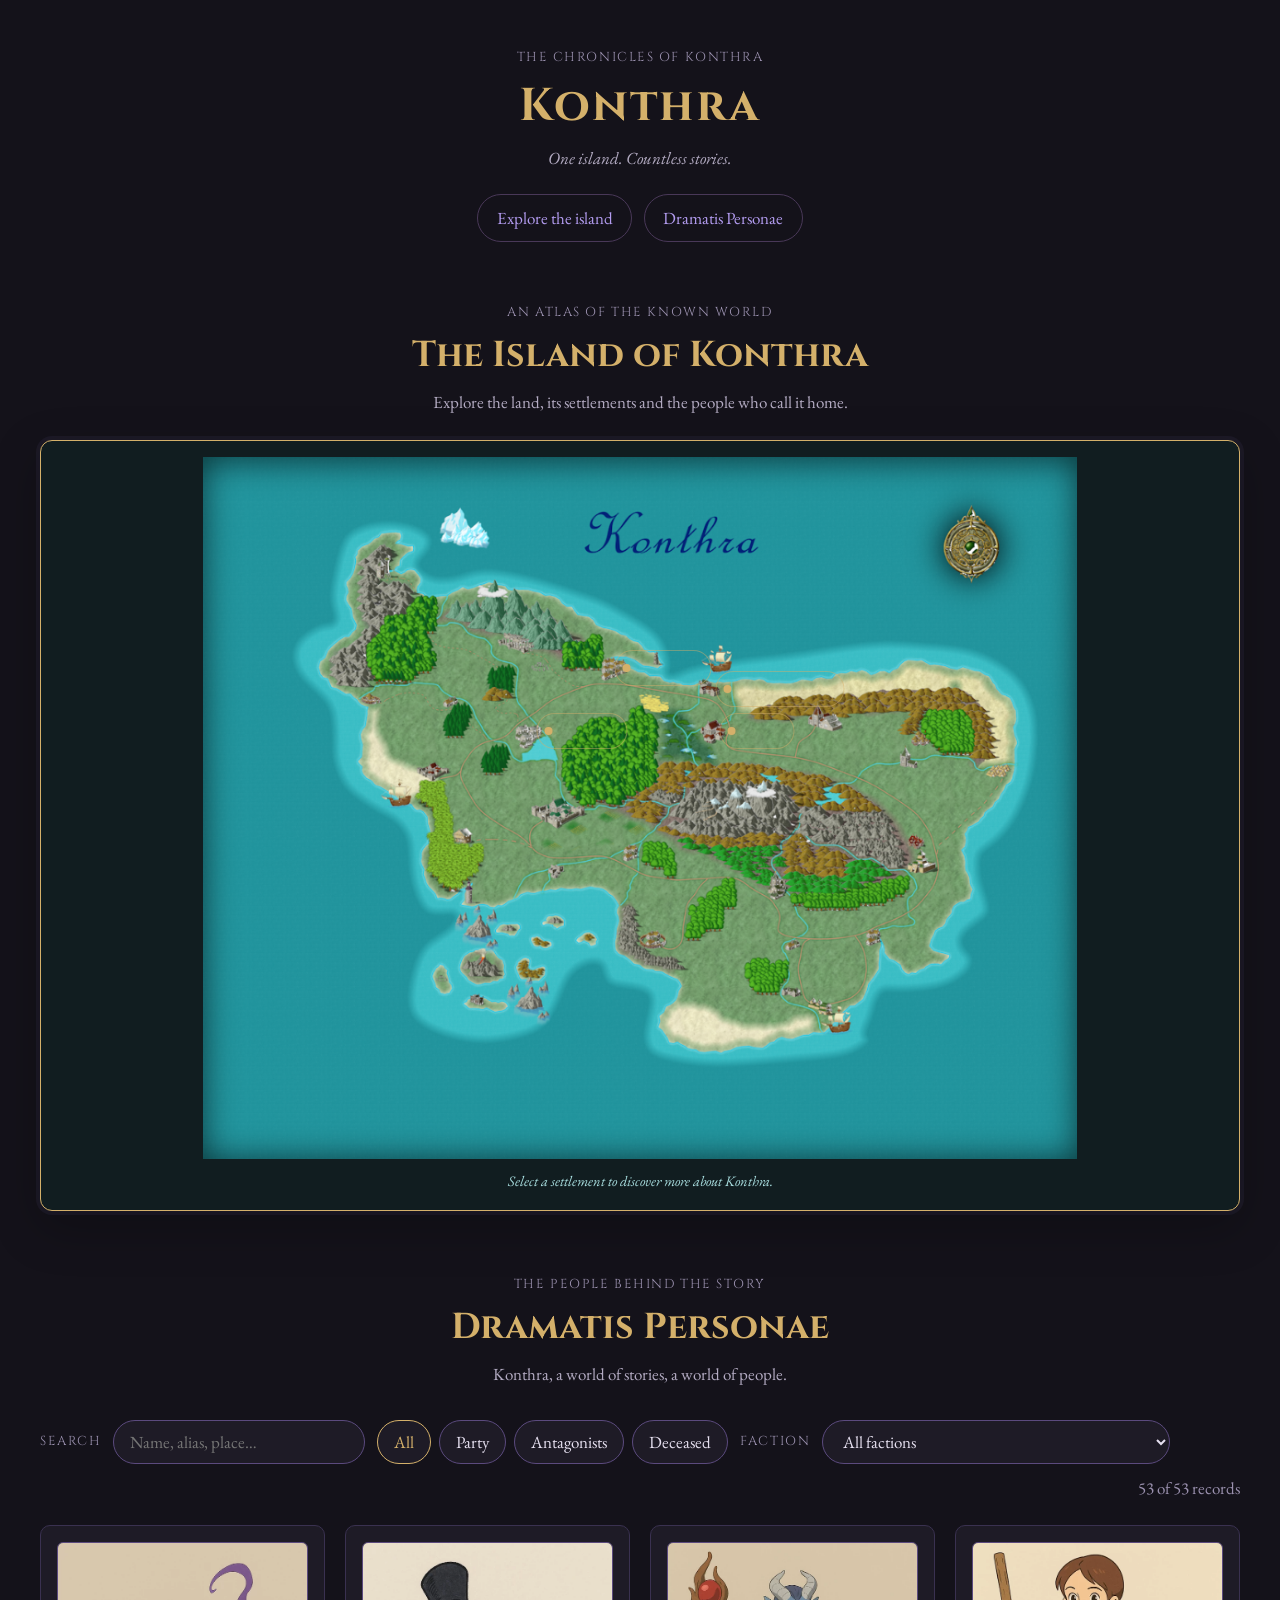
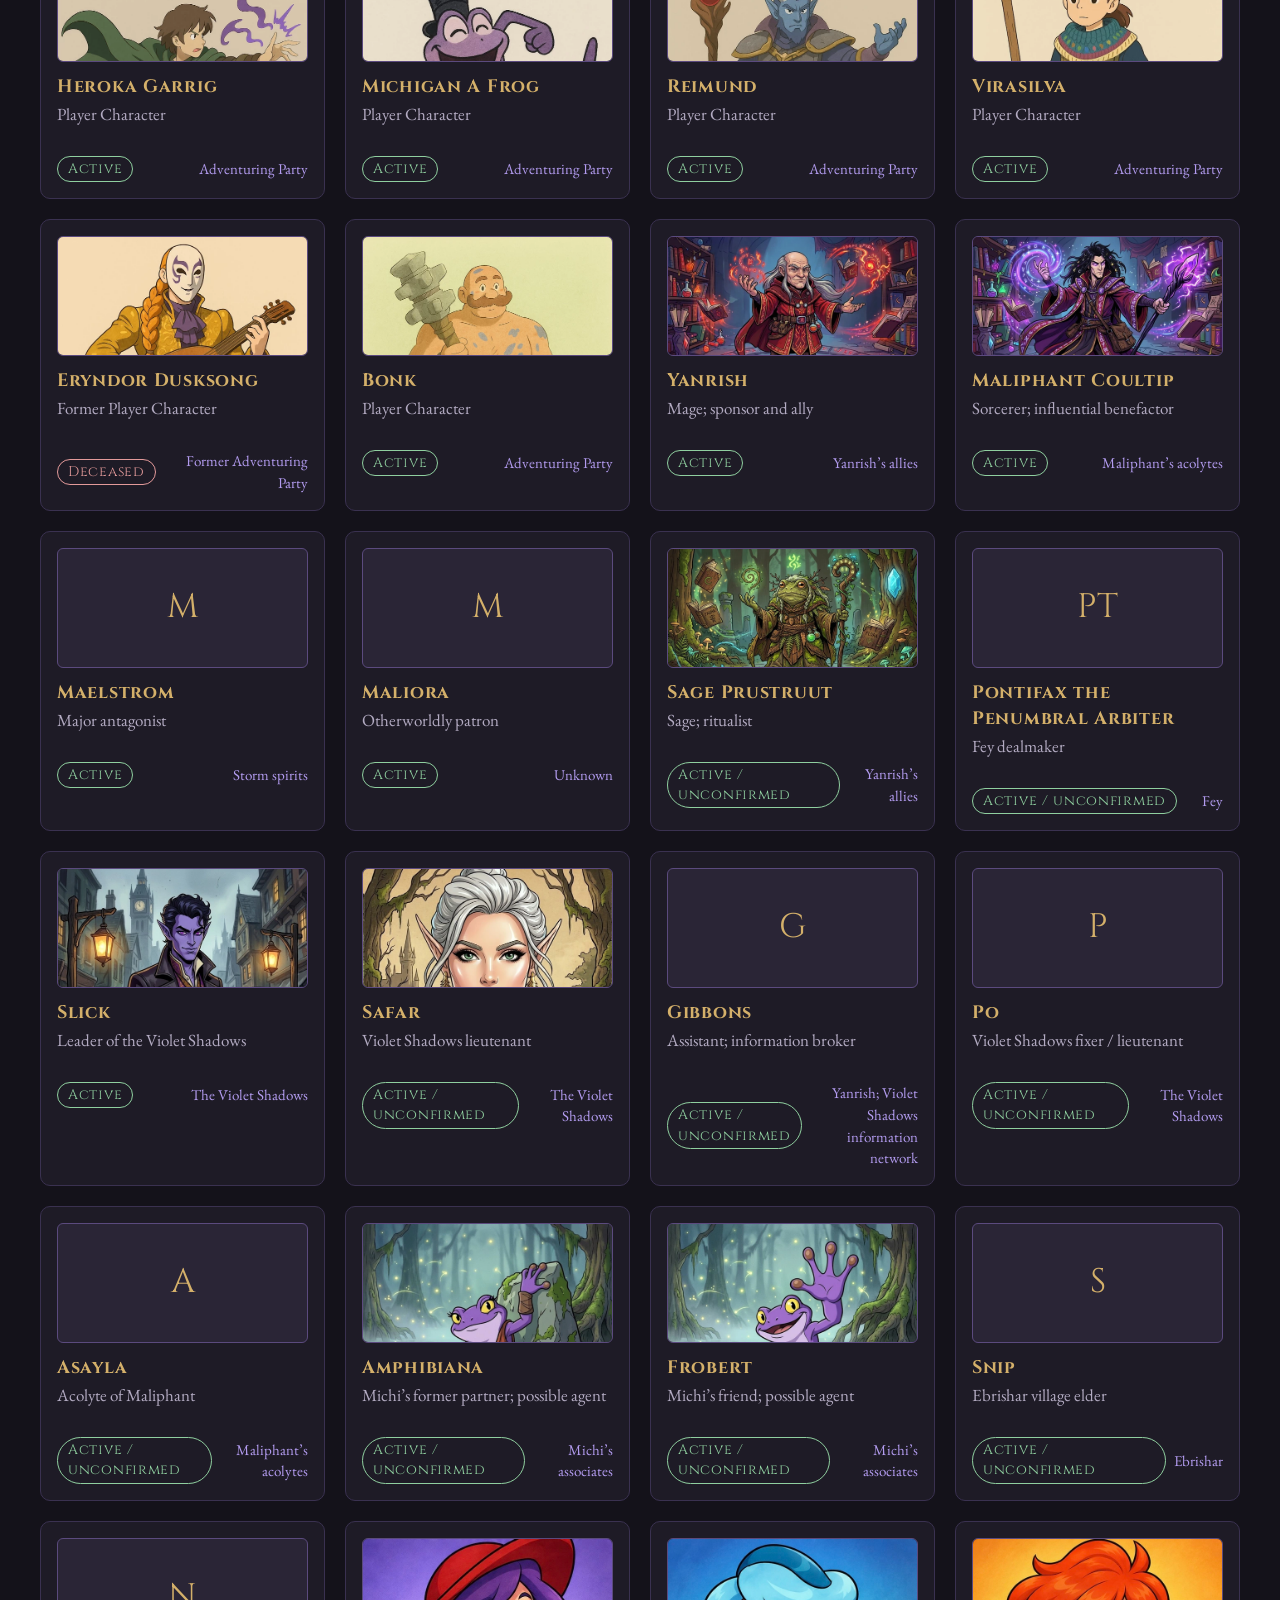
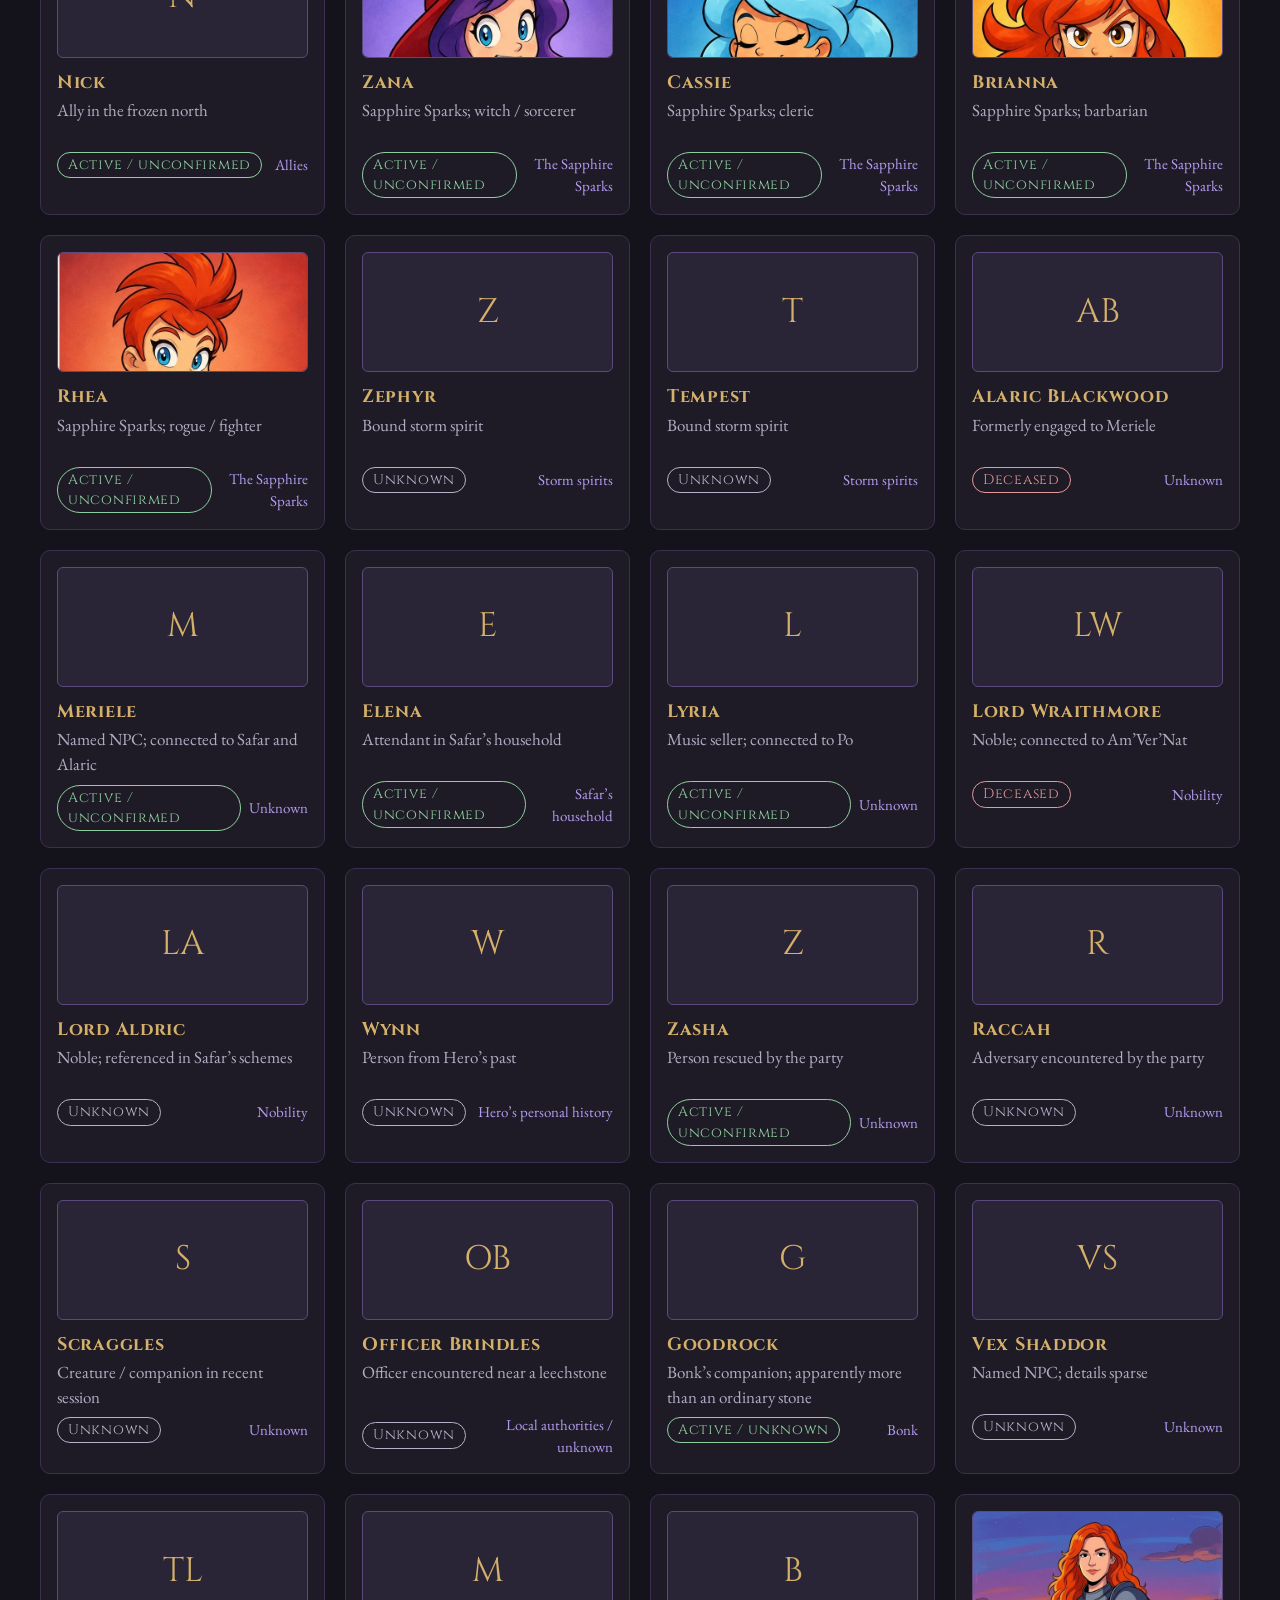
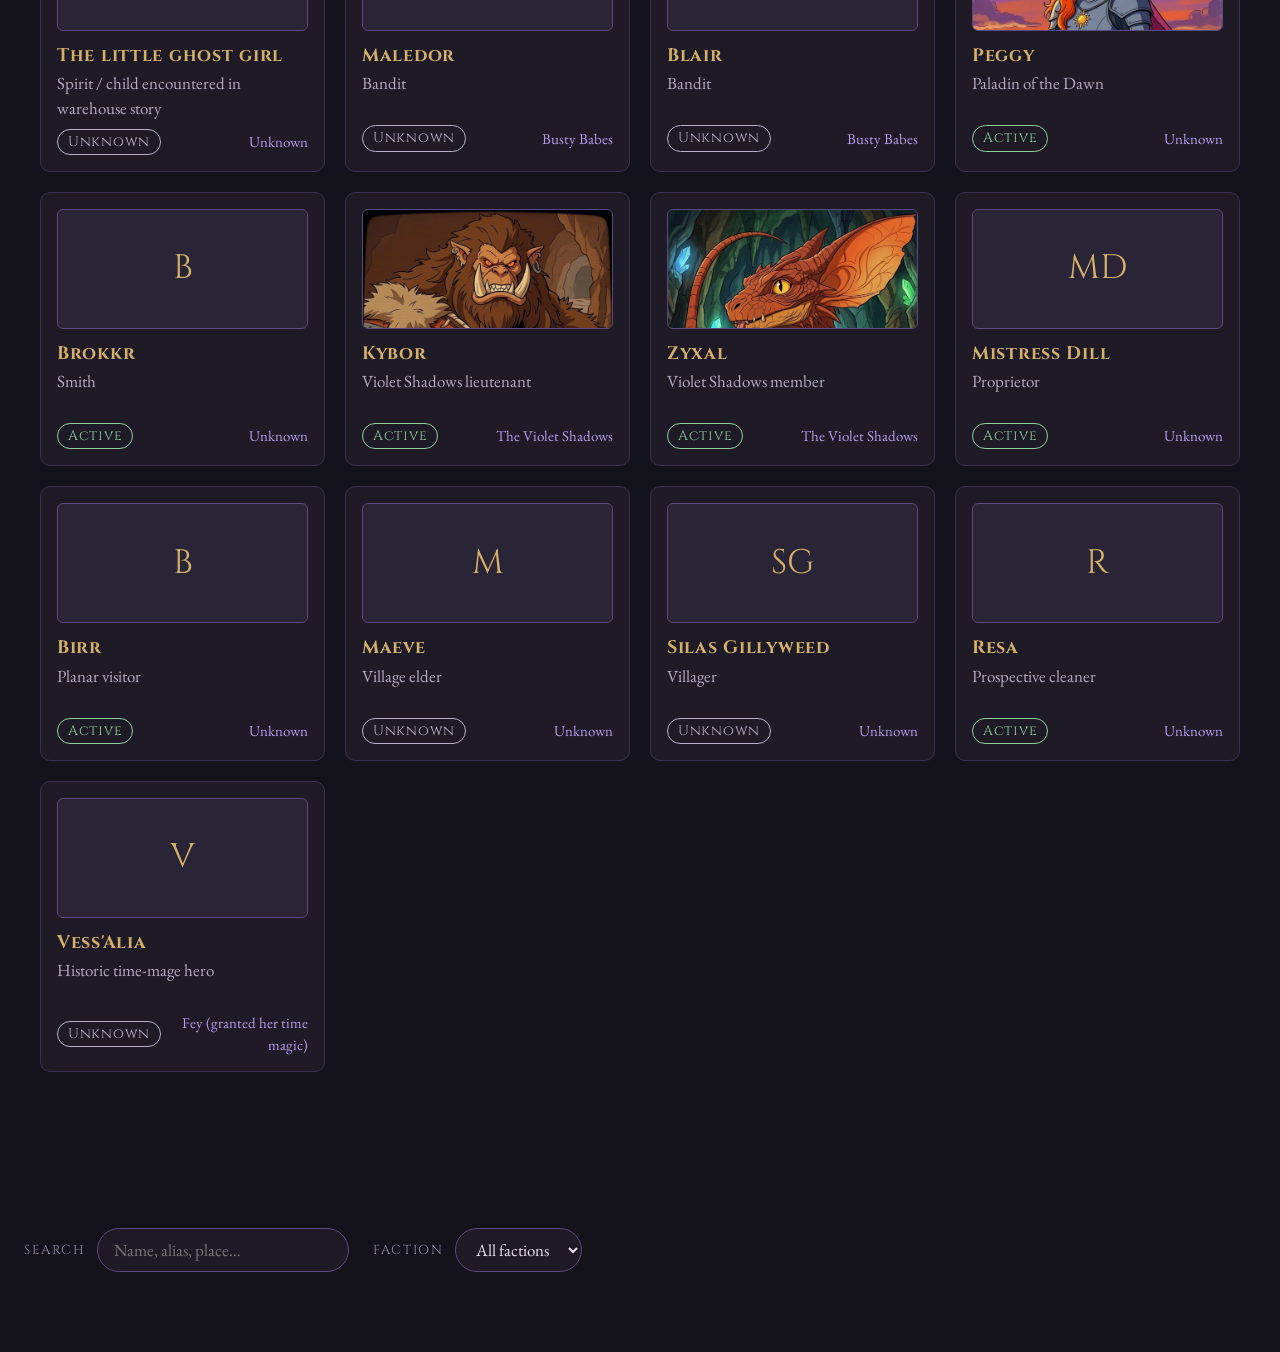
==== commit 93ad2945: "Add files via upload" ====
--- a/konthra-site/site/index.html
+++ b/konthra-site/site/index.html
@@ -105,7 +105,7 @@
     <div class="directory-heading">
       <div class="lab">The people behind the story</div>
       <h2>Dramatis Personae</h2>
-      <p>Records gathered by a scholar of Konthra, for those who walk its roads.</p>
+      <p>Konthra, a world of stories, a world of people.</p>
     </div>
 
     <div class="bar">
